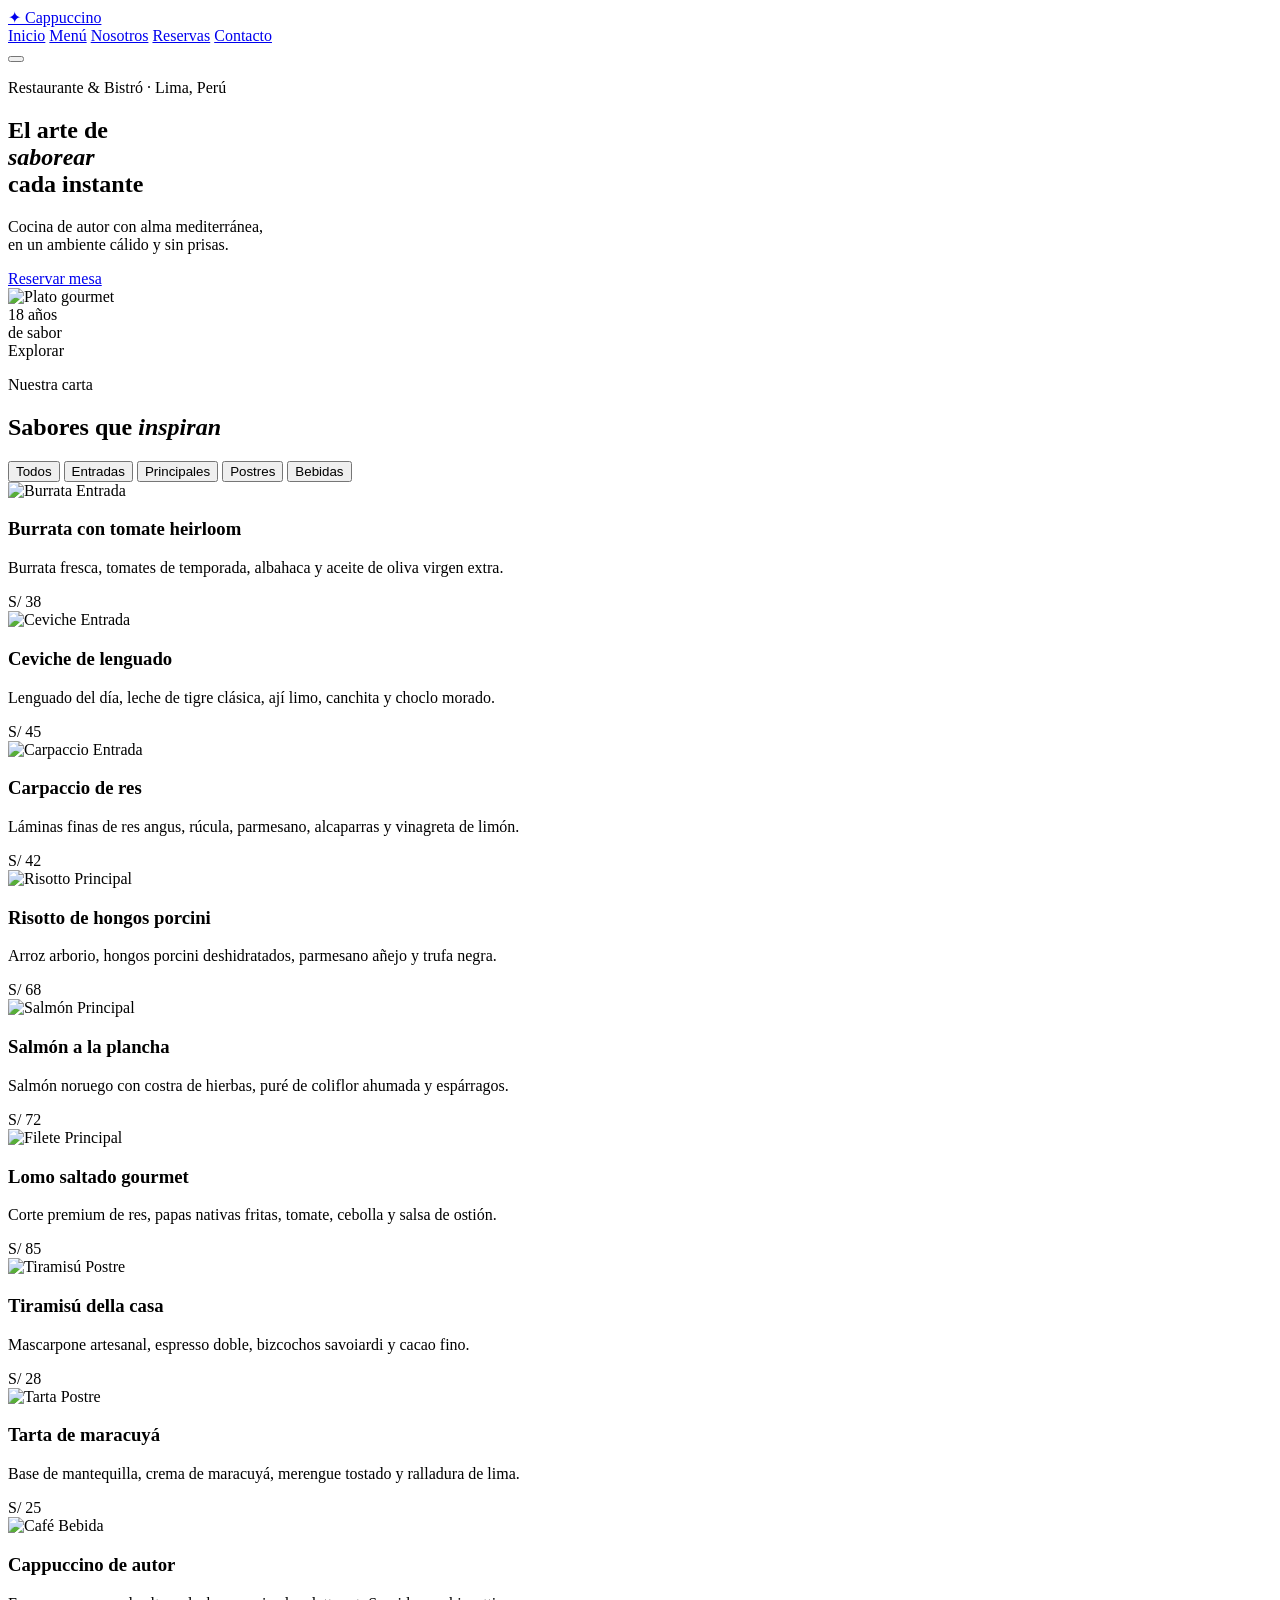
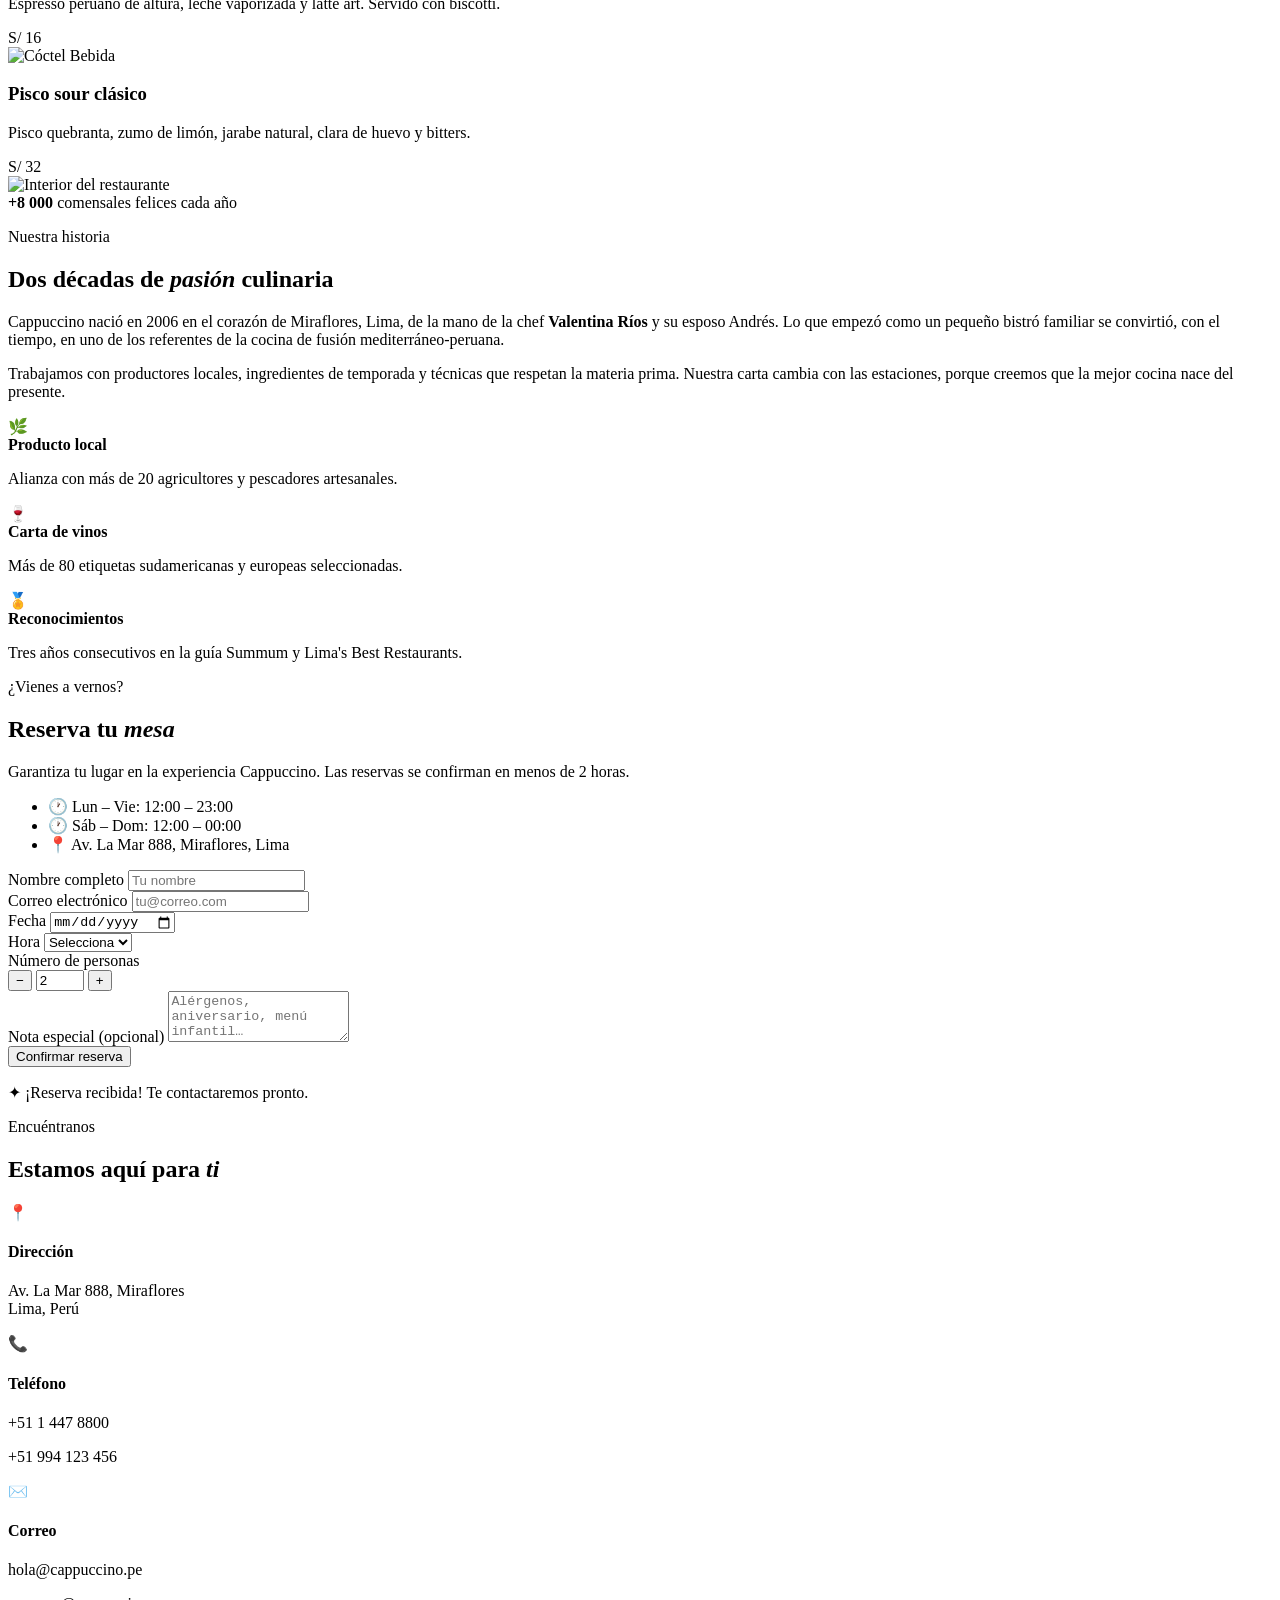
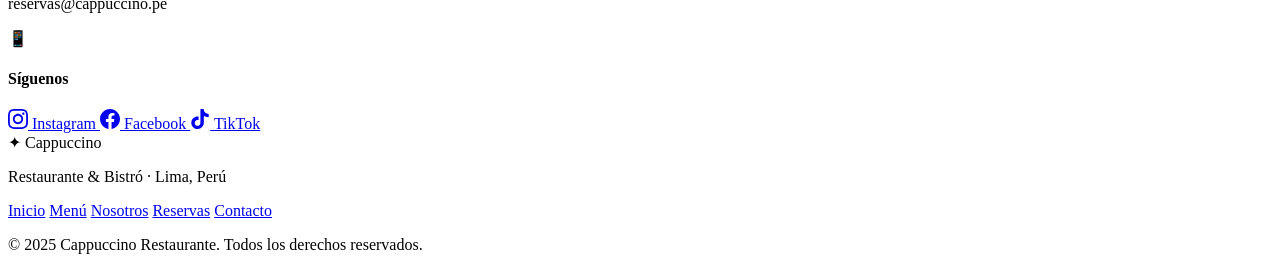
==== index.html @ f8e8c0cd "Index creado" ====
<!DOCTYPE html>
<html lang="es">
<head>
  <meta charset="UTF-8" />
  <meta name="viewport" content="width=device-width, initial-scale=1.0" />
  <title>Cappuccino — Restaurante & Bistró</title>
  <link rel="preconnect" href="https://fonts.googleapis.com" />
  <link rel="preconnect" href="https://fonts.gstatic.com" crossorigin />
  <link href="https://fonts.googleapis.com/css2?family=Cormorant+Garamond:ital,wght@0,300;0,400;0,600;1,300;1,400&family=Jost:wght@300;400;500&display=swap" rel="stylesheet" />
  <link rel="stylesheet" href="style.css" />
</head>
<body>

  <!-- NAVBAR -->
  <header class="navbar" id="navbar">
    <div class="nav-container">
      <a href="#inicio" class="logo">
        <span class="logo-icon">✦</span>
        <span class="logo-text">Cappuccino</span>
      </a>

      <!-- Menú desktop -->
      <nav class="nav-links" id="navLinks">
        <a href="#inicio" class="nav-link">Inicio</a>
        <a href="#menu" class="nav-link">Menú</a>
        <a href="#nosotros" class="nav-link">Nosotros</a>
        <a href="#reservas" class="nav-link">Reservas</a>
        <a href="#contacto" class="nav-link">Contacto</a>
      </nav>

      <!-- Botón hamburguesa -->
      <button class="hamburger" id="hamburger" aria-label="Abrir menú">
        <span></span><span></span><span></span>
      </button>
    </div>
  </header>

  <!-- HERO -->
  <section class="hero" id="inicio">
    <!-- Patrón de textura -->
    <div class="hero-grain"></div>

    <div class="hero-content fade-up">
      <p class="hero-eyebrow">Restaurante & Bistró · Lima, Perú</p>
      <h1 class="hero-title">
        El arte de<br/>
        <em>saborear</em><br/>
        cada instante
      </h1>
      <p class="hero-sub">
        Cocina de autor con alma mediterránea,<br/>
        en un ambiente cálido y sin prisas.
      </p>
      <a href="#reservas" class="btn-primary">Reservar mesa</a>
    </div>

    <!-- Imagen decorativa flotante -->
    <div class="hero-img-wrap fade-up-delay">
      <div class="hero-img-ring"></div>
      <img
        src="https://images.unsplash.com/photo-1504674900247-0877df9cc836?w=900&q=80"
        alt="Plato gourmet"
        class="hero-img"
      />
      <div class="hero-badge">
        <span class="badge-num">18</span>
        <span class="badge-txt">años<br/>de sabor</span>
      </div>
    </div>

    <!-- Scroll indicator -->
    <div class="scroll-hint">
      <span>Explorar</span>
      <div class="scroll-line"></div>
    </div>
  </section>

  <!-- MENÚ -->
  <section class="menu-section" id="menu">
    <div class="section-header reveal">
      <p class="section-eyebrow">Nuestra carta</p>
      <h2 class="section-title">Sabores que <em>inspiran</em></h2>
    </div>

    <!-- Filtros de categoría -->
    <div class="menu-filters reveal">
      <button class="filter-btn active" data-cat="all">Todos</button>
      <button class="filter-btn" data-cat="entrante">Entradas</button>
      <button class="filter-btn" data-cat="principal">Principales</button>
      <button class="filter-btn" data-cat="postre">Postres</button>
      <button class="filter-btn" data-cat="bebida">Bebidas</button>
    </div>

    <div class="menu-grid" id="menuGrid">

      <!-- Entradas -->
      <div class="menu-card reveal" data-cat="entrante">
        <div class="card-img-wrap">
          <img src="https://images.unsplash.com/photo-1541014741259-de529411b96a?w=500&q=80" alt="Burrata" />
          <span class="card-tag">Entrada</span>
        </div>
        <div class="card-body">
          <h3>Burrata con tomate heirloom</h3>
          <p>Burrata fresca, tomates de temporada, albahaca y aceite de oliva virgen extra.</p>
          <span class="card-price">S/ 38</span>
        </div>
      </div>

      <div class="menu-card reveal" data-cat="entrante">
        <div class="card-img-wrap">
          <img src="https://images.unsplash.com/photo-1599487488170-d11ec9c172f0?w=500&q=80" alt="Ceviche" />
          <span class="card-tag">Entrada</span>
        </div>
        <div class="card-body">
          <h3>Ceviche de lenguado</h3>
          <p>Lenguado del día, leche de tigre clásica, ají limo, canchita y choclo morado.</p>
          <span class="card-price">S/ 45</span>
        </div>
      </div>

      <div class="menu-card reveal" data-cat="entrante">
        <div class="card-img-wrap">
          <img src="https://images.unsplash.com/photo-1572453800999-e8d2d1589b7c?w=500&q=80" alt="Carpaccio" />
          <span class="card-tag">Entrada</span>
        </div>
        <div class="card-body">
          <h3>Carpaccio de res</h3>
          <p>Láminas finas de res angus, rúcula, parmesano, alcaparras y vinagreta de limón.</p>
          <span class="card-price">S/ 42</span>
        </div>
      </div>

      <!-- Principales -->
      <div class="menu-card reveal" data-cat="principal">
        <div class="card-img-wrap">
          <img src="https://images.unsplash.com/photo-1546069901-ba9599a7e63c?w=500&q=80" alt="Risotto" />
          <span class="card-tag">Principal</span>
        </div>
        <div class="card-body">
          <h3>Risotto de hongos porcini</h3>
          <p>Arroz arborio, hongos porcini deshidratados, parmesano añejo y trufa negra.</p>
          <span class="card-price">S/ 68</span>
        </div>
      </div>

      <div class="menu-card reveal" data-cat="principal">
        <div class="card-img-wrap">
          <img src="https://images.unsplash.com/photo-1432139509613-5c4255815697?w=500&q=80" alt="Salmón" />
          <span class="card-tag">Principal</span>
        </div>
        <div class="card-body">
          <h3>Salmón a la plancha</h3>
          <p>Salmón noruego con costra de hierbas, puré de coliflor ahumada y espárragos.</p>
          <span class="card-price">S/ 72</span>
        </div>
      </div>

      <div class="menu-card reveal" data-cat="principal">
        <div class="card-img-wrap">
          <img src="https://images.unsplash.com/photo-1544025162-d76694265947?w=500&q=80" alt="Filete" />
          <span class="card-tag">Principal</span>
        </div>
        <div class="card-body">
          <h3>Lomo saltado gourmet</h3>
          <p>Corte premium de res, papas nativas fritas, tomate, cebolla y salsa de ostión.</p>
          <span class="card-price">S/ 85</span>
        </div>
      </div>

      <!-- Postres -->
      <div class="menu-card reveal" data-cat="postre">
        <div class="card-img-wrap">
          <img src="https://images.unsplash.com/photo-1565958011703-44f9829ba187?w=500&q=80" alt="Tiramisú" />
          <span class="card-tag">Postre</span>
        </div>
        <div class="card-body">
          <h3>Tiramisú della casa</h3>
          <p>Mascarpone artesanal, espresso doble, bizcochos savoiardi y cacao fino.</p>
          <span class="card-price">S/ 28</span>
        </div>
      </div>

      <div class="menu-card reveal" data-cat="postre">
        <div class="card-img-wrap">
          <img src="https://images.unsplash.com/photo-1488477181946-6428a0291777?w=500&q=80" alt="Tarta" />
          <span class="card-tag">Postre</span>
        </div>
        <div class="card-body">
          <h3>Tarta de maracuyá</h3>
          <p>Base de mantequilla, crema de maracuyá, merengue tostado y ralladura de lima.</p>
          <span class="card-price">S/ 25</span>
        </div>
      </div>

      <!-- Bebidas -->
      <div class="menu-card reveal" data-cat="bebida">
        <div class="card-img-wrap">
          <img src="https://images.unsplash.com/photo-1509042239860-f550ce710b93?w=500&q=80" alt="Café" />
          <span class="card-tag">Bebida</span>
        </div>
        <div class="card-body">
          <h3>Cappuccino de autor</h3>
          <p>Espresso peruano de altura, leche vaporizada y latte art. Servido con biscotti.</p>
          <span class="card-price">S/ 16</span>
        </div>
      </div>

      <div class="menu-card reveal" data-cat="bebida">
        <div class="card-img-wrap">
          <img src="https://images.unsplash.com/photo-1470338745628-171cf53de3a8?w=500&q=80" alt="Cóctel" />
          <span class="card-tag">Bebida</span>
        </div>
        <div class="card-body">
          <h3>Pisco sour clásico</h3>
          <p>Pisco quebranta, zumo de limón, jarabe natural, clara de huevo y bitters.</p>
          <span class="card-price">S/ 32</span>
        </div>
      </div>

    </div>
  </section>

  <!-- NOSOTROS -->
  <section class="about-section" id="nosotros">
    <div class="about-inner">

      <div class="about-img-col reveal">
        <div class="about-img-frame">
          <img
            src="https://images.unsplash.com/photo-1414235077428-338989a2e8c0?w=800&q=80"
            alt="Interior del restaurante"
          />
        </div>
        <div class="about-stat-card">
          <strong>+8 000</strong>
          <span>comensales felices cada año</span>
        </div>
      </div>

      <div class="about-text-col reveal">
        <p class="section-eyebrow">Nuestra historia</p>
        <h2 class="section-title">Dos décadas de <em>pasión</em> culinaria</h2>
        <p class="about-body">
          Cappuccino nació en 2006 en el corazón de Miraflores, Lima, de la mano de la chef 
          <strong>Valentina Ríos</strong> y su esposo Andrés. Lo que empezó como un pequeño bistró 
          familiar se convirtió, con el tiempo, en uno de los referentes de la cocina de fusión 
          mediterráneo-peruana.
        </p>
        <p class="about-body">
          Trabajamos con productores locales, ingredientes de temporada y técnicas 
          que respetan la materia prima. Nuestra carta cambia con las estaciones, 
          porque creemos que la mejor cocina nace del presente.
        </p>

        <div class="about-pillars">
          <div class="pillar">
            <span class="pillar-icon">🌿</span>
            <div>
              <strong>Producto local</strong>
              <p>Alianza con más de 20 agricultores y pescadores artesanales.</p>
            </div>
          </div>
          <div class="pillar">
            <span class="pillar-icon">🍷</span>
            <div>
              <strong>Carta de vinos</strong>
              <p>Más de 80 etiquetas sudamericanas y europeas seleccionadas.</p>
            </div>
          </div>
          <div class="pillar">
            <span class="pillar-icon">🏅</span>
            <div>
              <strong>Reconocimientos</strong>
              <p>Tres años consecutivos en la guía Summum y Lima's Best Restaurants.</p>
            </div>
          </div>
        </div>
      </div>

    </div>
  </section>

  <!-- RESERVAS -->
  <section class="reservas-section" id="reservas">
    <div class="reservas-inner">

      <div class="reservas-text reveal">
        <p class="section-eyebrow">¿Vienes a vernos?</p>
        <h2 class="section-title">Reserva tu <em>mesa</em></h2>
        <p>
          Garantiza tu lugar en la experiencia Cappuccino. 
          Las reservas se confirman en menos de 2 horas.
        </p>
        <ul class="reservas-info">
          <li><span>🕐</span> Lun – Vie: 12:00 – 23:00</li>
          <li><span>🕐</span> Sáb – Dom: 12:00 – 00:00</li>
          <li><span>📍</span> Av. La Mar 888, Miraflores, Lima</li>
        </ul>
      </div>

      <form class="reserva-form reveal" id="reservaForm" novalidate>
        <div class="form-row">
          <div class="form-group">
            <label for="nombre">Nombre completo</label>
            <input type="text" id="nombre" name="nombre" placeholder="Tu nombre" required />
          </div>
          <div class="form-group">
            <label for="email">Correo electrónico</label>
            <input type="email" id="email" name="email" placeholder="tu@correo.com" required />
          </div>
        </div>
        <div class="form-row">
          <div class="form-group">
            <label for="fecha">Fecha</label>
            <input type="date" id="fecha" name="fecha" required />
          </div>
          <div class="form-group">
            <label for="hora">Hora</label>
            <select id="hora" name="hora" required>
              <option value="">Selecciona</option>
              <option>12:00</option><option>13:00</option><option>14:00</option>
              <option>15:00</option><option>19:00</option><option>20:00</option>
              <option>21:00</option><option>22:00</option>
            </select>
          </div>
        </div>
        <div class="form-group">
          <label for="personas">Número de personas</label>
          <div class="counter">
            <button type="button" class="counter-btn" id="decBtn">−</button>
            <input type="number" id="personas" name="personas" value="2" min="1" max="20" readonly />
            <button type="button" class="counter-btn" id="incBtn">+</button>
          </div>
        </div>
        <div class="form-group">
          <label for="nota">Nota especial (opcional)</label>
          <textarea id="nota" name="nota" rows="3" placeholder="Alérgenos, aniversario, menú infantil…"></textarea>
        </div>
        <button type="submit" class="btn-primary btn-full">Confirmar reserva</button>
        <p class="form-success" id="formSuccess">
          ✦ ¡Reserva recibida! Te contactaremos pronto.
        </p>
      </form>

    </div>
  </section>

  <!-- CONTACTO -->
  <section class="contacto-section" id="contacto">
    <div class="section-header reveal">
      <p class="section-eyebrow">Encuéntranos</p>
      <h2 class="section-title">Estamos aquí para <em>ti</em></h2>
    </div>

    <div class="contacto-grid">

      <div class="contacto-card reveal">
        <div class="ccard-icon">📍</div>
        <h4>Dirección</h4>
        <p>Av. La Mar 888, Miraflores<br/>Lima, Perú</p>
      </div>

      <div class="contacto-card reveal">
        <div class="ccard-icon">📞</div>
        <h4>Teléfono</h4>
        <p>+51 1 447 8800</p>
        <p>+51 994 123 456</p>
      </div>

      <div class="contacto-card reveal">
        <div class="ccard-icon">✉️</div>
        <h4>Correo</h4>
        <p>hola@cappuccino.pe</p>
        <p>reservas@cappuccino.pe</p>
      </div>

      <div class="contacto-card reveal">
        <div class="ccard-icon">📱</div>
        <h4>Síguenos</h4>
        <div class="social-links">
          <a href="#" class="social-btn" aria-label="Instagram">
            <svg viewBox="0 0 24 24" width="20" height="20" fill="currentColor"><path d="M12 2.163c3.204 0 3.584.012 4.85.07 3.252.148 4.771 1.691 4.919 4.919.058 1.265.069 1.645.069 4.849 0 3.205-.012 3.584-.069 4.849-.149 3.225-1.664 4.771-4.919 4.919-1.266.058-1.644.07-4.85.07-3.204 0-3.584-.012-4.849-.07-3.26-.149-4.771-1.699-4.919-4.92-.058-1.265-.07-1.644-.07-4.849 0-3.204.013-3.583.07-4.849.149-3.227 1.664-4.771 4.919-4.919 1.266-.057 1.645-.069 4.849-.069zm0-2.163c-3.259 0-3.667.014-4.947.072-4.358.2-6.78 2.618-6.98 6.98-.059 1.281-.073 1.689-.073 4.948 0 3.259.014 3.668.072 4.948.2 4.358 2.618 6.78 6.98 6.98 1.281.058 1.689.072 4.948.072 3.259 0 3.668-.014 4.948-.072 4.354-.2 6.782-2.618 6.979-6.98.059-1.28.073-1.689.073-4.948 0-3.259-.014-3.667-.072-4.947-.196-4.354-2.617-6.78-6.979-6.98-1.281-.059-1.69-.073-4.949-.073zm0 5.838c-3.403 0-6.162 2.759-6.162 6.162s2.759 6.163 6.162 6.163 6.162-2.759 6.162-6.163c0-3.403-2.759-6.162-6.162-6.162zm0 10.162c-2.209 0-4-1.79-4-4 0-2.209 1.791-4 4-4s4 1.791 4 4c0 2.21-1.791 4-4 4zm6.406-11.845c-.796 0-1.441.645-1.441 1.44s.645 1.44 1.441 1.44c.795 0 1.439-.645 1.439-1.44s-.644-1.44-1.439-1.44z"/></svg>
            Instagram
          </a>
          <a href="#" class="social-btn" aria-label="Facebook">
            <svg viewBox="0 0 24 24" width="20" height="20" fill="currentColor"><path d="M24 12.073c0-6.627-5.373-12-12-12s-12 5.373-12 12c0 5.99 4.388 10.954 10.125 11.854v-8.385H7.078v-3.47h3.047V9.43c0-3.007 1.792-4.669 4.533-4.669 1.312 0 2.686.235 2.686.235v2.953H15.83c-1.491 0-1.956.925-1.956 1.874v2.25h3.328l-.532 3.47h-2.796v8.385C19.612 23.027 24 18.062 24 12.073z"/></svg>
            Facebook
          </a>
          <a href="#" class="social-btn" aria-label="TikTok">
            <svg viewBox="0 0 24 24" width="20" height="20" fill="currentColor"><path d="M12.525.02c1.31-.02 2.61-.01 3.91-.02.08 1.53.63 3.09 1.75 4.17 1.12 1.11 2.7 1.62 4.24 1.79v4.03c-1.44-.05-2.89-.35-4.2-.97-.57-.26-1.1-.59-1.62-.93-.01 2.92.01 5.84-.02 8.75-.08 1.4-.54 2.79-1.35 3.94-1.31 1.92-3.58 3.17-5.91 3.21-1.43.08-2.86-.31-4.08-1.03-2.02-1.19-3.44-3.37-3.65-5.71-.02-.5-.03-1-.01-1.49.18-1.9 1.12-3.72 2.58-4.96 1.66-1.44 3.98-2.13 6.15-1.72.02 1.48-.04 2.96-.04 4.44-.99-.32-2.15-.23-3.02.37-.63.41-1.11 1.04-1.36 1.75-.21.51-.15 1.07-.14 1.61.24 1.64 1.82 3.02 3.5 2.87 1.12-.01 2.19-.66 2.77-1.61.19-.33.4-.67.41-1.06.1-1.79.06-3.57.07-5.36.01-4.03-.01-8.05.02-12.07z"/></svg>
            TikTok
          </a>
        </div>
      </div>

    </div>
  </section>

  <!-- FOOTER -->
  <footer class="footer">
    <div class="footer-inner">
      <div class="footer-brand">
        <span class="logo-icon">✦</span>
        <span class="logo-text">Cappuccino</span>
        <p>Restaurante & Bistró · Lima, Perú</p>
      </div>
      <nav class="footer-nav">
        <a href="#inicio">Inicio</a>
        <a href="#menu">Menú</a>
        <a href="#nosotros">Nosotros</a>
        <a href="#reservas">Reservas</a>
        <a href="#contacto">Contacto</a>
      </nav>
      <p class="footer-copy">© 2025 Cappuccino Restaurante. Todos los derechos reservados.</p>
    </div>
  </footer>

  <script src="script.js"></script>
</body>
</html>
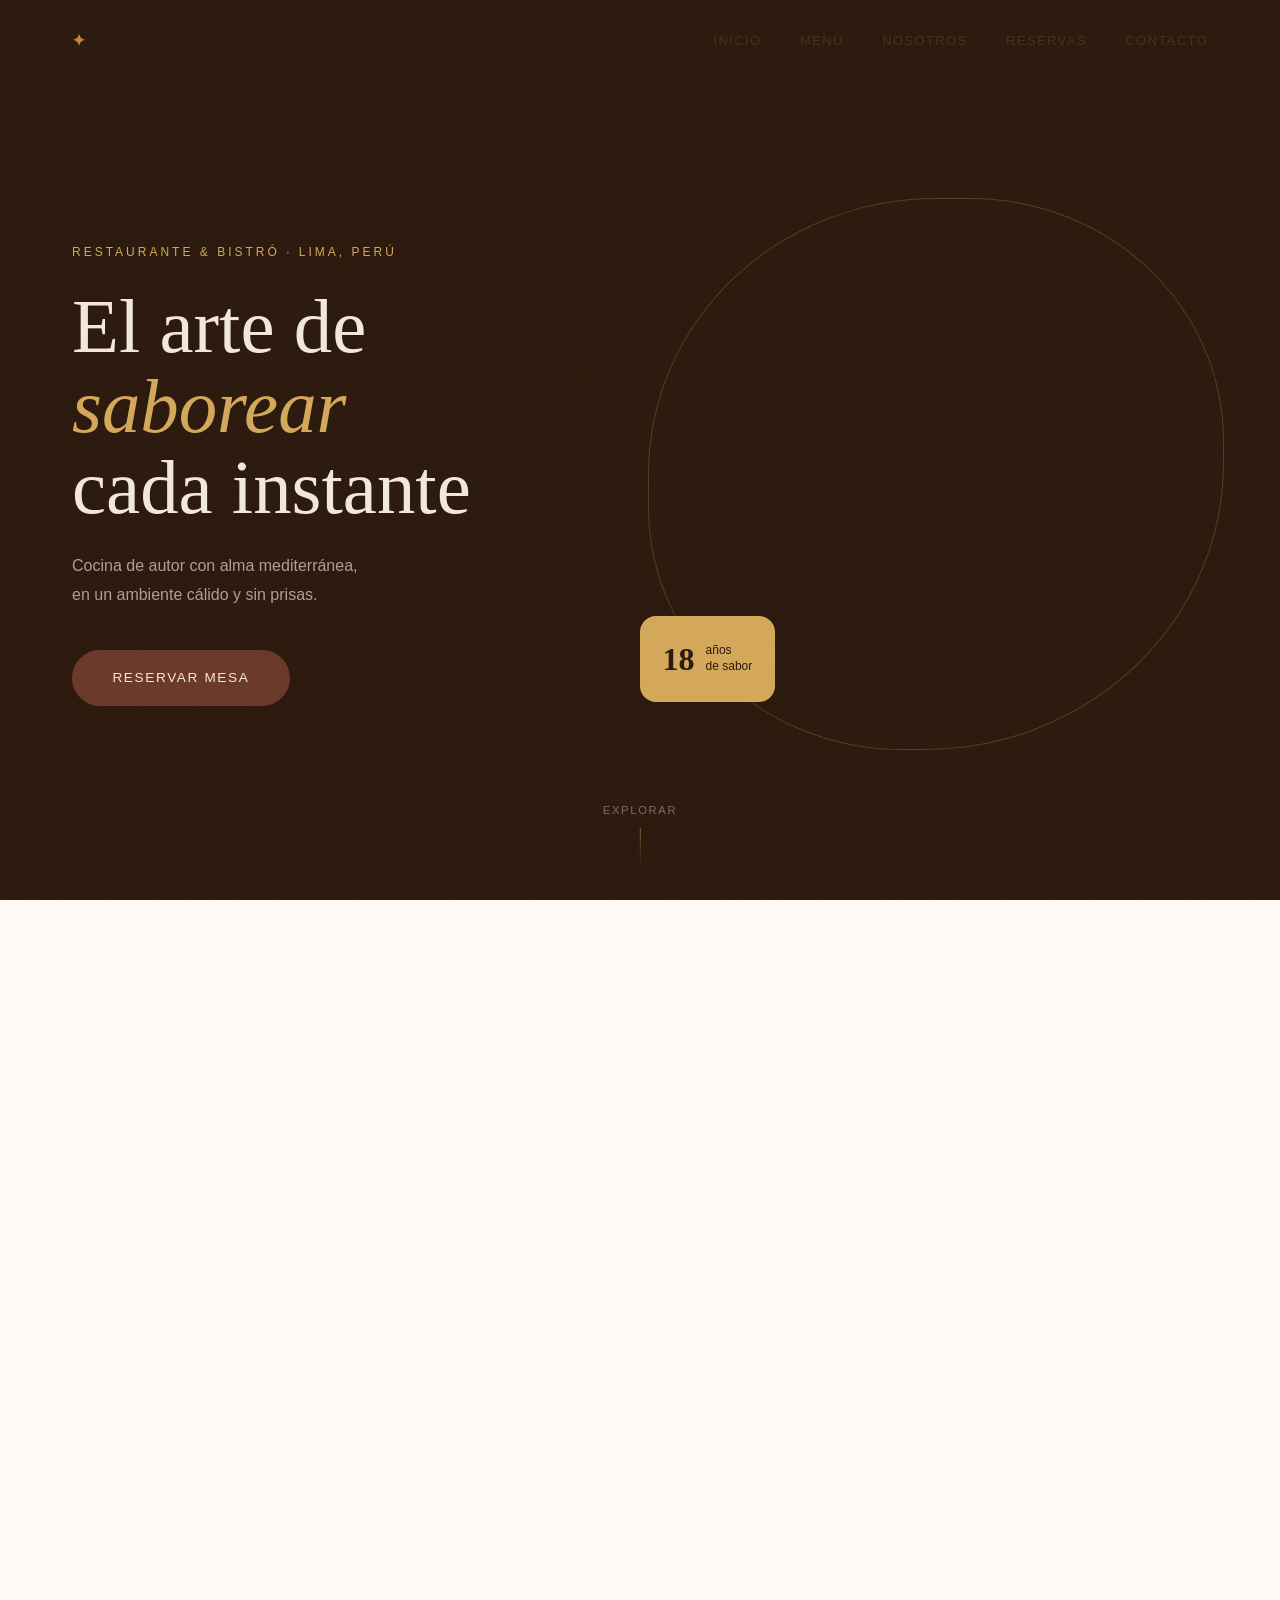
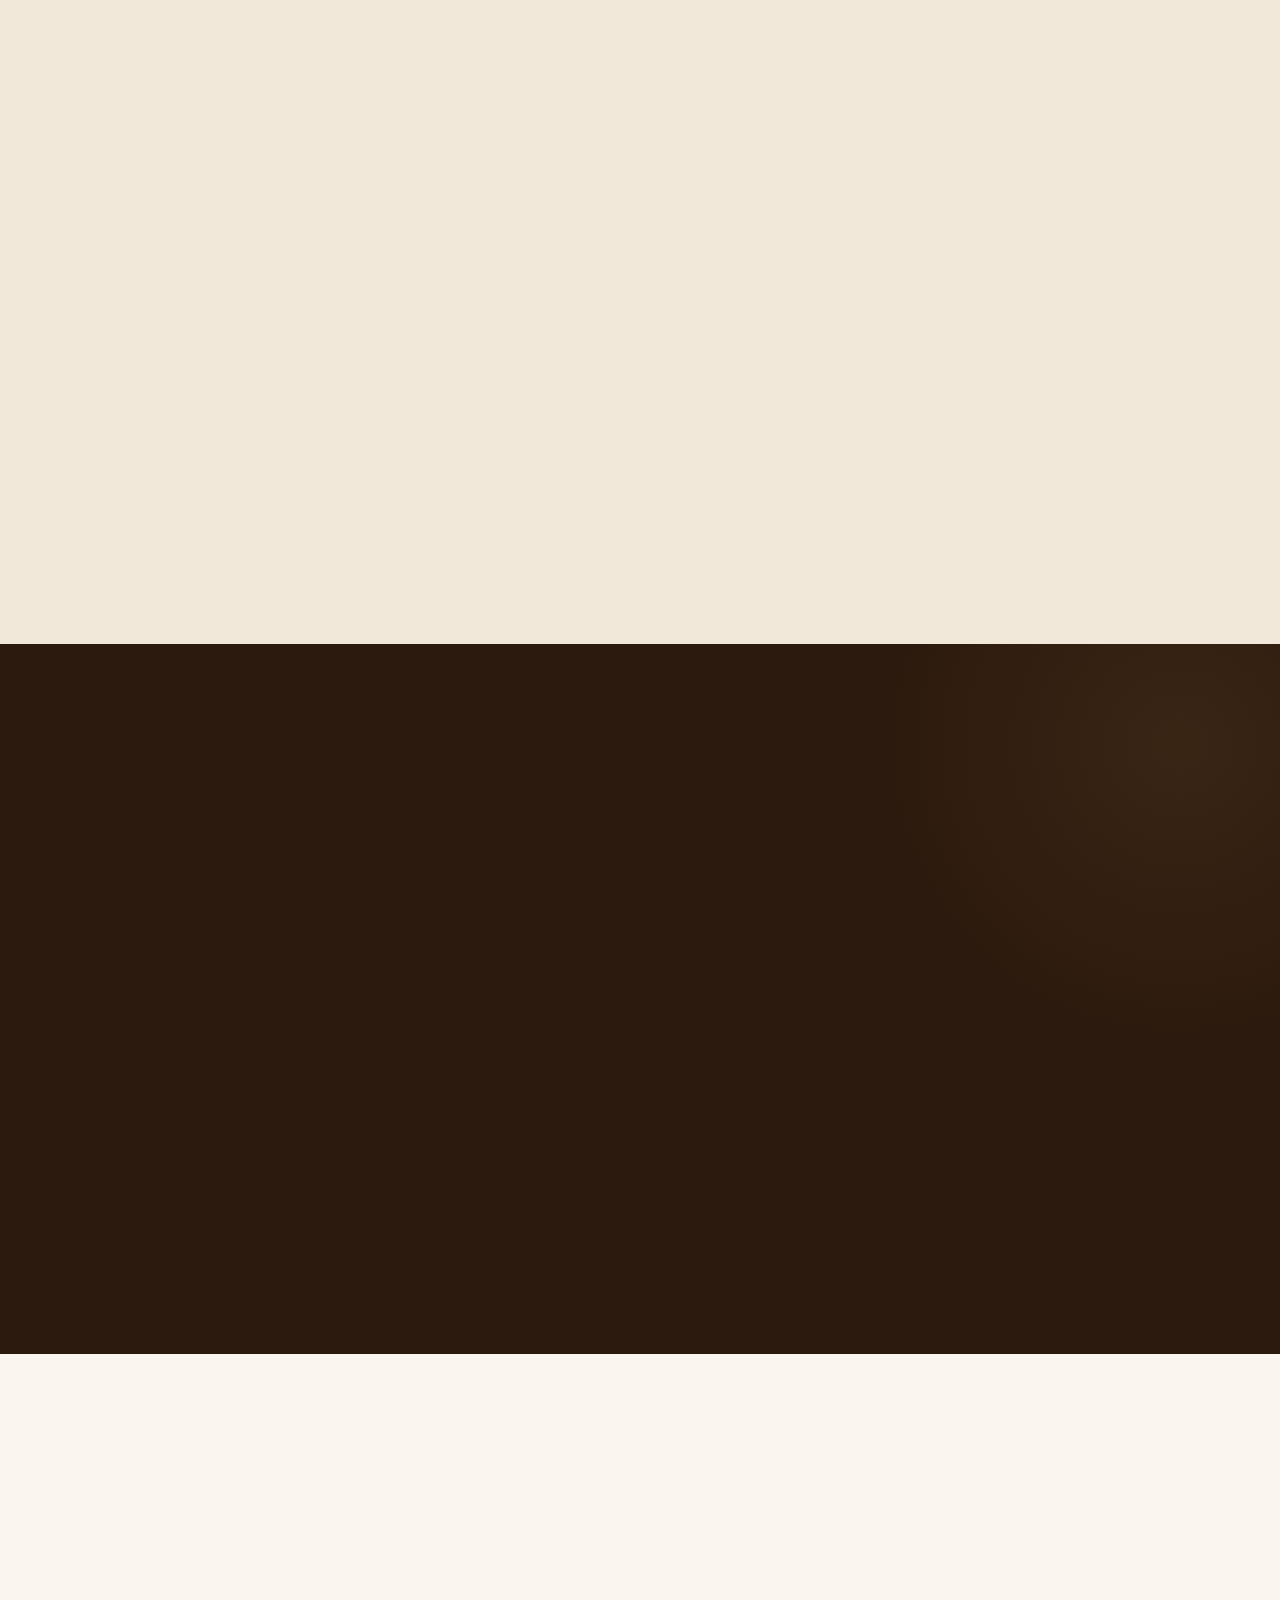
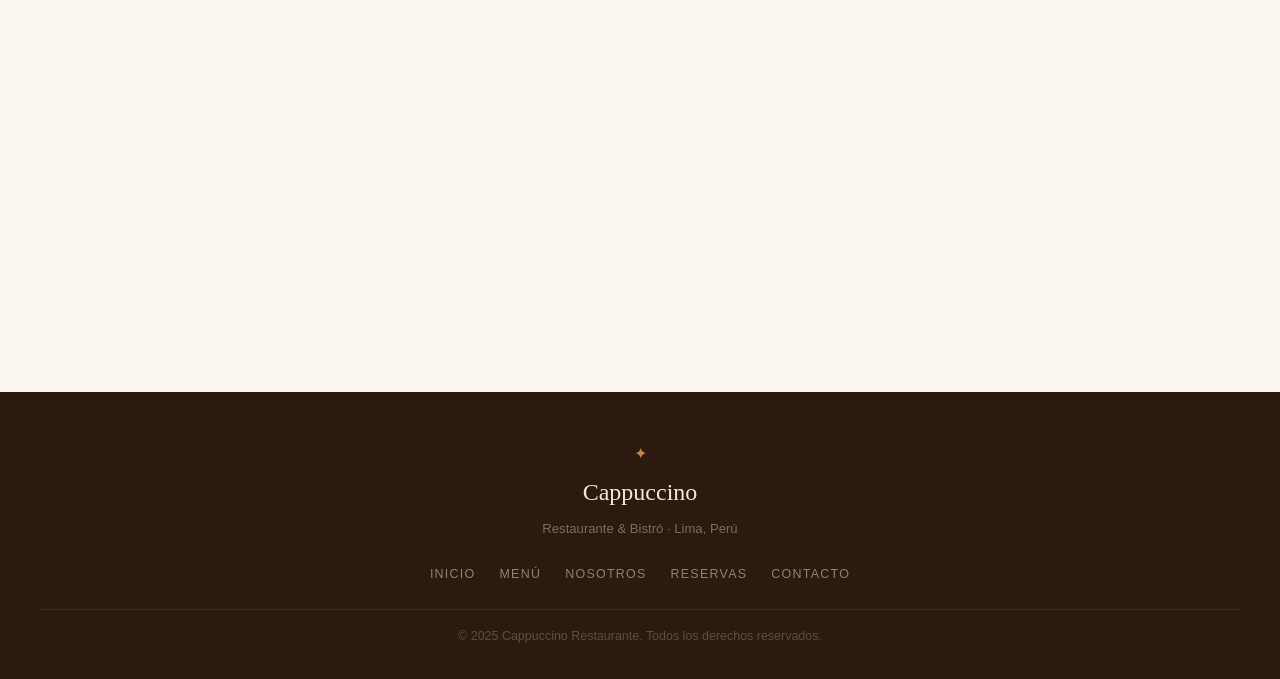
==== commit 33760759: "Arregle el linkeado a css" ====
--- a/index.html
+++ b/index.html
@@ -7,7 +7,7 @@
   <link rel="preconnect" href="https://fonts.googleapis.com" />
   <link rel="preconnect" href="https://fonts.gstatic.com" crossorigin />
   <link href="https://fonts.googleapis.com/css2?family=Cormorant+Garamond:ital,wght@0,300;0,400;0,600;1,300;1,400&family=Jost:wght@300;400;500&display=swap" rel="stylesheet" />
-  <link rel="stylesheet" href="style.css" />
+  <link rel="stylesheet" href="css/estilos.css" />
 </head>
 <body>
 
--- a/css/estilos.css
+++ b/css/estilos.css
@@ -0,0 +1,1565 @@
+/* Variables */
+
+:root {
+
+ --cafe-oscuro:  #2C1A0E;
+
+ --cafe-medio:  #6B3A2A;
+
+ --cafe-claro:  #A0522D;
+
+ --caramelo:   #C8853F;
+
+ --dorado:    #D4A85A;
+
+ --crema:     #F2E8D9;
+
+ --vainilla:   #FAF5EE;
+
+ --blanco:    #FDFAF6;
+
+ --text-dark:   #1E1008;
+
+ --text-mid:   #4A3020;
+
+ --text-soft:   #7A5C44;
+
+ --shadow-soft:  0 8px 40px rgba(44,26,14,.10);
+
+ --shadow-card:  0 4px 24px rgba(44,26,14,.12);
+
+ --radius-sm:   8px;
+
+ --radius-md:   16px;
+
+ --radius-lg:   28px;
+
+ --transition:  .35s cubic-bezier(.4,0,.2,1);
+
+ --font-display: 'Cormorant Garamond', Georgia, serif;
+
+ --font-body:   'Jost', sans-serif;
+
+}
+
+
+
+/* Reset */
+
+*, *::before, *::after { box-sizing: border-box; margin: 0; padding: 0; }
+
+
+
+html {
+
+ scroll-behavior: smooth;
+
+ font-size: 16px;
+
+}
+
+
+
+body {
+
+ font-family: var(--font-body);
+
+ background: var(--vainilla);
+
+ color: var(--text-dark);
+
+ line-height: 1.7;
+
+ overflow-x: hidden;
+
+}
+
+
+
+img { display: block; width: 100%; object-fit: cover; }
+
+a { text-decoration: none; color: inherit; }
+
+ul { list-style: none; }
+
+button { cursor: pointer; border: none; background: none; font-family: inherit; }
+
+
+
+/* Tipografía */
+
+h1,h2,h3,h4 { font-family: var(--font-display); font-weight: 600; line-height: 1.15; }
+
+h2 { font-size: clamp(2rem, 4vw, 3.2rem); }
+
+h3 { font-size: 1.3rem; }
+
+
+
+/* Botón principal */
+
+.btn-primary {
+
+ display: inline-block;
+
+ background: var(--cafe-medio);
+
+ color: var(--crema);
+
+ font-family: var(--font-body);
+
+ font-size: .85rem;
+
+ font-weight: 500;
+
+ letter-spacing: .12em;
+
+ text-transform: uppercase;
+
+ padding: .9rem 2.4rem;
+
+ border-radius: 50px;
+
+ border: 2px solid var(--cafe-medio);
+
+ transition: var(--transition);
+
+}
+
+.btn-primary:hover {
+
+ background: transparent;
+
+ color: var(--cafe-medio);
+
+}
+
+.btn-full { width: 100%; text-align: center; }
+
+
+
+/* Eyebrow de sección */
+
+.section-eyebrow {
+
+ font-family: var(--font-body);
+
+ font-size: .78rem;
+
+ font-weight: 500;
+
+ letter-spacing: .2em;
+
+ text-transform: uppercase;
+
+ color: var(--caramelo);
+
+ margin-bottom: .6rem;
+
+}
+
+.section-title em { font-style: italic; color: var(--cafe-medio); }
+
+.section-header { text-align: center; margin-bottom: 3rem; }
+
+
+
+/* Animaciones */
+
+@keyframes fadeUp {
+
+ from { opacity: 0; transform: translateY(36px); }
+
+ to  { opacity: 1; transform: translateY(0); }
+
+}
+
+@keyframes scaleIn {
+
+ from { opacity: 0; transform: scale(.96); }
+
+ to  { opacity: 1; transform: scale(1); }
+
+}
+
+@keyframes scrollLine {
+
+ 0%  { transform: scaleY(0); transform-origin: top; }
+
+ 50% { transform: scaleY(1); transform-origin: top; }
+
+ 51% { transform: scaleY(1); transform-origin: bottom; }
+
+ 100% { transform: scaleY(0); transform-origin: bottom; }
+
+}
+
+
+
+.fade-up    { animation: fadeUp .9s ease both; }
+
+.fade-up-delay { animation: fadeUp .9s ease .3s both; }
+
+
+
+/* Reveal al hacer scroll */
+
+.reveal {
+
+ opacity: 0;
+
+ transform: translateY(32px);
+
+ transition: opacity .7s ease, transform .7s ease;
+
+}
+
+.reveal.visible {
+
+ opacity: 1;
+
+ transform: none;
+
+}
+
+
+
+/* NAVBAR */
+
+.navbar {
+
+ position: fixed;
+
+ top: 0; left: 0; right: 0;
+
+ z-index: 100;
+
+ padding: 1.2rem 0;
+
+ transition: background var(--transition), box-shadow var(--transition), padding var(--transition);
+
+}
+
+.navbar.scrolled {
+
+ background: rgba(250,245,238,.95);
+
+ backdrop-filter: blur(12px);
+
+ -webkit-backdrop-filter: blur(12px);
+
+ box-shadow: 0 2px 20px rgba(44,26,14,.08);
+
+ padding: .75rem 0;
+
+}
+
+
+
+.nav-container {
+
+ max-width: 1200px;
+
+ margin: auto;
+
+ padding: 0 2rem;
+
+ display: flex;
+
+ align-items: center;
+
+ justify-content: space-between;
+
+}
+
+
+
+/* Logo */
+
+.logo {
+
+ display: flex;
+
+ align-items: center;
+
+ gap: .5rem;
+
+ font-family: var(--font-display);
+
+ font-size: 1.6rem;
+
+ font-weight: 600;
+
+ color: var(--cafe-oscuro);
+
+}
+
+.logo-icon { color: var(--caramelo); font-size: 1rem; }
+
+
+
+/* Links del nav */
+
+.nav-links {
+
+ display: flex;
+
+ gap: 2.4rem;
+
+ align-items: center;
+
+}
+
+.nav-link {
+
+ font-size: .82rem;
+
+ font-weight: 500;
+
+ letter-spacing: .1em;
+
+ text-transform: uppercase;
+
+ color: var(--text-mid);
+
+ position: relative;
+
+ transition: color var(--transition);
+
+}
+
+.nav-link::after {
+
+ content: '';
+
+ position: absolute;
+
+ bottom: -4px; left: 0;
+
+ width: 0; height: 1.5px;
+
+ background: var(--caramelo);
+
+ transition: width var(--transition);
+
+}
+
+.nav-link:hover { color: var(--cafe-medio); }
+
+.nav-link:hover::after { width: 100%; }
+
+
+
+/* Hamburger (móvil) */
+
+.hamburger {
+
+ display: none;
+
+ flex-direction: column;
+
+ gap: 5px;
+
+ padding: 4px;
+
+}
+
+.hamburger span {
+
+ display: block;
+
+ width: 24px; height: 2px;
+
+ background: var(--cafe-oscuro);
+
+ border-radius: 2px;
+
+ transition: var(--transition);
+
+}
+
+.hamburger.open span:nth-child(1) { transform: translateY(7px) rotate(45deg); }
+
+.hamburger.open span:nth-child(2) { opacity: 0; }
+
+.hamburger.open span:nth-child(3) { transform: translateY(-7px) rotate(-45deg); }
+
+
+
+/* Nav móvil */
+
+@media (max-width: 768px) {
+
+ .hamburger { display: flex; }
+
+ .nav-links {
+
+  position: fixed;
+
+  top: 0; right: -100%;
+
+  width: 70%; max-width: 300px;
+
+  height: 100vh;
+
+  background: var(--blanco);
+
+  flex-direction: column;
+
+  justify-content: center;
+
+  gap: 2rem;
+
+  padding: 2rem;
+
+  box-shadow: -8px 0 32px rgba(44,26,14,.12);
+
+  transition: right var(--transition);
+
+ }
+
+ .nav-links.open { right: 0; }
+
+ .nav-link { font-size: 1rem; }
+
+}
+
+
+
+/* HERO */
+
+.hero {
+
+ min-height: 100vh;
+
+ background: var(--cafe-oscuro);
+
+ display: grid;
+
+ grid-template-columns: 1fr 1fr;
+
+ align-items: center;
+
+ gap: 3rem;
+
+ padding: 8rem 2rem 5rem;
+
+ max-width: 1200px;
+
+ margin: 0 auto;
+
+ position: relative;
+
+ overflow: visible;
+
+}
+
+
+
+/* Textura de grano */
+
+.hero-grain {
+
+ position: fixed;
+
+ inset: 0;
+
+ background-image: url("data:image/svg+xml,%3Csvg viewBox='0 0 256 256' xmlns='http://www.w3.org/2000/svg'%3E%3Cfilter id='n'%3E%3CfeTurbulence type='fractalNoise' baseFrequency='0.9' numOctaves='4' stitchTiles='stitch'/%3E%3C/filter%3E%3Crect width='100%25' height='100%25' filter='url(%23n)' opacity='0.04'/%3E%3C/svg%3E");
+
+ pointer-events: none;
+
+ z-index: 0;
+
+ opacity: .4;
+
+}
+
+
+
+/* Fondo oscuro detrás del hero */
+
+body::before {
+
+ content: '';
+
+ position: absolute;
+
+ top: 0; left: 0; right: 0;
+
+ height: 100vh;
+
+ background: var(--cafe-oscuro);
+
+ z-index: -10;
+
+}
+
+
+
+.hero-content {
+
+ position: relative;
+
+ z-index: 1;
+
+}
+
+
+
+.hero-eyebrow {
+
+ font-family: var(--font-body);
+
+ font-size: .75rem;
+
+ font-weight: 400;
+
+ letter-spacing: .25em;
+
+ text-transform: uppercase;
+
+ color: var(--dorado);
+
+ margin-bottom: 1.5rem;
+
+}
+
+
+
+.hero-title {
+
+ font-family: var(--font-display);
+
+ font-size: clamp(3rem, 6vw, 5.5rem);
+
+ font-weight: 300;
+
+ line-height: 1.05;
+
+ color: var(--crema);
+
+ margin-bottom: 1.5rem;
+
+}
+
+.hero-title em {
+
+ font-style: italic;
+
+ color: var(--dorado);
+
+}
+
+
+
+.hero-sub {
+
+ font-size: 1rem;
+
+ color: rgba(242,232,217,.65);
+
+ margin-bottom: 2.5rem;
+
+ line-height: 1.8;
+
+}
+
+
+
+/* Imagen hero */
+
+.hero-img-wrap {
+
+ position: relative;
+
+ z-index: 1;
+
+}
+
+.hero-img-ring {
+
+ position: absolute;
+
+ inset: -16px;
+
+ border-radius: 50% 44% 52% 44%;
+
+ border: 1.5px solid rgba(212,168,90,.25);
+
+ animation: rotate 20s linear infinite;
+
+}
+
+@keyframes rotate { to { transform: rotate(360deg); } }
+
+
+
+.hero-img {
+
+ width: 100%;
+
+ height: 520px;
+
+ border-radius: 50% 44% 52% 44%;
+
+ object-position: center;
+
+ filter: brightness(.9) contrast(1.05);
+
+}
+
+
+
+.hero-badge {
+
+ position: absolute;
+
+ bottom: 2rem;
+
+ left: -1.5rem;
+
+ background: var(--dorado);
+
+ color: var(--cafe-oscuro);
+
+ border-radius: var(--radius-md);
+
+ padding: 1rem 1.4rem;
+
+ display: flex;
+
+ align-items: center;
+
+ gap: .7rem;
+
+ box-shadow: var(--shadow-card);
+
+}
+
+.badge-num { font-family: var(--font-display); font-size: 2rem; font-weight: 600; }
+
+.badge-txt { font-size: .75rem; line-height: 1.3; }
+
+
+
+/* Indicador de scroll */
+
+.scroll-hint {
+
+ position: absolute;
+
+ bottom: 2rem;
+
+ left: 50%;
+
+ transform: translateX(-50%);
+
+ display: flex;
+
+ flex-direction: column;
+
+ align-items: center;
+
+ gap: .5rem;
+
+ font-size: .7rem;
+
+ letter-spacing: .15em;
+
+ text-transform: uppercase;
+
+ color: rgba(242,232,217,.4);
+
+ z-index: 2;
+
+}
+
+.scroll-line {
+
+ width: 1px;
+
+ height: 40px;
+
+ background: linear-gradient(to bottom, rgba(212,168,90,.5), transparent);
+
+ animation: scrollLine 2s ease infinite;
+
+}
+
+
+
+/* Hero responsive */
+
+@media (max-width: 900px) {
+
+ .hero {
+
+  grid-template-columns: 1fr;
+
+  text-align: center;
+
+  padding-top: 7rem;
+
+ }
+
+ .hero-img-wrap { order: -1; max-width: 380px; margin: auto; }
+
+ .hero-badge { left: -.5rem; }
+
+ .hero-sub br { display: none; }
+
+ .scroll-hint { display: none; }
+
+}
+
+
+
+/* MENÚ */
+
+.menu-section {
+
+ background: var(--blanco);
+
+ padding: 6rem 2rem;
+
+}
+
+
+
+.menu-filters {
+
+ display: flex;
+
+ flex-wrap: wrap;
+
+ justify-content: center;
+
+ gap: .75rem;
+
+ margin-bottom: 3rem;
+
+}
+
+
+
+.filter-btn {
+
+ font-family: var(--font-body);
+
+ font-size: .78rem;
+
+ font-weight: 500;
+
+ letter-spacing: .1em;
+
+ text-transform: uppercase;
+
+ padding: .55rem 1.4rem;
+
+ border-radius: 50px;
+
+ border: 1.5px solid var(--caramelo);
+
+ color: var(--cafe-medio);
+
+ transition: var(--transition);
+
+}
+
+.filter-btn:hover,
+
+.filter-btn.active {
+
+ background: var(--cafe-medio);
+
+ border-color: var(--cafe-medio);
+
+ color: var(--crema);
+
+}
+
+
+
+.menu-grid {
+
+ display: grid;
+
+ grid-template-columns: repeat(auto-fill, minmax(290px, 1fr));
+
+ gap: 2rem;
+
+ max-width: 1200px;
+
+ margin: auto;
+
+}
+
+
+
+/* Card de plato */
+
+.menu-card {
+
+ background: var(--vainilla);
+
+ border-radius: var(--radius-md);
+
+ overflow: hidden;
+
+ box-shadow: var(--shadow-card);
+
+ transition: transform var(--transition), box-shadow var(--transition);
+
+}
+
+.menu-card:hover {
+
+ transform: translateY(-6px);
+
+ box-shadow: 0 16px 48px rgba(44,26,14,.15);
+
+}
+
+.menu-card.hidden { display: none; }
+
+
+
+.card-img-wrap {
+
+ position: relative;
+
+ height: 220px;
+
+ overflow: hidden;
+
+}
+
+.card-img-wrap img {
+
+ height: 100%;
+
+ transition: transform .6s ease;
+
+}
+
+.menu-card:hover .card-img-wrap img { transform: scale(1.06); }
+
+
+
+.card-tag {
+
+ position: absolute;
+
+ top: 1rem; right: 1rem;
+
+ background: rgba(44,26,14,.65);
+
+ backdrop-filter: blur(6px);
+
+ color: var(--dorado);
+
+ font-size: .68rem;
+
+ font-weight: 500;
+
+ letter-spacing: .12em;
+
+ text-transform: uppercase;
+
+ padding: .3rem .8rem;
+
+ border-radius: 50px;
+
+}
+
+
+
+.card-body {
+
+ padding: 1.4rem 1.6rem;
+
+}
+
+.card-body h3 {
+
+ font-size: 1.15rem;
+
+ color: var(--cafe-oscuro);
+
+ margin-bottom: .4rem;
+
+}
+
+.card-body p {
+
+ font-size: .88rem;
+
+ color: var(--text-soft);
+
+ line-height: 1.6;
+
+ margin-bottom: 1rem;
+
+}
+
+.card-price {
+
+ font-family: var(--font-display);
+
+ font-size: 1.35rem;
+
+ font-weight: 600;
+
+ color: var(--caramelo);
+
+}
+
+
+
+/* NOSOTROS */
+
+.about-section {
+
+ background: var(--crema);
+
+ padding: 6rem 2rem;
+
+}
+
+
+
+.about-inner {
+
+ max-width: 1200px;
+
+ margin: auto;
+
+ display: grid;
+
+ grid-template-columns: 1fr 1fr;
+
+ gap: 5rem;
+
+ align-items: center;
+
+}
+
+
+
+.about-img-col { position: relative; }
+
+
+
+.about-img-frame {
+
+ border-radius: var(--radius-lg);
+
+ overflow: hidden;
+
+ height: 560px;
+
+ box-shadow: var(--shadow-soft);
+
+}
+
+
+
+.about-stat-card {
+
+ position: absolute;
+
+ bottom: -1.5rem;
+
+ right: -1.5rem;
+
+ background: var(--cafe-medio);
+
+ color: var(--crema);
+
+ border-radius: var(--radius-md);
+
+ padding: 1.4rem 1.8rem;
+
+ box-shadow: var(--shadow-card);
+
+}
+
+.about-stat-card strong {
+
+ display: block;
+
+ font-family: var(--font-display);
+
+ font-size: 1.9rem;
+
+ font-weight: 600;
+
+ color: var(--dorado);
+
+}
+
+.about-stat-card span { font-size: .82rem; }
+
+
+
+.about-text-col .section-title { margin-bottom: 1.5rem; }
+
+
+
+.about-body {
+
+ color: var(--text-mid);
+
+ margin-bottom: 1rem;
+
+ font-size: .97rem;
+
+}
+
+
+
+.about-pillars { margin-top: 2rem; display: flex; flex-direction: column; gap: 1.2rem; }
+
+
+
+.pillar {
+
+ display: flex;
+
+ align-items: flex-start;
+
+ gap: 1rem;
+
+ background: var(--blanco);
+
+ border-radius: var(--radius-sm);
+
+ padding: 1rem 1.2rem;
+
+ box-shadow: 0 2px 12px rgba(44,26,14,.06);
+
+ transition: transform var(--transition);
+
+}
+
+.pillar:hover { transform: translateX(4px); }
+
+
+
+.pillar-icon { font-size: 1.4rem; flex-shrink: 0; }
+
+.pillar strong { display: block; font-size: .95rem; color: var(--cafe-oscuro); }
+
+.pillar p { font-size: .83rem; color: var(--text-soft); margin: 0; }
+
+
+
+@media (max-width: 900px) {
+
+ .about-inner { grid-template-columns: 1fr; gap: 3rem; }
+
+ .about-img-frame { height: 380px; }
+
+ .about-stat-card { right: .5rem; }
+
+}
+
+
+
+/* RESERVAS */
+
+.reservas-section {
+
+ background: var(--cafe-oscuro);
+
+ padding: 6rem 2rem;
+
+ position: relative;
+
+ overflow: hidden;
+
+}
+
+/* Luz decorativa de fondo */
+
+.reservas-section::before {
+
+ content: '';
+
+ position: absolute;
+
+ top: -200px; right: -200px;
+
+ width: 600px; height: 600px;
+
+ background: radial-gradient(circle, rgba(212,168,90,.08), transparent 70%);
+
+ pointer-events: none;
+
+}
+
+
+
+.reservas-inner {
+
+ max-width: 1100px;
+
+ margin: auto;
+
+ display: grid;
+
+ grid-template-columns: 1fr 1.2fr;
+
+ gap: 5rem;
+
+ align-items: start;
+
+}
+
+
+
+.reservas-text .section-eyebrow { color: var(--dorado); }
+
+.reservas-text .section-title { color: var(--crema); margin-bottom: 1rem; }
+
+.reservas-text > p { color: rgba(242,232,217,.65); margin-bottom: 2rem; font-size: .95rem; }
+
+
+
+.reservas-info {
+
+ display: flex;
+
+ flex-direction: column;
+
+ gap: .8rem;
+
+}
+
+.reservas-info li {
+
+ color: rgba(242,232,217,.75);
+
+ font-size: .9rem;
+
+ display: flex;
+
+ align-items: center;
+
+ gap: .7rem;
+
+}
+
+
+
+/* Formulario */
+
+.reserva-form {
+
+ background: var(--blanco);
+
+ border-radius: var(--radius-lg);
+
+ padding: 2.5rem;
+
+ box-shadow: 0 24px 64px rgba(0,0,0,.25);
+
+}
+
+
+
+.form-row {
+
+ display: grid;
+
+ grid-template-columns: 1fr 1fr;
+
+ gap: 1rem;
+
+}
+
+
+
+.form-group {
+
+ display: flex;
+
+ flex-direction: column;
+
+ gap: .4rem;
+
+ margin-bottom: 1.2rem;
+
+}
+
+.form-group label {
+
+ font-size: .78rem;
+
+ font-weight: 500;
+
+ letter-spacing: .05em;
+
+ text-transform: uppercase;
+
+ color: var(--text-soft);
+
+}
+
+
+
+.form-group input,
+
+.form-group select,
+
+.form-group textarea {
+
+ width: 100%;
+
+ padding: .75rem 1rem;
+
+ border: 1.5px solid rgba(160,82,45,.2);
+
+ border-radius: var(--radius-sm);
+
+ background: var(--vainilla);
+
+ color: var(--text-dark);
+
+ font-family: var(--font-body);
+
+ font-size: .93rem;
+
+ transition: border-color var(--transition), box-shadow var(--transition);
+
+ outline: none;
+
+}
+
+.form-group input:focus,
+
+.form-group select:focus,
+
+.form-group textarea:focus {
+
+ border-color: var(--caramelo);
+
+ box-shadow: 0 0 0 3px rgba(200,133,63,.15);
+
+}
+
+
+
+/* Counter de personas */
+
+.counter {
+
+ display: flex;
+
+ align-items: center;
+
+ gap: .5rem;
+
+}
+
+.counter-btn {
+
+ width: 36px; height: 36px;
+
+ border-radius: 50%;
+
+ border: 1.5px solid var(--caramelo);
+
+ color: var(--cafe-medio);
+
+ font-size: 1.2rem;
+
+ display: flex;
+
+ align-items: center;
+
+ justify-content: center;
+
+ transition: var(--transition);
+
+ flex-shrink: 0;
+
+}
+
+.counter-btn:hover { background: var(--cafe-medio); color: var(--crema); border-color: var(--cafe-medio); }
+
+.counter input { text-align: center; flex: 1; }
+
+
+
+/* Mensaje de éxito */
+
+.form-success {
+
+ display: none;
+
+ text-align: center;
+
+ margin-top: 1rem;
+
+ color: var(--caramelo);
+
+ font-family: var(--font-display);
+
+ font-size: 1.05rem;
+
+ font-style: italic;
+
+}
+
+.form-success.show { display: block; animation: fadeUp .5s ease both; }
+
+
+
+@media (max-width: 900px) {
+
+ .reservas-inner { grid-template-columns: 1fr; gap: 3rem; }
+
+ .form-row { grid-template-columns: 1fr; }
+
+}
+
+
+
+/* CONTACTO */
+
+.contacto-section {
+
+ background: var(--vainilla);
+
+ padding: 6rem 2rem;
+
+}
+
+
+
+.contacto-grid {
+
+ display: grid;
+
+ grid-template-columns: repeat(auto-fill, minmax(240px, 1fr));
+
+ gap: 1.5rem;
+
+ max-width: 1100px;
+
+ margin: auto;
+
+}
+
+
+
+.contacto-card {
+
+ background: var(--blanco);
+
+ border-radius: var(--radius-md);
+
+ padding: 2rem;
+
+ box-shadow: var(--shadow-card);
+
+ text-align: center;
+
+ transition: transform var(--transition), box-shadow var(--transition);
+
+ border-top: 3px solid var(--dorado);
+
+}
+
+.contacto-card:hover {
+
+ transform: translateY(-5px);
+
+ box-shadow: 0 16px 40px rgba(44,26,14,.14);
+
+}
+
+
+
+.ccard-icon { font-size: 2rem; margin-bottom: 1rem; }
+
+.contacto-card h4 {
+
+ font-family: var(--font-display);
+
+ font-size: 1.15rem;
+
+ color: var(--cafe-oscuro);
+
+ margin-bottom: .6rem;
+
+}
+
+.contacto-card p { font-size: .9rem; color: var(--text-soft); margin-bottom: .2rem; }
+
+
+
+/* Redes sociales */
+
+.social-links { display: flex; flex-direction: column; gap: .6rem; margin-top: .5rem; }
+
+
+
+.social-btn {
+
+ display: flex;
+
+ align-items: center;
+
+ justify-content: center;
+
+ gap: .5rem;
+
+ padding: .5rem 1rem;
+
+ border-radius: 50px;
+
+ border: 1.5px solid rgba(160,82,45,.2);
+
+ color: var(--cafe-medio);
+
+ font-size: .82rem;
+
+ font-weight: 500;
+
+ transition: var(--transition);
+
+}
+
+.social-btn:hover {
+
+ background: var(--cafe-medio);
+
+ border-color: var(--cafe-medio);
+
+ color: var(--crema);
+
+}
+
+
+
+/* FOOTER */
+
+.footer {
+
+ background: var(--cafe-oscuro);
+
+ padding: 3rem 2rem 2rem;
+
+}
+
+
+
+.footer-inner {
+
+ max-width: 1200px;
+
+ margin: auto;
+
+ display: flex;
+
+ flex-direction: column;
+
+ align-items: center;
+
+ gap: 1.5rem;
+
+ text-align: center;
+
+}
+
+
+
+.footer-brand {
+
+ display: flex;
+
+ flex-direction: column;
+
+ align-items: center;
+
+ gap: .3rem;
+
+}
+
+.footer-brand .logo-text {
+
+ font-family: var(--font-display);
+
+ font-size: 1.5rem;
+
+ color: var(--crema);
+
+}
+
+.footer-brand p { font-size: .82rem; color: rgba(242,232,217,.4); }
+
+
+
+.footer-nav {
+
+ display: flex;
+
+ flex-wrap: wrap;
+
+ gap: 1.5rem;
+
+ justify-content: center;
+
+}
+
+.footer-nav a {
+
+ font-size: .78rem;
+
+ font-weight: 500;
+
+ letter-spacing: .1em;
+
+ text-transform: uppercase;
+
+ color: rgba(242,232,217,.5);
+
+ transition: color var(--transition);
+
+}
+
+.footer-nav a:hover { color: var(--dorado); }
+
+
+
+.footer-copy {
+
+ font-size: .78rem;
+
+ color: rgba(242,232,217,.25);
+
+ padding-top: 1rem;
+
+ border-top: 1px solid rgba(242,232,217,.08);
+
+ width: 100%;
+
+}
+
+
+
+/* Responsive global */
+
+@media (max-width: 600px) {
+
+ h2 { font-size: 1.9rem; }
+
+ .menu-grid { grid-template-columns: 1fr; }
+
+ .reserva-form { padding: 1.8rem 1.2rem; }
+
+ .about-img-frame { height: 280px; }
+
+}
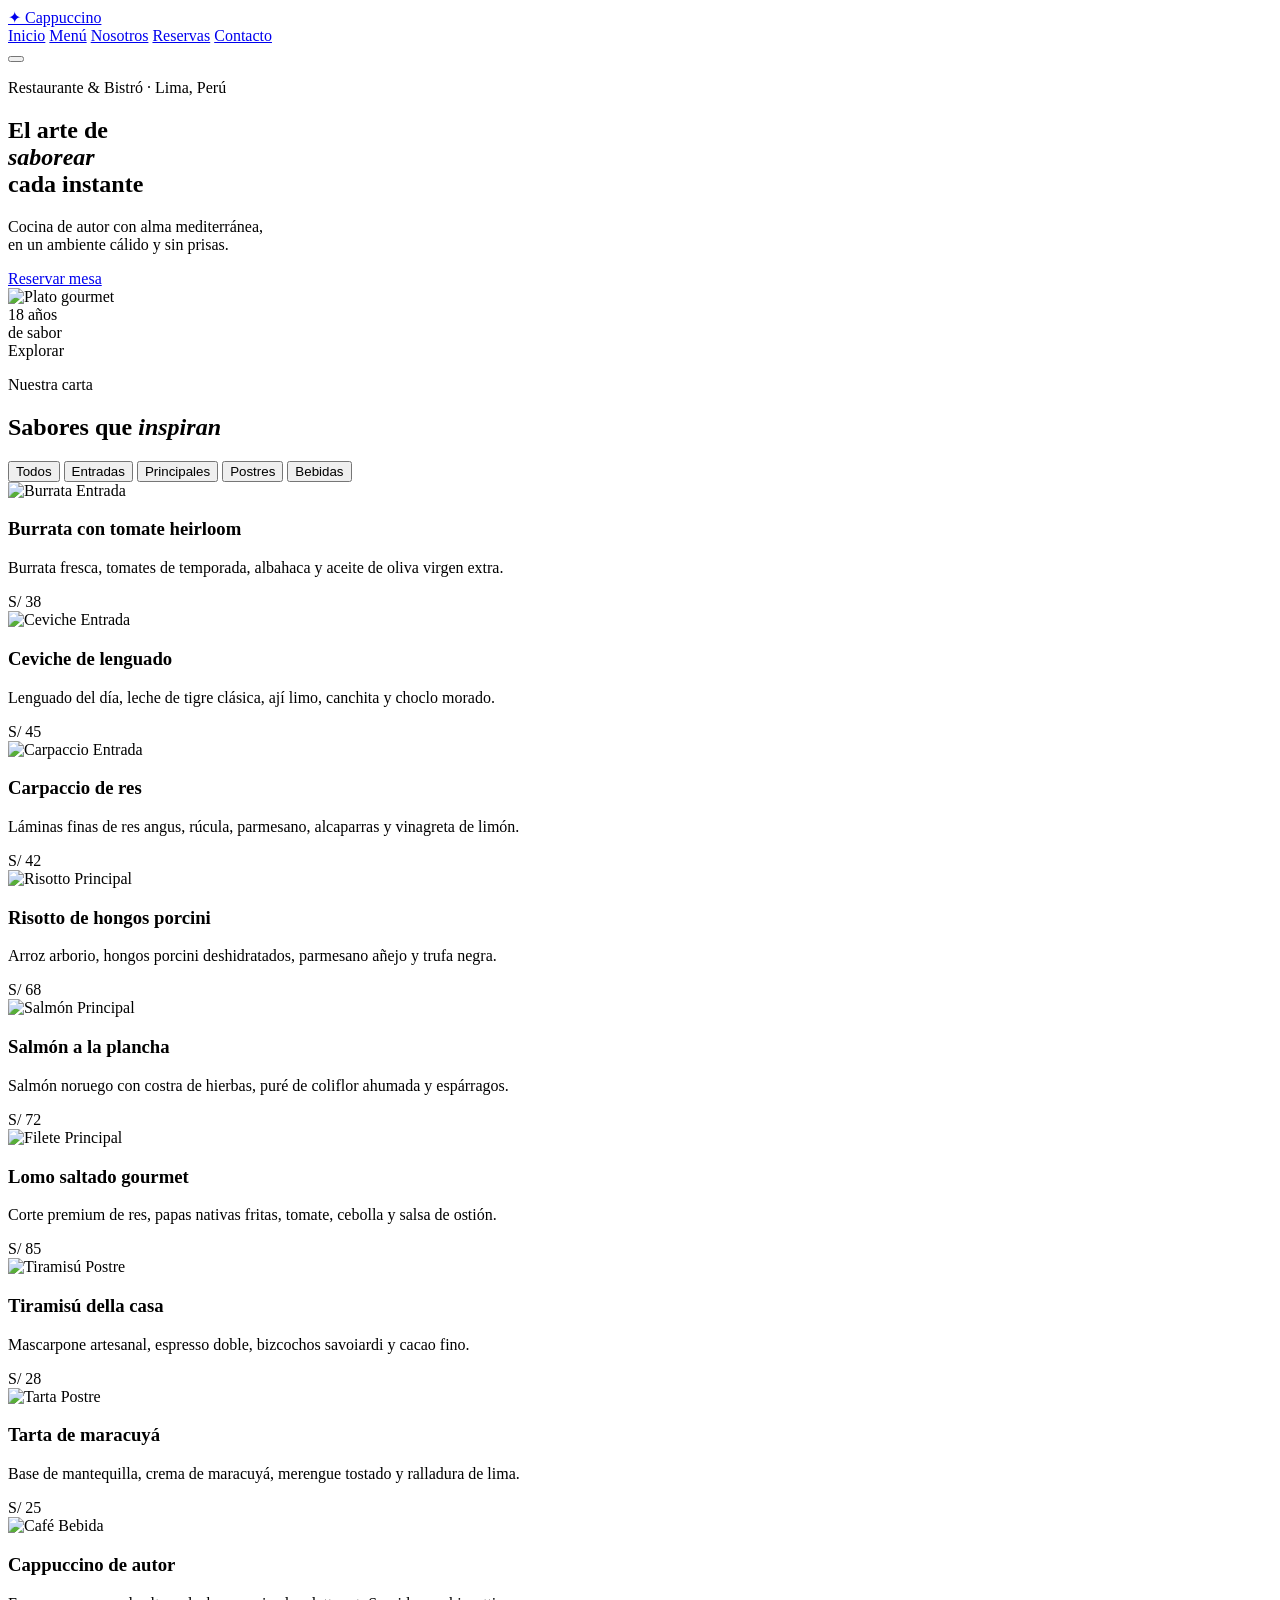
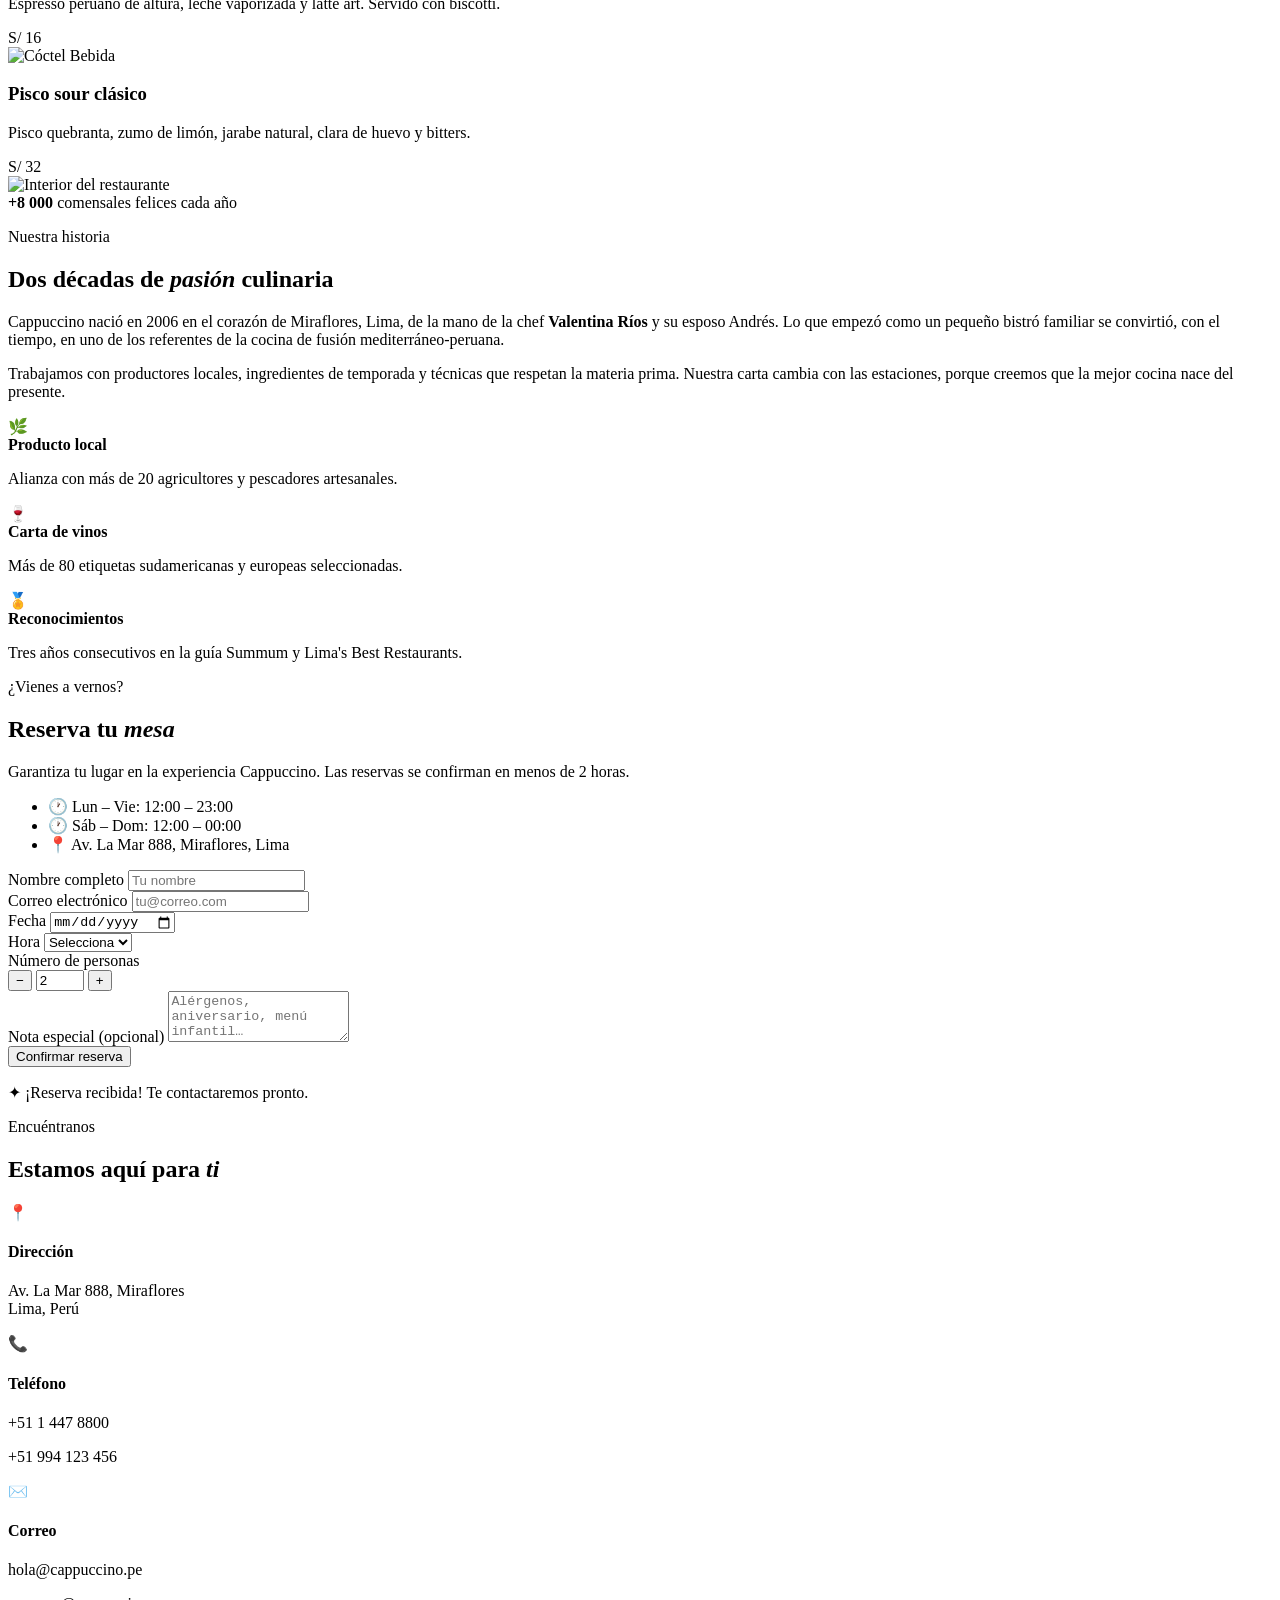
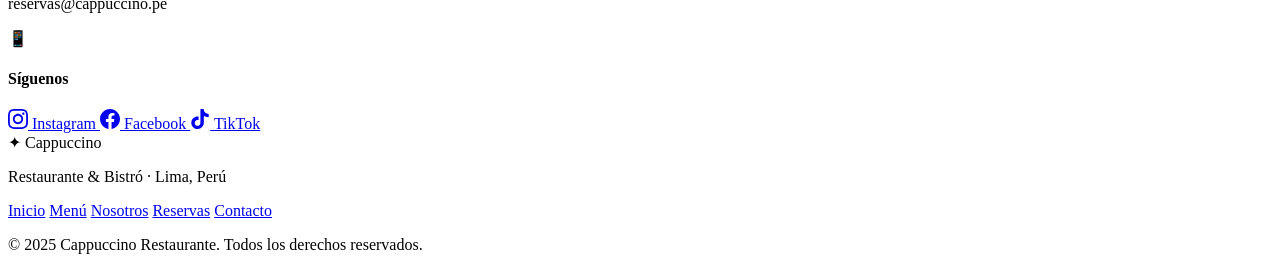
==== commit 993d8ac6: "actualizando index" ====
--- a/index.html
+++ b/index.html
@@ -7,7 +7,7 @@
   <link rel="preconnect" href="https://fonts.googleapis.com" />
   <link rel="preconnect" href="https://fonts.gstatic.com" crossorigin />
   <link href="https://fonts.googleapis.com/css2?family=Cormorant+Garamond:ital,wght@0,300;0,400;0,600;1,300;1,400&family=Jost:wght@300;400;500&display=swap" rel="stylesheet" />
-  <link rel="stylesheet" href="css/estilos.css" />
+  <link rel="stylesheet" href="style.css" />
 </head>
 <body>
 
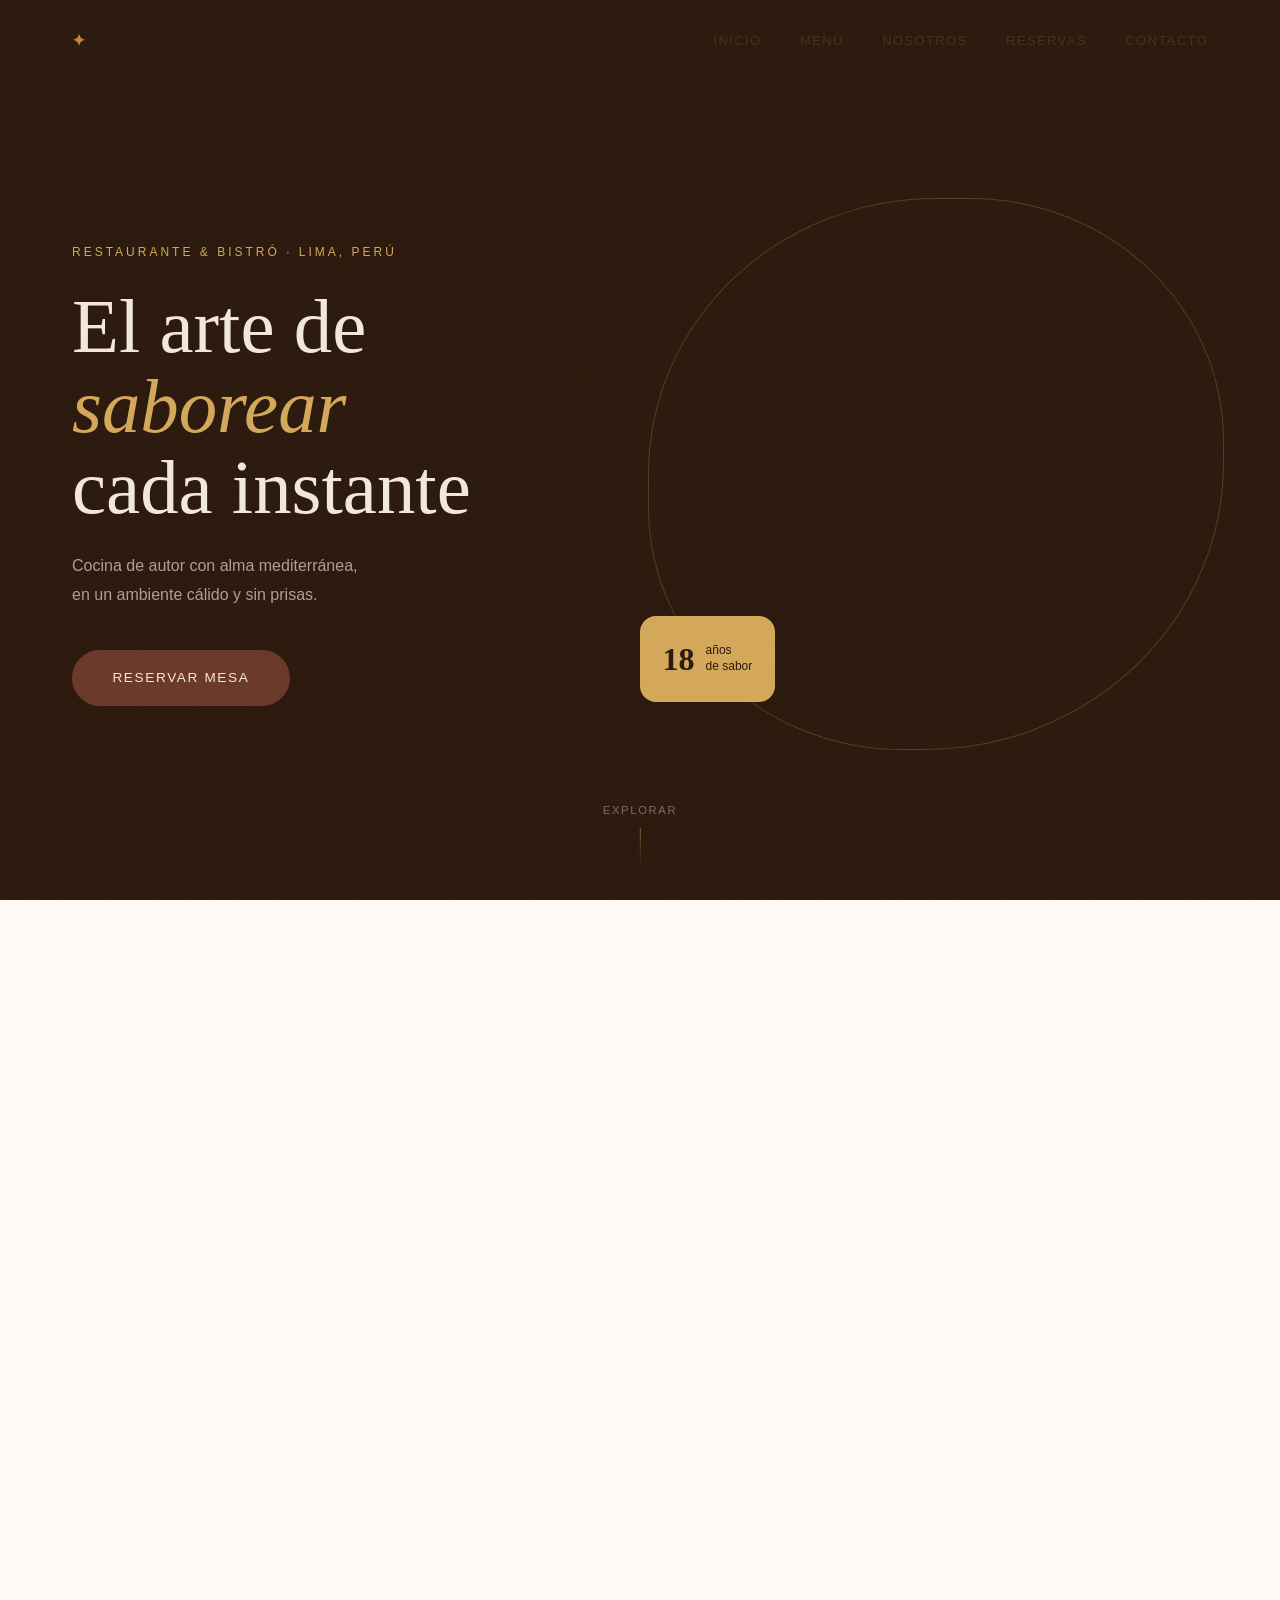
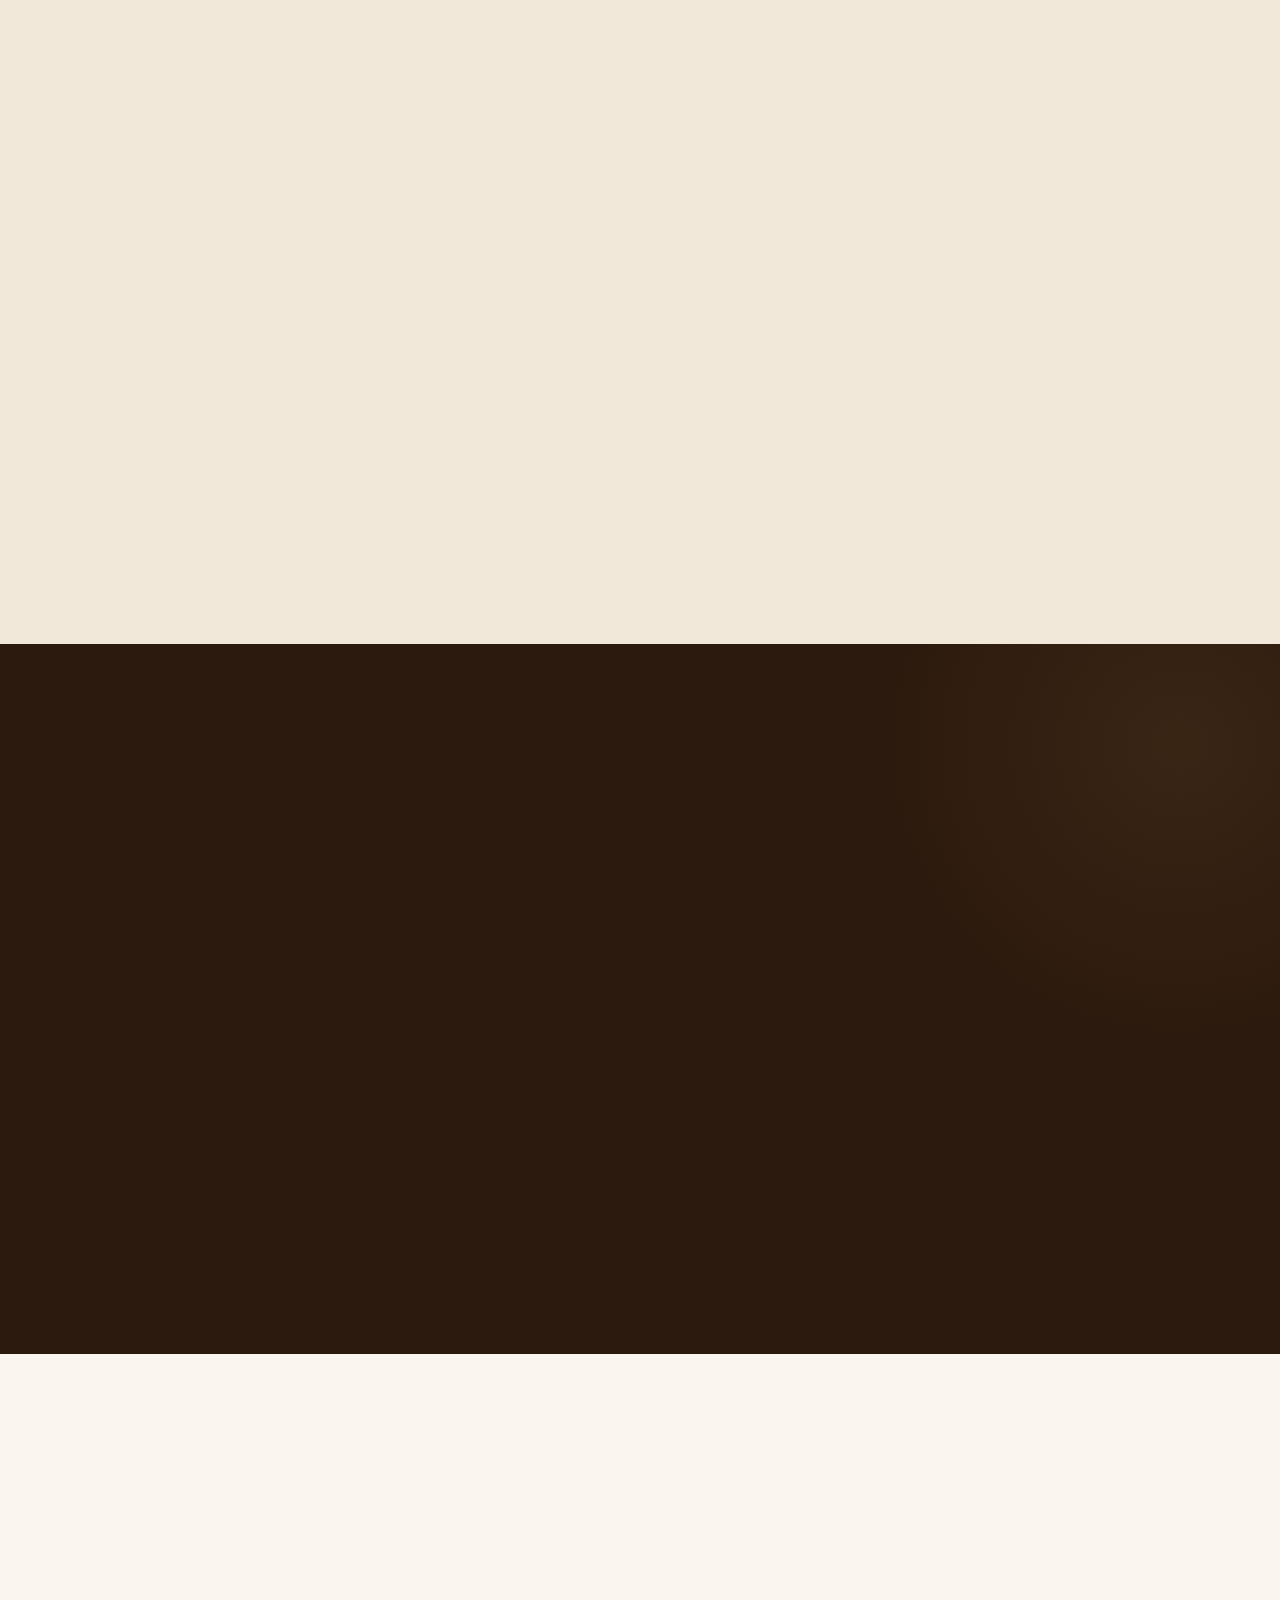
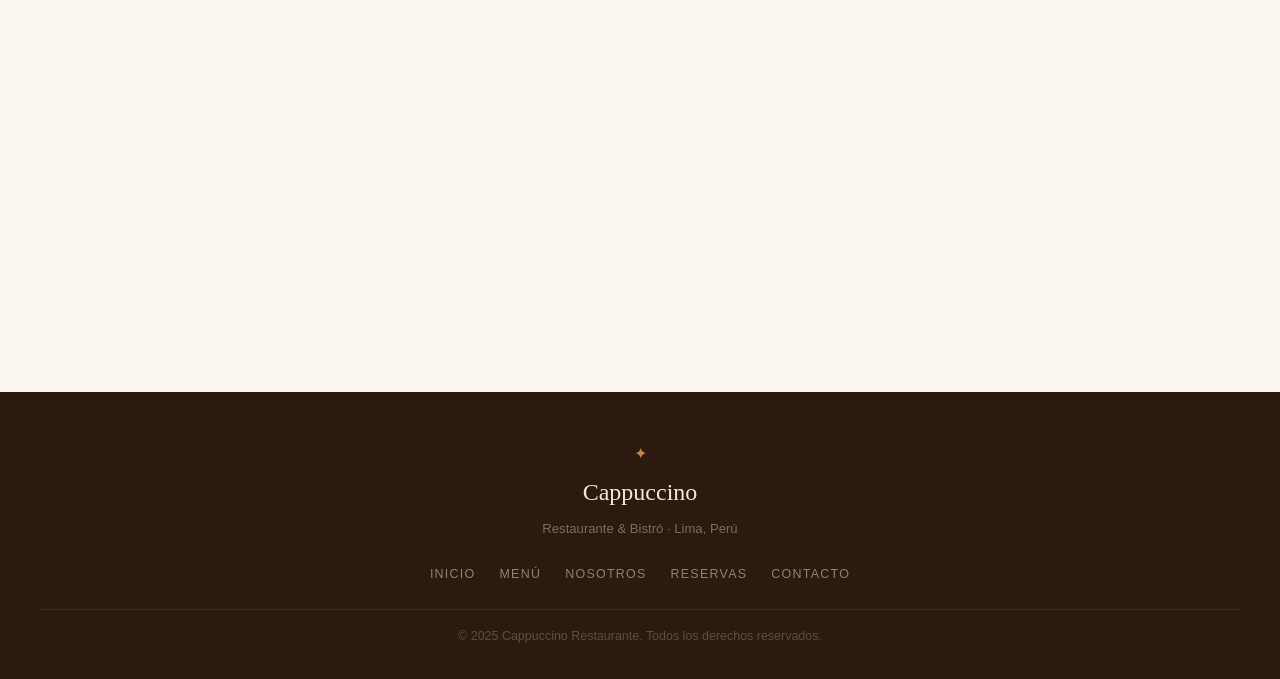
==== commit 8e60d05e: "Merge branch 'main' into Jimy" ====
--- a/index.html
+++ b/index.html
@@ -7,7 +7,7 @@
   <link rel="preconnect" href="https://fonts.googleapis.com" />
   <link rel="preconnect" href="https://fonts.gstatic.com" crossorigin />
   <link href="https://fonts.googleapis.com/css2?family=Cormorant+Garamond:ital,wght@0,300;0,400;0,600;1,300;1,400&family=Jost:wght@300;400;500&display=swap" rel="stylesheet" />
-  <link rel="stylesheet" href="style.css" />
+  <link rel="stylesheet" href="css/estilos.css" />
 </head>
 <body>
 
--- a/css/estilos.css
+++ b/css/estilos.css
@@ -0,0 +1,1565 @@
+/* Variables */
+
+:root {
+
+ --cafe-oscuro:  #2C1A0E;
+
+ --cafe-medio:  #6B3A2A;
+
+ --cafe-claro:  #A0522D;
+
+ --caramelo:   #C8853F;
+
+ --dorado:    #D4A85A;
+
+ --crema:     #F2E8D9;
+
+ --vainilla:   #FAF5EE;
+
+ --blanco:    #FDFAF6;
+
+ --text-dark:   #1E1008;
+
+ --text-mid:   #4A3020;
+
+ --text-soft:   #7A5C44;
+
+ --shadow-soft:  0 8px 40px rgba(44,26,14,.10);
+
+ --shadow-card:  0 4px 24px rgba(44,26,14,.12);
+
+ --radius-sm:   8px;
+
+ --radius-md:   16px;
+
+ --radius-lg:   28px;
+
+ --transition:  .35s cubic-bezier(.4,0,.2,1);
+
+ --font-display: 'Cormorant Garamond', Georgia, serif;
+
+ --font-body:   'Jost', sans-serif;
+
+}
+
+
+
+/* Reset */
+
+*, *::before, *::after { box-sizing: border-box; margin: 0; padding: 0; }
+
+
+
+html {
+
+ scroll-behavior: smooth;
+
+ font-size: 16px;
+
+}
+
+
+
+body {
+
+ font-family: var(--font-body);
+
+ background: var(--vainilla);
+
+ color: var(--text-dark);
+
+ line-height: 1.7;
+
+ overflow-x: hidden;
+
+}
+
+
+
+img { display: block; width: 100%; object-fit: cover; }
+
+a { text-decoration: none; color: inherit; }
+
+ul { list-style: none; }
+
+button { cursor: pointer; border: none; background: none; font-family: inherit; }
+
+
+
+/* Tipografía */
+
+h1,h2,h3,h4 { font-family: var(--font-display); font-weight: 600; line-height: 1.15; }
+
+h2 { font-size: clamp(2rem, 4vw, 3.2rem); }
+
+h3 { font-size: 1.3rem; }
+
+
+
+/* Botón principal */
+
+.btn-primary {
+
+ display: inline-block;
+
+ background: var(--cafe-medio);
+
+ color: var(--crema);
+
+ font-family: var(--font-body);
+
+ font-size: .85rem;
+
+ font-weight: 500;
+
+ letter-spacing: .12em;
+
+ text-transform: uppercase;
+
+ padding: .9rem 2.4rem;
+
+ border-radius: 50px;
+
+ border: 2px solid var(--cafe-medio);
+
+ transition: var(--transition);
+
+}
+
+.btn-primary:hover {
+
+ background: transparent;
+
+ color: var(--cafe-medio);
+
+}
+
+.btn-full { width: 100%; text-align: center; }
+
+
+
+/* Eyebrow de sección */
+
+.section-eyebrow {
+
+ font-family: var(--font-body);
+
+ font-size: .78rem;
+
+ font-weight: 500;
+
+ letter-spacing: .2em;
+
+ text-transform: uppercase;
+
+ color: var(--caramelo);
+
+ margin-bottom: .6rem;
+
+}
+
+.section-title em { font-style: italic; color: var(--cafe-medio); }
+
+.section-header { text-align: center; margin-bottom: 3rem; }
+
+
+
+/* Animaciones */
+
+@keyframes fadeUp {
+
+ from { opacity: 0; transform: translateY(36px); }
+
+ to  { opacity: 1; transform: translateY(0); }
+
+}
+
+@keyframes scaleIn {
+
+ from { opacity: 0; transform: scale(.96); }
+
+ to  { opacity: 1; transform: scale(1); }
+
+}
+
+@keyframes scrollLine {
+
+ 0%  { transform: scaleY(0); transform-origin: top; }
+
+ 50% { transform: scaleY(1); transform-origin: top; }
+
+ 51% { transform: scaleY(1); transform-origin: bottom; }
+
+ 100% { transform: scaleY(0); transform-origin: bottom; }
+
+}
+
+
+
+.fade-up    { animation: fadeUp .9s ease both; }
+
+.fade-up-delay { animation: fadeUp .9s ease .3s both; }
+
+
+
+/* Reveal al hacer scroll */
+
+.reveal {
+
+ opacity: 0;
+
+ transform: translateY(32px);
+
+ transition: opacity .7s ease, transform .7s ease;
+
+}
+
+.reveal.visible {
+
+ opacity: 1;
+
+ transform: none;
+
+}
+
+
+
+/* NAVBAR */
+
+.navbar {
+
+ position: fixed;
+
+ top: 0; left: 0; right: 0;
+
+ z-index: 100;
+
+ padding: 1.2rem 0;
+
+ transition: background var(--transition), box-shadow var(--transition), padding var(--transition);
+
+}
+
+.navbar.scrolled {
+
+ background: rgba(250,245,238,.95);
+
+ backdrop-filter: blur(12px);
+
+ -webkit-backdrop-filter: blur(12px);
+
+ box-shadow: 0 2px 20px rgba(44,26,14,.08);
+
+ padding: .75rem 0;
+
+}
+
+
+
+.nav-container {
+
+ max-width: 1200px;
+
+ margin: auto;
+
+ padding: 0 2rem;
+
+ display: flex;
+
+ align-items: center;
+
+ justify-content: space-between;
+
+}
+
+
+
+/* Logo */
+
+.logo {
+
+ display: flex;
+
+ align-items: center;
+
+ gap: .5rem;
+
+ font-family: var(--font-display);
+
+ font-size: 1.6rem;
+
+ font-weight: 600;
+
+ color: var(--cafe-oscuro);
+
+}
+
+.logo-icon { color: var(--caramelo); font-size: 1rem; }
+
+
+
+/* Links del nav */
+
+.nav-links {
+
+ display: flex;
+
+ gap: 2.4rem;
+
+ align-items: center;
+
+}
+
+.nav-link {
+
+ font-size: .82rem;
+
+ font-weight: 500;
+
+ letter-spacing: .1em;
+
+ text-transform: uppercase;
+
+ color: var(--text-mid);
+
+ position: relative;
+
+ transition: color var(--transition);
+
+}
+
+.nav-link::after {
+
+ content: '';
+
+ position: absolute;
+
+ bottom: -4px; left: 0;
+
+ width: 0; height: 1.5px;
+
+ background: var(--caramelo);
+
+ transition: width var(--transition);
+
+}
+
+.nav-link:hover { color: var(--cafe-medio); }
+
+.nav-link:hover::after { width: 100%; }
+
+
+
+/* Hamburger (móvil) */
+
+.hamburger {
+
+ display: none;
+
+ flex-direction: column;
+
+ gap: 5px;
+
+ padding: 4px;
+
+}
+
+.hamburger span {
+
+ display: block;
+
+ width: 24px; height: 2px;
+
+ background: var(--cafe-oscuro);
+
+ border-radius: 2px;
+
+ transition: var(--transition);
+
+}
+
+.hamburger.open span:nth-child(1) { transform: translateY(7px) rotate(45deg); }
+
+.hamburger.open span:nth-child(2) { opacity: 0; }
+
+.hamburger.open span:nth-child(3) { transform: translateY(-7px) rotate(-45deg); }
+
+
+
+/* Nav móvil */
+
+@media (max-width: 768px) {
+
+ .hamburger { display: flex; }
+
+ .nav-links {
+
+  position: fixed;
+
+  top: 0; right: -100%;
+
+  width: 70%; max-width: 300px;
+
+  height: 100vh;
+
+  background: var(--blanco);
+
+  flex-direction: column;
+
+  justify-content: center;
+
+  gap: 2rem;
+
+  padding: 2rem;
+
+  box-shadow: -8px 0 32px rgba(44,26,14,.12);
+
+  transition: right var(--transition);
+
+ }
+
+ .nav-links.open { right: 0; }
+
+ .nav-link { font-size: 1rem; }
+
+}
+
+
+
+/* HERO */
+
+.hero {
+
+ min-height: 100vh;
+
+ background: var(--cafe-oscuro);
+
+ display: grid;
+
+ grid-template-columns: 1fr 1fr;
+
+ align-items: center;
+
+ gap: 3rem;
+
+ padding: 8rem 2rem 5rem;
+
+ max-width: 1200px;
+
+ margin: 0 auto;
+
+ position: relative;
+
+ overflow: visible;
+
+}
+
+
+
+/* Textura de grano */
+
+.hero-grain {
+
+ position: fixed;
+
+ inset: 0;
+
+ background-image: url("data:image/svg+xml,%3Csvg viewBox='0 0 256 256' xmlns='http://www.w3.org/2000/svg'%3E%3Cfilter id='n'%3E%3CfeTurbulence type='fractalNoise' baseFrequency='0.9' numOctaves='4' stitchTiles='stitch'/%3E%3C/filter%3E%3Crect width='100%25' height='100%25' filter='url(%23n)' opacity='0.04'/%3E%3C/svg%3E");
+
+ pointer-events: none;
+
+ z-index: 0;
+
+ opacity: .4;
+
+}
+
+
+
+/* Fondo oscuro detrás del hero */
+
+body::before {
+
+ content: '';
+
+ position: absolute;
+
+ top: 0; left: 0; right: 0;
+
+ height: 100vh;
+
+ background: var(--cafe-oscuro);
+
+ z-index: -10;
+
+}
+
+
+
+.hero-content {
+
+ position: relative;
+
+ z-index: 1;
+
+}
+
+
+
+.hero-eyebrow {
+
+ font-family: var(--font-body);
+
+ font-size: .75rem;
+
+ font-weight: 400;
+
+ letter-spacing: .25em;
+
+ text-transform: uppercase;
+
+ color: var(--dorado);
+
+ margin-bottom: 1.5rem;
+
+}
+
+
+
+.hero-title {
+
+ font-family: var(--font-display);
+
+ font-size: clamp(3rem, 6vw, 5.5rem);
+
+ font-weight: 300;
+
+ line-height: 1.05;
+
+ color: var(--crema);
+
+ margin-bottom: 1.5rem;
+
+}
+
+.hero-title em {
+
+ font-style: italic;
+
+ color: var(--dorado);
+
+}
+
+
+
+.hero-sub {
+
+ font-size: 1rem;
+
+ color: rgba(242,232,217,.65);
+
+ margin-bottom: 2.5rem;
+
+ line-height: 1.8;
+
+}
+
+
+
+/* Imagen hero */
+
+.hero-img-wrap {
+
+ position: relative;
+
+ z-index: 1;
+
+}
+
+.hero-img-ring {
+
+ position: absolute;
+
+ inset: -16px;
+
+ border-radius: 50% 44% 52% 44%;
+
+ border: 1.5px solid rgba(212,168,90,.25);
+
+ animation: rotate 20s linear infinite;
+
+}
+
+@keyframes rotate { to { transform: rotate(360deg); } }
+
+
+
+.hero-img {
+
+ width: 100%;
+
+ height: 520px;
+
+ border-radius: 50% 44% 52% 44%;
+
+ object-position: center;
+
+ filter: brightness(.9) contrast(1.05);
+
+}
+
+
+
+.hero-badge {
+
+ position: absolute;
+
+ bottom: 2rem;
+
+ left: -1.5rem;
+
+ background: var(--dorado);
+
+ color: var(--cafe-oscuro);
+
+ border-radius: var(--radius-md);
+
+ padding: 1rem 1.4rem;
+
+ display: flex;
+
+ align-items: center;
+
+ gap: .7rem;
+
+ box-shadow: var(--shadow-card);
+
+}
+
+.badge-num { font-family: var(--font-display); font-size: 2rem; font-weight: 600; }
+
+.badge-txt { font-size: .75rem; line-height: 1.3; }
+
+
+
+/* Indicador de scroll */
+
+.scroll-hint {
+
+ position: absolute;
+
+ bottom: 2rem;
+
+ left: 50%;
+
+ transform: translateX(-50%);
+
+ display: flex;
+
+ flex-direction: column;
+
+ align-items: center;
+
+ gap: .5rem;
+
+ font-size: .7rem;
+
+ letter-spacing: .15em;
+
+ text-transform: uppercase;
+
+ color: rgba(242,232,217,.4);
+
+ z-index: 2;
+
+}
+
+.scroll-line {
+
+ width: 1px;
+
+ height: 40px;
+
+ background: linear-gradient(to bottom, rgba(212,168,90,.5), transparent);
+
+ animation: scrollLine 2s ease infinite;
+
+}
+
+
+
+/* Hero responsive */
+
+@media (max-width: 900px) {
+
+ .hero {
+
+  grid-template-columns: 1fr;
+
+  text-align: center;
+
+  padding-top: 7rem;
+
+ }
+
+ .hero-img-wrap { order: -1; max-width: 380px; margin: auto; }
+
+ .hero-badge { left: -.5rem; }
+
+ .hero-sub br { display: none; }
+
+ .scroll-hint { display: none; }
+
+}
+
+
+
+/* MENÚ */
+
+.menu-section {
+
+ background: var(--blanco);
+
+ padding: 6rem 2rem;
+
+}
+
+
+
+.menu-filters {
+
+ display: flex;
+
+ flex-wrap: wrap;
+
+ justify-content: center;
+
+ gap: .75rem;
+
+ margin-bottom: 3rem;
+
+}
+
+
+
+.filter-btn {
+
+ font-family: var(--font-body);
+
+ font-size: .78rem;
+
+ font-weight: 500;
+
+ letter-spacing: .1em;
+
+ text-transform: uppercase;
+
+ padding: .55rem 1.4rem;
+
+ border-radius: 50px;
+
+ border: 1.5px solid var(--caramelo);
+
+ color: var(--cafe-medio);
+
+ transition: var(--transition);
+
+}
+
+.filter-btn:hover,
+
+.filter-btn.active {
+
+ background: var(--cafe-medio);
+
+ border-color: var(--cafe-medio);
+
+ color: var(--crema);
+
+}
+
+
+
+.menu-grid {
+
+ display: grid;
+
+ grid-template-columns: repeat(auto-fill, minmax(290px, 1fr));
+
+ gap: 2rem;
+
+ max-width: 1200px;
+
+ margin: auto;
+
+}
+
+
+
+/* Card de plato */
+
+.menu-card {
+
+ background: var(--vainilla);
+
+ border-radius: var(--radius-md);
+
+ overflow: hidden;
+
+ box-shadow: var(--shadow-card);
+
+ transition: transform var(--transition), box-shadow var(--transition);
+
+}
+
+.menu-card:hover {
+
+ transform: translateY(-6px);
+
+ box-shadow: 0 16px 48px rgba(44,26,14,.15);
+
+}
+
+.menu-card.hidden { display: none; }
+
+
+
+.card-img-wrap {
+
+ position: relative;
+
+ height: 220px;
+
+ overflow: hidden;
+
+}
+
+.card-img-wrap img {
+
+ height: 100%;
+
+ transition: transform .6s ease;
+
+}
+
+.menu-card:hover .card-img-wrap img { transform: scale(1.06); }
+
+
+
+.card-tag {
+
+ position: absolute;
+
+ top: 1rem; right: 1rem;
+
+ background: rgba(44,26,14,.65);
+
+ backdrop-filter: blur(6px);
+
+ color: var(--dorado);
+
+ font-size: .68rem;
+
+ font-weight: 500;
+
+ letter-spacing: .12em;
+
+ text-transform: uppercase;
+
+ padding: .3rem .8rem;
+
+ border-radius: 50px;
+
+}
+
+
+
+.card-body {
+
+ padding: 1.4rem 1.6rem;
+
+}
+
+.card-body h3 {
+
+ font-size: 1.15rem;
+
+ color: var(--cafe-oscuro);
+
+ margin-bottom: .4rem;
+
+}
+
+.card-body p {
+
+ font-size: .88rem;
+
+ color: var(--text-soft);
+
+ line-height: 1.6;
+
+ margin-bottom: 1rem;
+
+}
+
+.card-price {
+
+ font-family: var(--font-display);
+
+ font-size: 1.35rem;
+
+ font-weight: 600;
+
+ color: var(--caramelo);
+
+}
+
+
+
+/* NOSOTROS */
+
+.about-section {
+
+ background: var(--crema);
+
+ padding: 6rem 2rem;
+
+}
+
+
+
+.about-inner {
+
+ max-width: 1200px;
+
+ margin: auto;
+
+ display: grid;
+
+ grid-template-columns: 1fr 1fr;
+
+ gap: 5rem;
+
+ align-items: center;
+
+}
+
+
+
+.about-img-col { position: relative; }
+
+
+
+.about-img-frame {
+
+ border-radius: var(--radius-lg);
+
+ overflow: hidden;
+
+ height: 560px;
+
+ box-shadow: var(--shadow-soft);
+
+}
+
+
+
+.about-stat-card {
+
+ position: absolute;
+
+ bottom: -1.5rem;
+
+ right: -1.5rem;
+
+ background: var(--cafe-medio);
+
+ color: var(--crema);
+
+ border-radius: var(--radius-md);
+
+ padding: 1.4rem 1.8rem;
+
+ box-shadow: var(--shadow-card);
+
+}
+
+.about-stat-card strong {
+
+ display: block;
+
+ font-family: var(--font-display);
+
+ font-size: 1.9rem;
+
+ font-weight: 600;
+
+ color: var(--dorado);
+
+}
+
+.about-stat-card span { font-size: .82rem; }
+
+
+
+.about-text-col .section-title { margin-bottom: 1.5rem; }
+
+
+
+.about-body {
+
+ color: var(--text-mid);
+
+ margin-bottom: 1rem;
+
+ font-size: .97rem;
+
+}
+
+
+
+.about-pillars { margin-top: 2rem; display: flex; flex-direction: column; gap: 1.2rem; }
+
+
+
+.pillar {
+
+ display: flex;
+
+ align-items: flex-start;
+
+ gap: 1rem;
+
+ background: var(--blanco);
+
+ border-radius: var(--radius-sm);
+
+ padding: 1rem 1.2rem;
+
+ box-shadow: 0 2px 12px rgba(44,26,14,.06);
+
+ transition: transform var(--transition);
+
+}
+
+.pillar:hover { transform: translateX(4px); }
+
+
+
+.pillar-icon { font-size: 1.4rem; flex-shrink: 0; }
+
+.pillar strong { display: block; font-size: .95rem; color: var(--cafe-oscuro); }
+
+.pillar p { font-size: .83rem; color: var(--text-soft); margin: 0; }
+
+
+
+@media (max-width: 900px) {
+
+ .about-inner { grid-template-columns: 1fr; gap: 3rem; }
+
+ .about-img-frame { height: 380px; }
+
+ .about-stat-card { right: .5rem; }
+
+}
+
+
+
+/* RESERVAS */
+
+.reservas-section {
+
+ background: var(--cafe-oscuro);
+
+ padding: 6rem 2rem;
+
+ position: relative;
+
+ overflow: hidden;
+
+}
+
+/* Luz decorativa de fondo */
+
+.reservas-section::before {
+
+ content: '';
+
+ position: absolute;
+
+ top: -200px; right: -200px;
+
+ width: 600px; height: 600px;
+
+ background: radial-gradient(circle, rgba(212,168,90,.08), transparent 70%);
+
+ pointer-events: none;
+
+}
+
+
+
+.reservas-inner {
+
+ max-width: 1100px;
+
+ margin: auto;
+
+ display: grid;
+
+ grid-template-columns: 1fr 1.2fr;
+
+ gap: 5rem;
+
+ align-items: start;
+
+}
+
+
+
+.reservas-text .section-eyebrow { color: var(--dorado); }
+
+.reservas-text .section-title { color: var(--crema); margin-bottom: 1rem; }
+
+.reservas-text > p { color: rgba(242,232,217,.65); margin-bottom: 2rem; font-size: .95rem; }
+
+
+
+.reservas-info {
+
+ display: flex;
+
+ flex-direction: column;
+
+ gap: .8rem;
+
+}
+
+.reservas-info li {
+
+ color: rgba(242,232,217,.75);
+
+ font-size: .9rem;
+
+ display: flex;
+
+ align-items: center;
+
+ gap: .7rem;
+
+}
+
+
+
+/* Formulario */
+
+.reserva-form {
+
+ background: var(--blanco);
+
+ border-radius: var(--radius-lg);
+
+ padding: 2.5rem;
+
+ box-shadow: 0 24px 64px rgba(0,0,0,.25);
+
+}
+
+
+
+.form-row {
+
+ display: grid;
+
+ grid-template-columns: 1fr 1fr;
+
+ gap: 1rem;
+
+}
+
+
+
+.form-group {
+
+ display: flex;
+
+ flex-direction: column;
+
+ gap: .4rem;
+
+ margin-bottom: 1.2rem;
+
+}
+
+.form-group label {
+
+ font-size: .78rem;
+
+ font-weight: 500;
+
+ letter-spacing: .05em;
+
+ text-transform: uppercase;
+
+ color: var(--text-soft);
+
+}
+
+
+
+.form-group input,
+
+.form-group select,
+
+.form-group textarea {
+
+ width: 100%;
+
+ padding: .75rem 1rem;
+
+ border: 1.5px solid rgba(160,82,45,.2);
+
+ border-radius: var(--radius-sm);
+
+ background: var(--vainilla);
+
+ color: var(--text-dark);
+
+ font-family: var(--font-body);
+
+ font-size: .93rem;
+
+ transition: border-color var(--transition), box-shadow var(--transition);
+
+ outline: none;
+
+}
+
+.form-group input:focus,
+
+.form-group select:focus,
+
+.form-group textarea:focus {
+
+ border-color: var(--caramelo);
+
+ box-shadow: 0 0 0 3px rgba(200,133,63,.15);
+
+}
+
+
+
+/* Counter de personas */
+
+.counter {
+
+ display: flex;
+
+ align-items: center;
+
+ gap: .5rem;
+
+}
+
+.counter-btn {
+
+ width: 36px; height: 36px;
+
+ border-radius: 50%;
+
+ border: 1.5px solid var(--caramelo);
+
+ color: var(--cafe-medio);
+
+ font-size: 1.2rem;
+
+ display: flex;
+
+ align-items: center;
+
+ justify-content: center;
+
+ transition: var(--transition);
+
+ flex-shrink: 0;
+
+}
+
+.counter-btn:hover { background: var(--cafe-medio); color: var(--crema); border-color: var(--cafe-medio); }
+
+.counter input { text-align: center; flex: 1; }
+
+
+
+/* Mensaje de éxito */
+
+.form-success {
+
+ display: none;
+
+ text-align: center;
+
+ margin-top: 1rem;
+
+ color: var(--caramelo);
+
+ font-family: var(--font-display);
+
+ font-size: 1.05rem;
+
+ font-style: italic;
+
+}
+
+.form-success.show { display: block; animation: fadeUp .5s ease both; }
+
+
+
+@media (max-width: 900px) {
+
+ .reservas-inner { grid-template-columns: 1fr; gap: 3rem; }
+
+ .form-row { grid-template-columns: 1fr; }
+
+}
+
+
+
+/* CONTACTO */
+
+.contacto-section {
+
+ background: var(--vainilla);
+
+ padding: 6rem 2rem;
+
+}
+
+
+
+.contacto-grid {
+
+ display: grid;
+
+ grid-template-columns: repeat(auto-fill, minmax(240px, 1fr));
+
+ gap: 1.5rem;
+
+ max-width: 1100px;
+
+ margin: auto;
+
+}
+
+
+
+.contacto-card {
+
+ background: var(--blanco);
+
+ border-radius: var(--radius-md);
+
+ padding: 2rem;
+
+ box-shadow: var(--shadow-card);
+
+ text-align: center;
+
+ transition: transform var(--transition), box-shadow var(--transition);
+
+ border-top: 3px solid var(--dorado);
+
+}
+
+.contacto-card:hover {
+
+ transform: translateY(-5px);
+
+ box-shadow: 0 16px 40px rgba(44,26,14,.14);
+
+}
+
+
+
+.ccard-icon { font-size: 2rem; margin-bottom: 1rem; }
+
+.contacto-card h4 {
+
+ font-family: var(--font-display);
+
+ font-size: 1.15rem;
+
+ color: var(--cafe-oscuro);
+
+ margin-bottom: .6rem;
+
+}
+
+.contacto-card p { font-size: .9rem; color: var(--text-soft); margin-bottom: .2rem; }
+
+
+
+/* Redes sociales */
+
+.social-links { display: flex; flex-direction: column; gap: .6rem; margin-top: .5rem; }
+
+
+
+.social-btn {
+
+ display: flex;
+
+ align-items: center;
+
+ justify-content: center;
+
+ gap: .5rem;
+
+ padding: .5rem 1rem;
+
+ border-radius: 50px;
+
+ border: 1.5px solid rgba(160,82,45,.2);
+
+ color: var(--cafe-medio);
+
+ font-size: .82rem;
+
+ font-weight: 500;
+
+ transition: var(--transition);
+
+}
+
+.social-btn:hover {
+
+ background: var(--cafe-medio);
+
+ border-color: var(--cafe-medio);
+
+ color: var(--crema);
+
+}
+
+
+
+/* FOOTER */
+
+.footer {
+
+ background: var(--cafe-oscuro);
+
+ padding: 3rem 2rem 2rem;
+
+}
+
+
+
+.footer-inner {
+
+ max-width: 1200px;
+
+ margin: auto;
+
+ display: flex;
+
+ flex-direction: column;
+
+ align-items: center;
+
+ gap: 1.5rem;
+
+ text-align: center;
+
+}
+
+
+
+.footer-brand {
+
+ display: flex;
+
+ flex-direction: column;
+
+ align-items: center;
+
+ gap: .3rem;
+
+}
+
+.footer-brand .logo-text {
+
+ font-family: var(--font-display);
+
+ font-size: 1.5rem;
+
+ color: var(--crema);
+
+}
+
+.footer-brand p { font-size: .82rem; color: rgba(242,232,217,.4); }
+
+
+
+.footer-nav {
+
+ display: flex;
+
+ flex-wrap: wrap;
+
+ gap: 1.5rem;
+
+ justify-content: center;
+
+}
+
+.footer-nav a {
+
+ font-size: .78rem;
+
+ font-weight: 500;
+
+ letter-spacing: .1em;
+
+ text-transform: uppercase;
+
+ color: rgba(242,232,217,.5);
+
+ transition: color var(--transition);
+
+}
+
+.footer-nav a:hover { color: var(--dorado); }
+
+
+
+.footer-copy {
+
+ font-size: .78rem;
+
+ color: rgba(242,232,217,.25);
+
+ padding-top: 1rem;
+
+ border-top: 1px solid rgba(242,232,217,.08);
+
+ width: 100%;
+
+}
+
+
+
+/* Responsive global */
+
+@media (max-width: 600px) {
+
+ h2 { font-size: 1.9rem; }
+
+ .menu-grid { grid-template-columns: 1fr; }
+
+ .reserva-form { padding: 1.8rem 1.2rem; }
+
+ .about-img-frame { height: 280px; }
+
+}
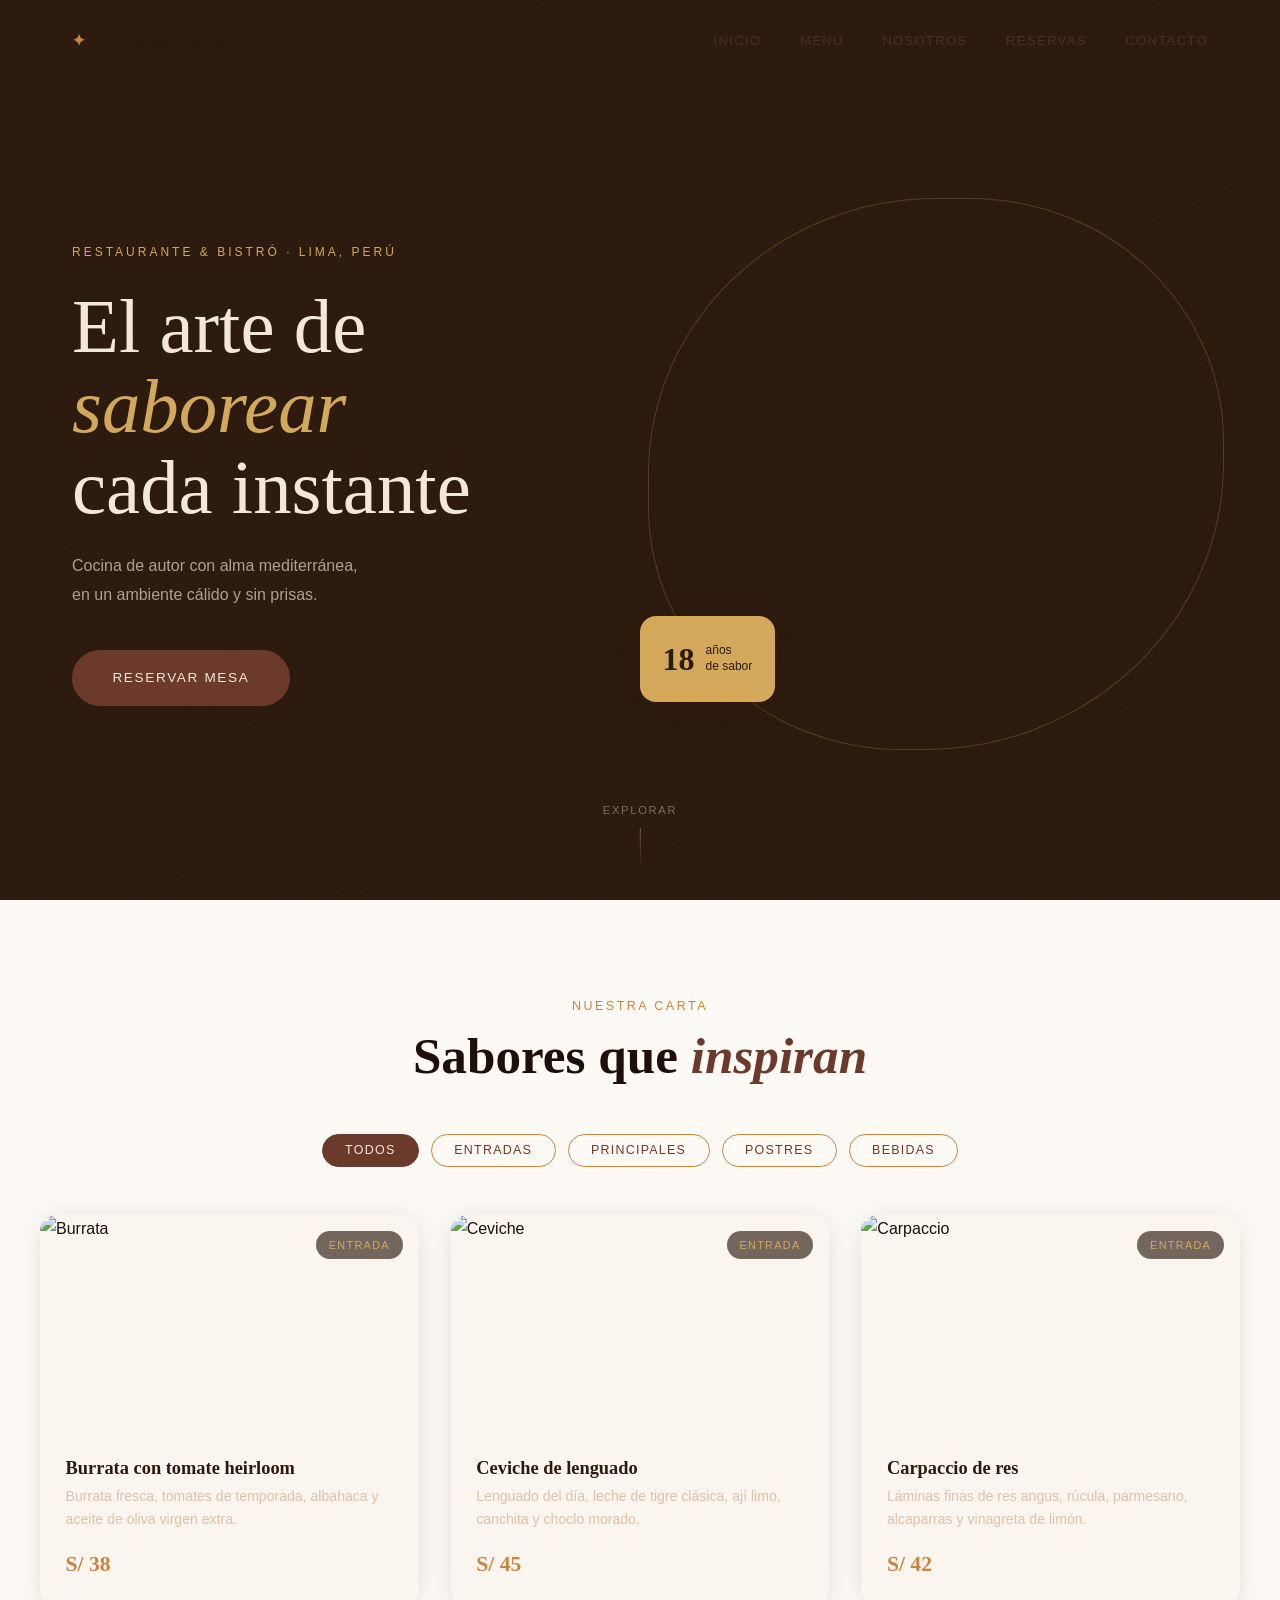
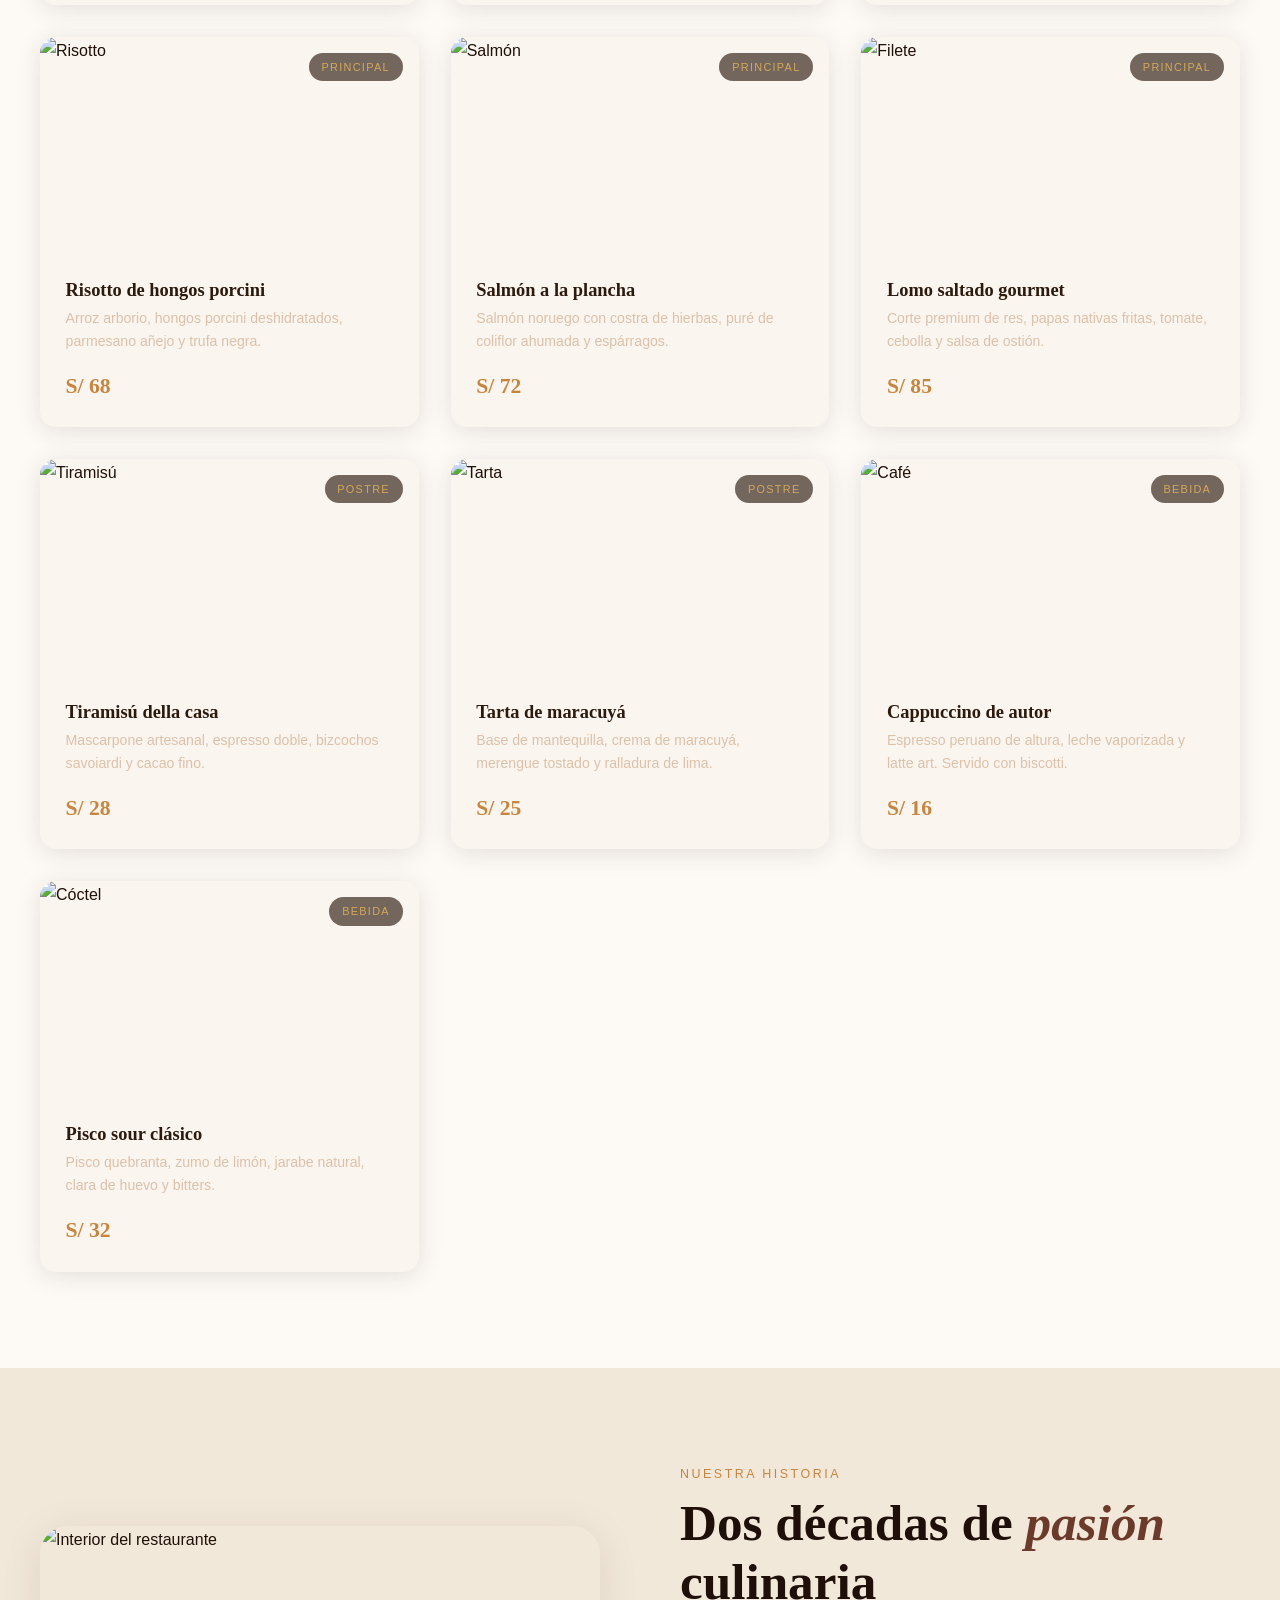
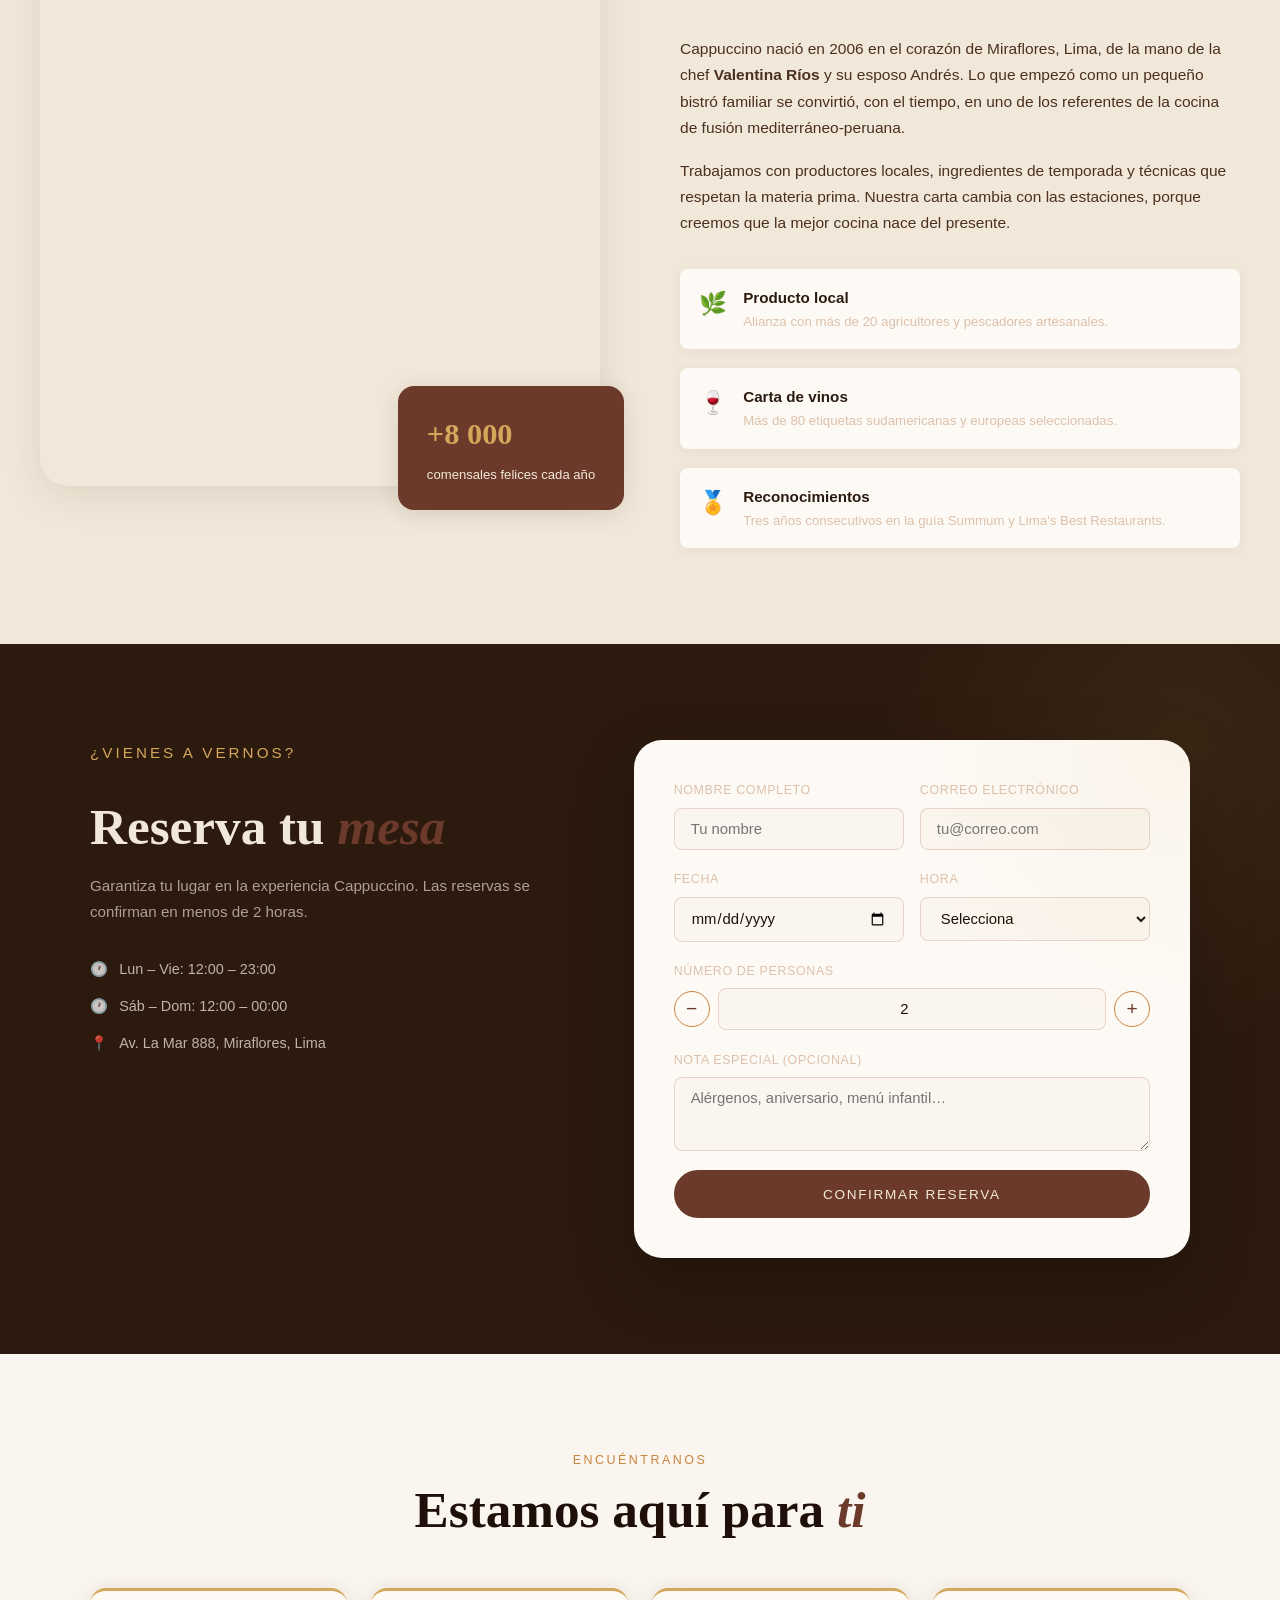
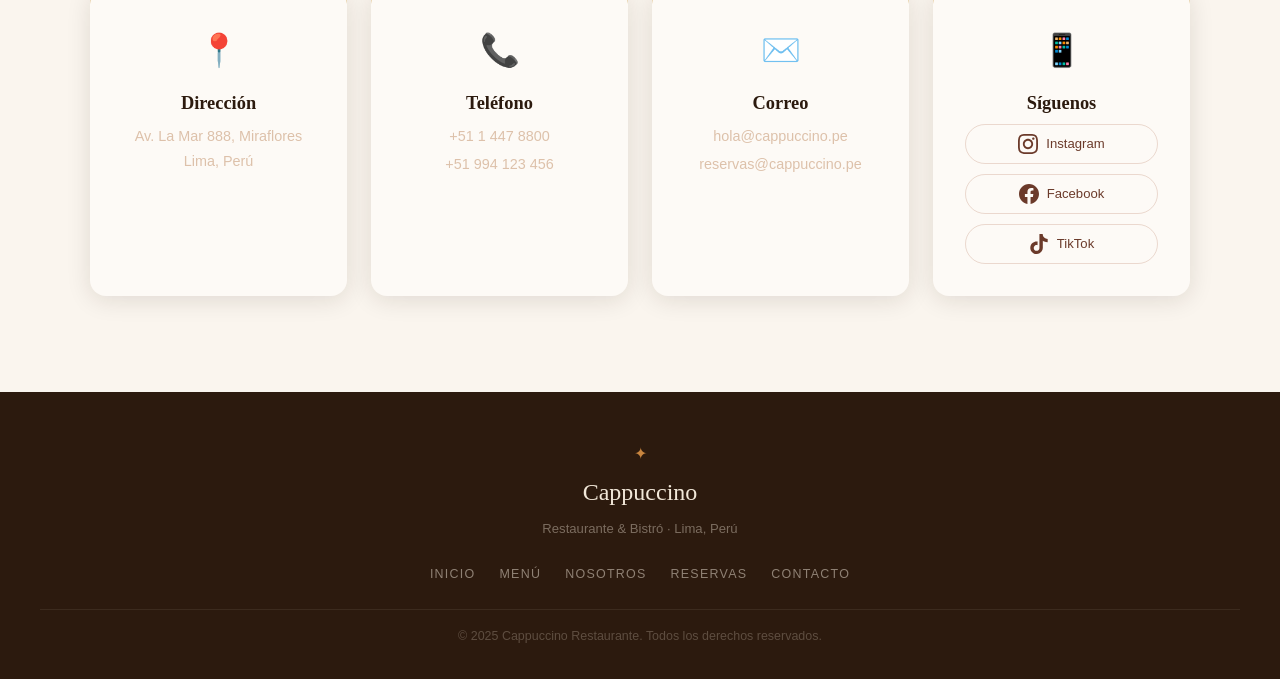
==== commit a5e3d1a9: "Arreglado el enlace con JS" ====
--- a/index.html
+++ b/index.html
@@ -415,6 +415,6 @@
     </div>
   </footer>
 
-  <script src="script.js"></script>
+  <script src="js/script.js"></script>
 </body>
 </html>
--- a/css/estilos.css
+++ b/css/estilos.css
@@ -22,7 +22,7 @@
 
  --text-mid:   #4A3020;
 
- --text-soft:   #7A5C44;
+ --text-soft:   #ddc1aa;
 
  --shadow-soft:  0 8px 40px rgba(44,26,14,.10);
 
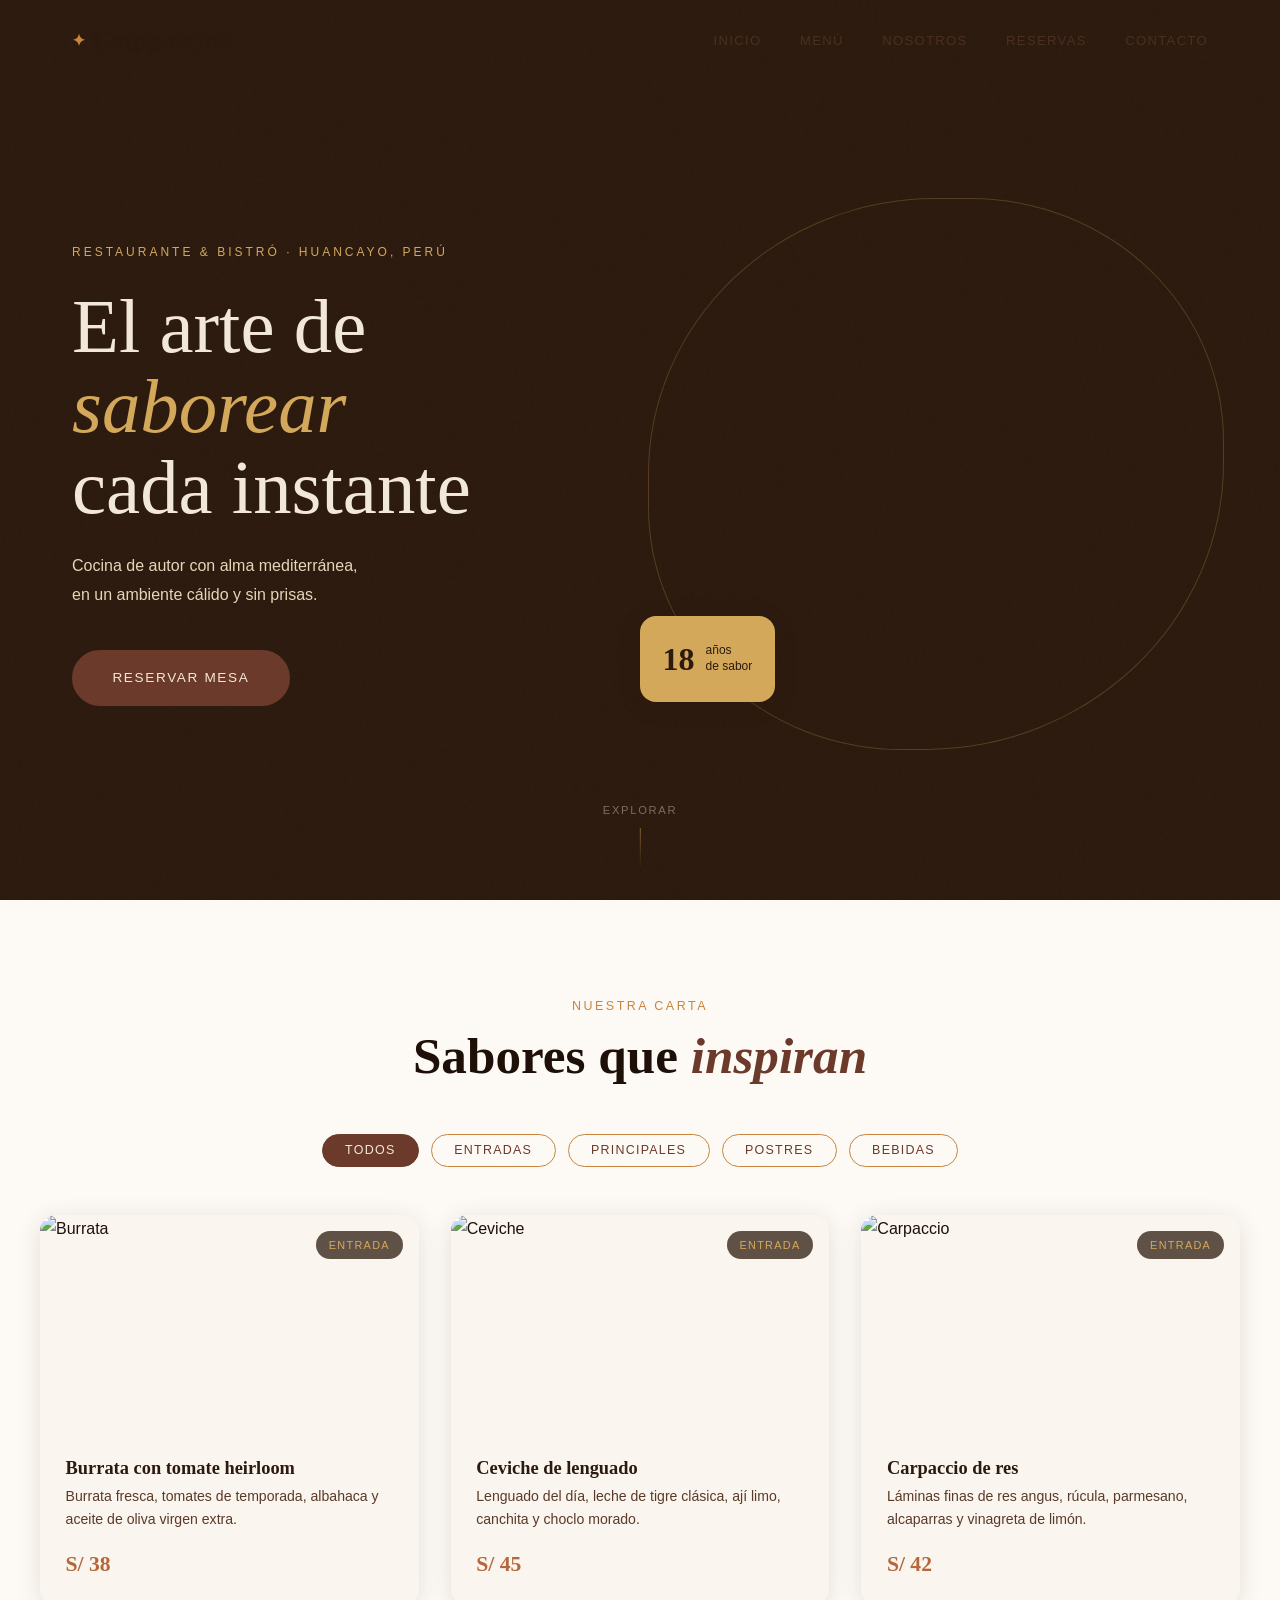
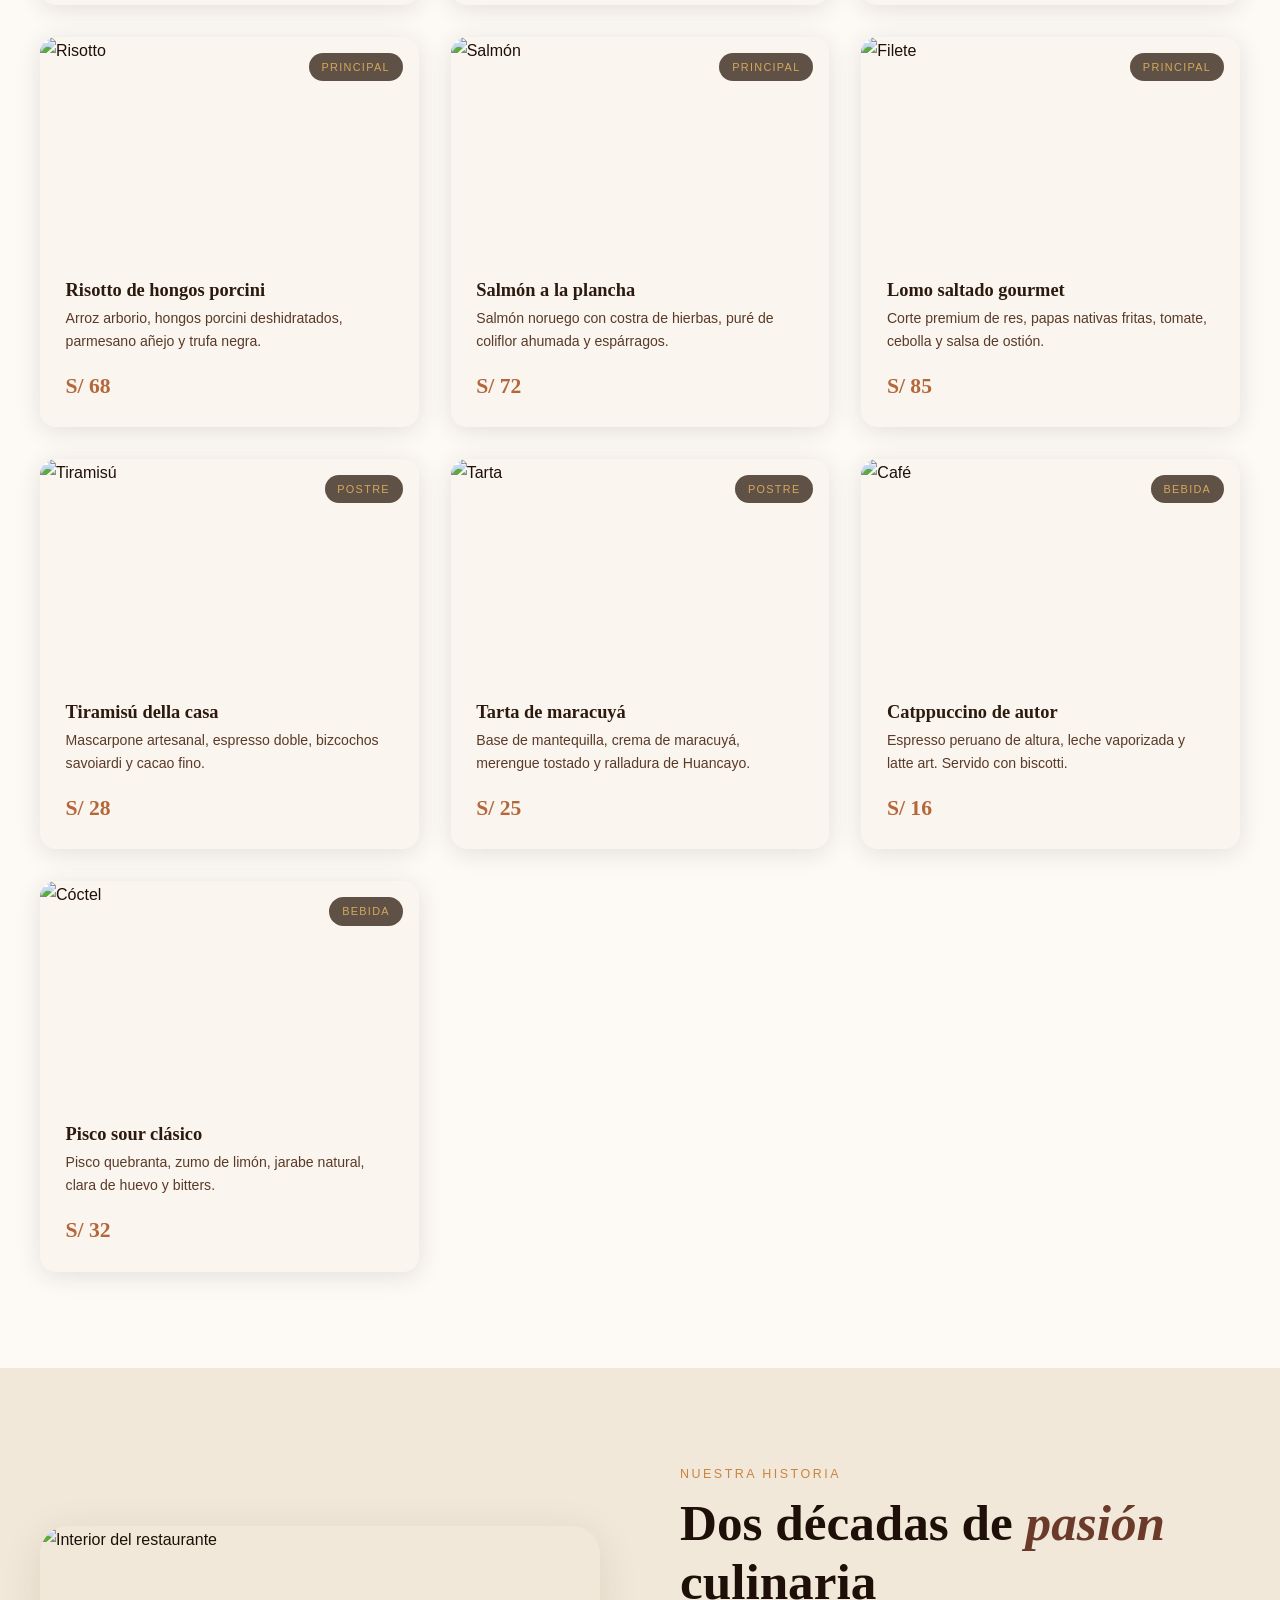
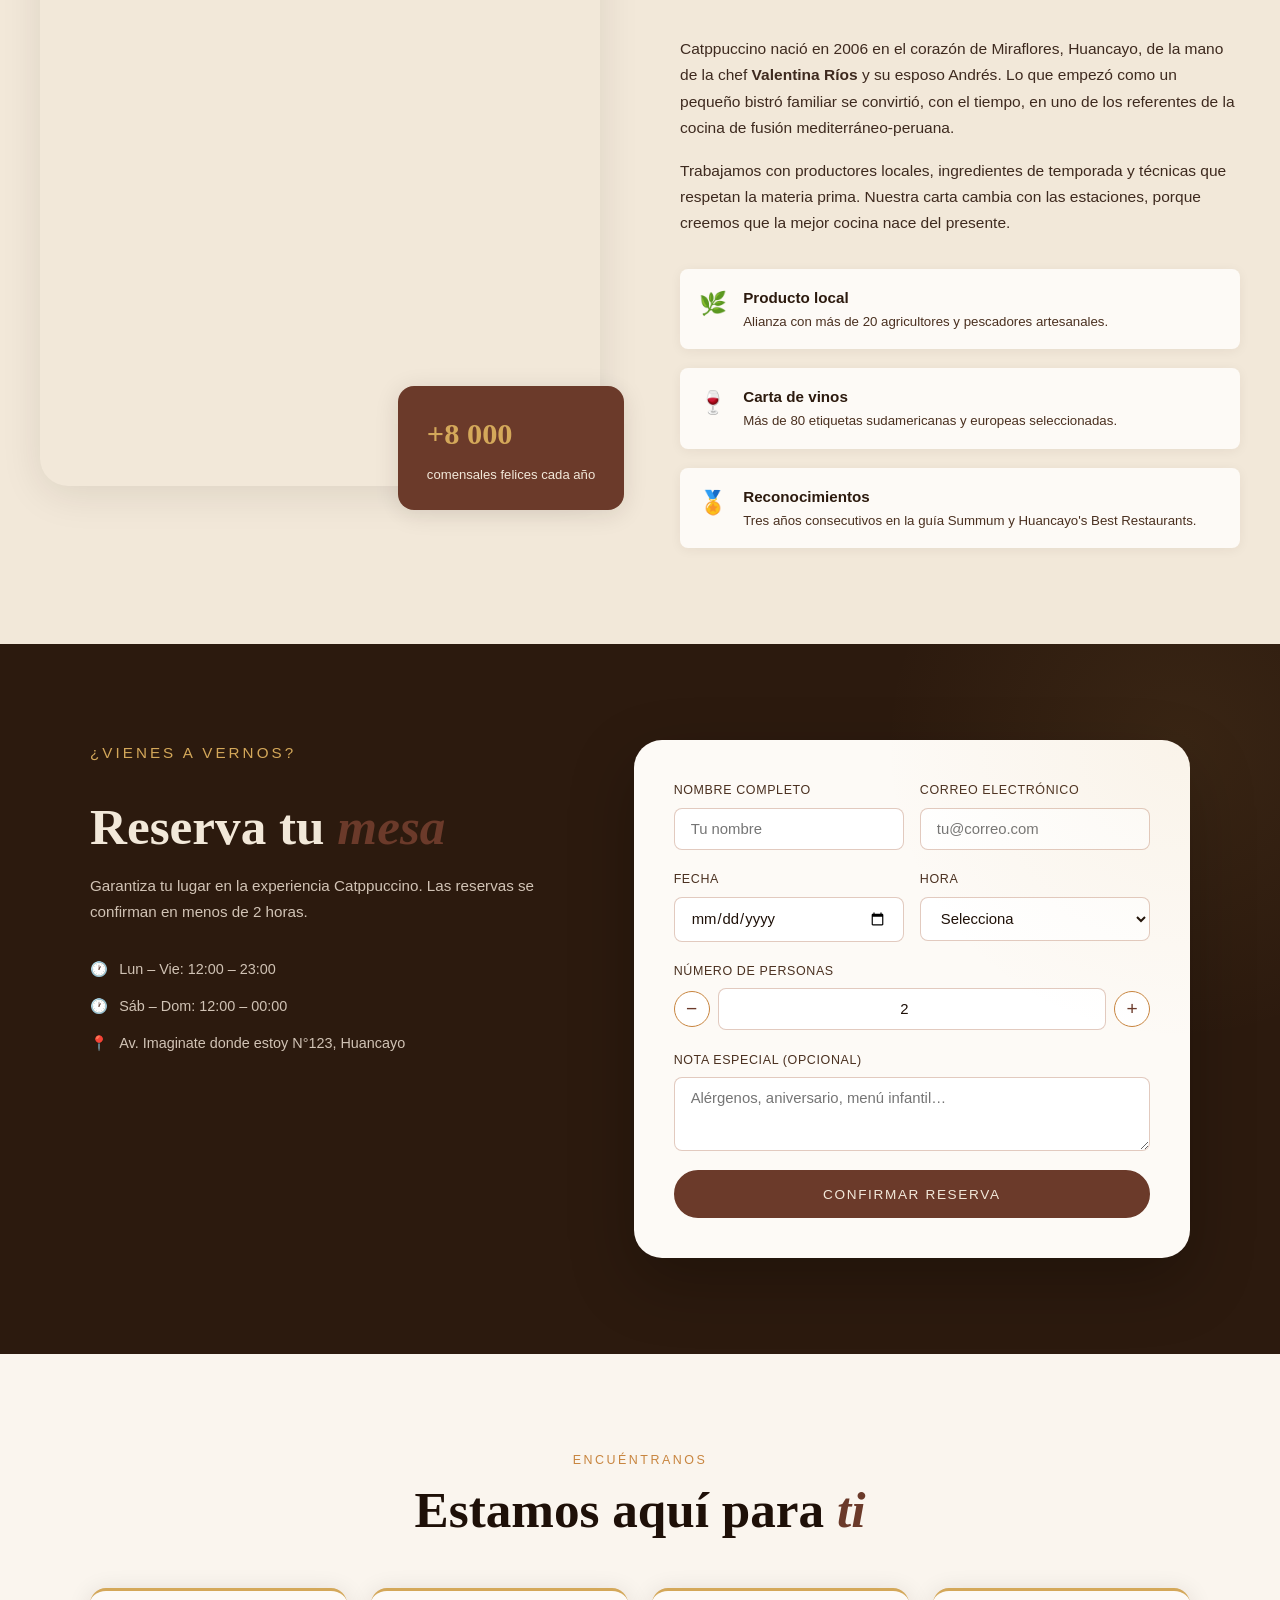
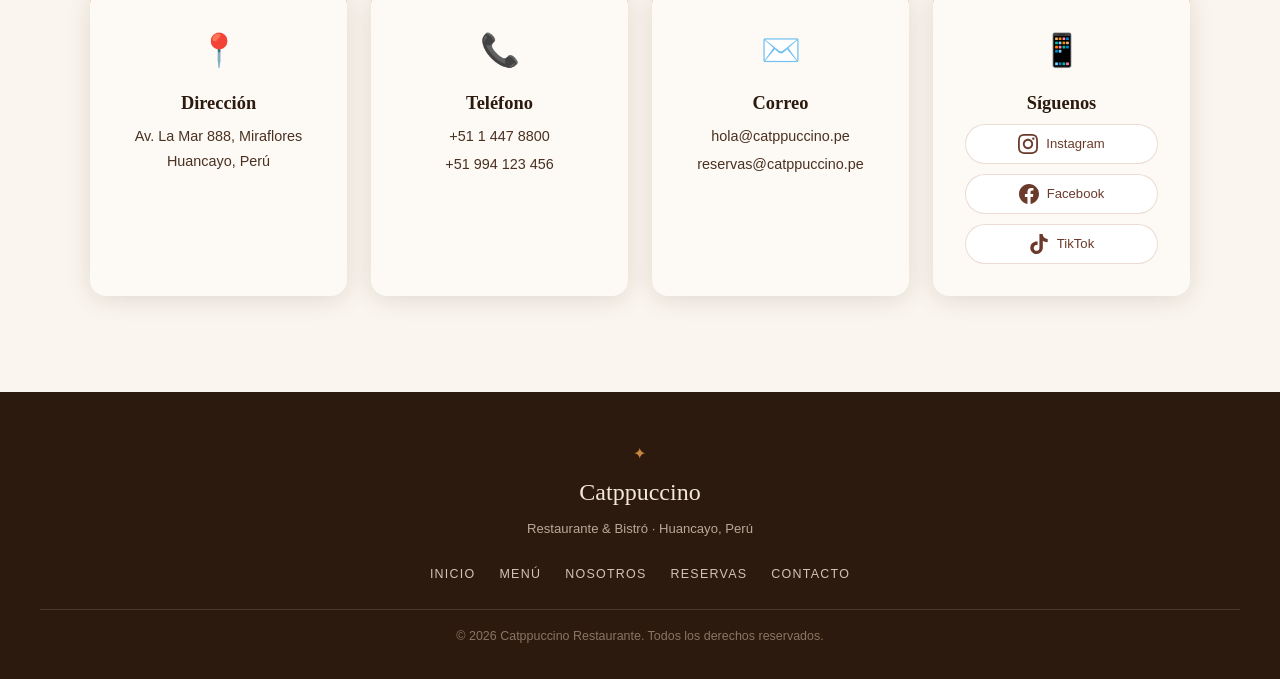
==== commit b40dfe98: "City and year fix" ====
--- a/index.html
+++ b/index.html
@@ -3,7 +3,7 @@
 <head>
   <meta charset="UTF-8" />
   <meta name="viewport" content="width=device-width, initial-scale=1.0" />
-  <title>Cappuccino — Restaurante & Bistró</title>
+  <title>Catppuccino — Restaurante & Bistró</title>
   <link rel="preconnect" href="https://fonts.googleapis.com" />
   <link rel="preconnect" href="https://fonts.gstatic.com" crossorigin />
   <link href="https://fonts.googleapis.com/css2?family=Cormorant+Garamond:ital,wght@0,300;0,400;0,600;1,300;1,400&family=Jost:wght@300;400;500&display=swap" rel="stylesheet" />
@@ -16,7 +16,7 @@
     <div class="nav-container">
       <a href="#inicio" class="logo">
         <span class="logo-icon">✦</span>
-        <span class="logo-text">Cappuccino</span>
+        <span class="logo-text">Catppuccino</span>
       </a>
 
       <!-- Menú desktop -->
@@ -41,7 +41,7 @@
     <div class="hero-grain"></div>
 
     <div class="hero-content fade-up">
-      <p class="hero-eyebrow">Restaurante & Bistró · Lima, Perú</p>
+      <p class="hero-eyebrow">Restaurante & Bistró · Huancayo, Perú</p>
       <h1 class="hero-title">
         El arte de<br/>
         <em>saborear</em><br/>
@@ -187,7 +187,7 @@
         </div>
         <div class="card-body">
           <h3>Tarta de maracuyá</h3>
-          <p>Base de mantequilla, crema de maracuyá, merengue tostado y ralladura de lima.</p>
+          <p>Base de mantequilla, crema de maracuyá, merengue tostado y ralladura de Huancayo.</p>
           <span class="card-price">S/ 25</span>
         </div>
       </div>
@@ -199,7 +199,7 @@
           <span class="card-tag">Bebida</span>
         </div>
         <div class="card-body">
-          <h3>Cappuccino de autor</h3>
+          <h3>Catppuccino de autor</h3>
           <p>Espresso peruano de altura, leche vaporizada y latte art. Servido con biscotti.</p>
           <span class="card-price">S/ 16</span>
         </div>
@@ -241,7 +241,7 @@
         <p class="section-eyebrow">Nuestra historia</p>
         <h2 class="section-title">Dos décadas de <em>pasión</em> culinaria</h2>
         <p class="about-body">
-          Cappuccino nació en 2006 en el corazón de Miraflores, Lima, de la mano de la chef 
+          Catppuccino nació en 2006 en el corazón de Miraflores, Huancayo, de la mano de la chef 
           <strong>Valentina Ríos</strong> y su esposo Andrés. Lo que empezó como un pequeño bistró 
           familiar se convirtió, con el tiempo, en uno de los referentes de la cocina de fusión 
           mediterráneo-peruana.
@@ -271,7 +271,7 @@
             <span class="pillar-icon">🏅</span>
             <div>
               <strong>Reconocimientos</strong>
-              <p>Tres años consecutivos en la guía Summum y Lima's Best Restaurants.</p>
+              <p>Tres años consecutivos en la guía Summum y Huancayo's Best Restaurants.</p>
             </div>
           </div>
         </div>
@@ -288,13 +288,13 @@
         <p class="section-eyebrow">¿Vienes a vernos?</p>
         <h2 class="section-title">Reserva tu <em>mesa</em></h2>
         <p>
-          Garantiza tu lugar en la experiencia Cappuccino. 
+          Garantiza tu lugar en la experiencia Catppuccino. 
           Las reservas se confirman en menos de 2 horas.
         </p>
         <ul class="reservas-info">
           <li><span>🕐</span> Lun – Vie: 12:00 – 23:00</li>
           <li><span>🕐</span> Sáb – Dom: 12:00 – 00:00</li>
-          <li><span>📍</span> Av. La Mar 888, Miraflores, Lima</li>
+          <li><span>📍</span> Av. Imaginate donde estoy N°123, Huancayo</li>
         </ul>
       </div>
 
@@ -357,7 +357,7 @@
       <div class="contacto-card reveal">
         <div class="ccard-icon">📍</div>
         <h4>Dirección</h4>
-        <p>Av. La Mar 888, Miraflores<br/>Lima, Perú</p>
+        <p>Av. La Mar 888, Miraflores<br/>Huancayo, Perú</p>
       </div>
 
       <div class="contacto-card reveal">
@@ -370,8 +370,8 @@
       <div class="contacto-card reveal">
         <div class="ccard-icon">✉️</div>
         <h4>Correo</h4>
-        <p>hola@cappuccino.pe</p>
-        <p>reservas@cappuccino.pe</p>
+        <p>hola@catppuccino.pe</p>
+        <p>reservas@catppuccino.pe</p>
       </div>
 
       <div class="contacto-card reveal">
@@ -401,8 +401,8 @@
     <div class="footer-inner">
       <div class="footer-brand">
         <span class="logo-icon">✦</span>
-        <span class="logo-text">Cappuccino</span>
-        <p>Restaurante & Bistró · Lima, Perú</p>
+        <span class="logo-text">Catppuccino</span>
+        <p>Restaurante & Bistró · Huancayo, Perú</p>
       </div>
       <nav class="footer-nav">
         <a href="#inicio">Inicio</a>
@@ -411,7 +411,7 @@
         <a href="#reservas">Reservas</a>
         <a href="#contacto">Contacto</a>
       </nav>
-      <p class="footer-copy">© 2025 Cappuccino Restaurante. Todos los derechos reservados.</p>
+      <p class="footer-copy">© 2026 Catppuccino Restaurante. Todos los derechos reservados.</p>
     </div>
   </footer>
 
--- a/css/estilos.css
+++ b/css/estilos.css
@@ -22,7 +22,7 @@
 
  --text-mid:   #4A3020;
 
- --text-soft:   #ddc1aa;
+ --text-soft:   #7A5C44;
 
  --shadow-soft:  0 8px 40px rgba(44,26,14,.10);
 
@@ -242,7 +242,7 @@
 
 .navbar.scrolled {
 
- background: rgba(250,245,238,.95);
+ background: rgba(250,245,238,.98);
 
  backdrop-filter: blur(12px);
 
@@ -552,11 +552,13 @@
 
 
 
+/* CORRECCIÓN: Color del subtítulo del Hero para mejor legibilidad */
+
 .hero-sub {
 
  font-size: 1rem;
 
- color: rgba(242,232,217,.65);
+ color: #E6D5B8; /* Color crema más claro y legible sobre fondo oscuro */
 
  margin-bottom: 2.5rem;
 
@@ -852,7 +854,7 @@
 
  top: 1rem; right: 1rem;
 
- background: rgba(44,26,14,.65);
+ background: rgba(44,26,14,.75); /* Más opaco para mejor contraste */
 
  backdrop-filter: blur(6px);
 
@@ -890,11 +892,13 @@
 
 }
 
+/* CORRECCIÓN: Color de la descripción del menú para mejor contraste */
+
 .card-body p {
 
  font-size: .88rem;
 
- color: var(--text-soft);
+ color: #5A3A28; /* Un marrón más oscuro y legible que el --text-soft original */
 
  line-height: 1.6;
 
@@ -902,6 +906,8 @@
 
 }
 
+/* CORRECCIÓN: Color del precio para que destaque bien */
+
 .card-price {
 
  font-family: var(--font-display);
@@ -910,17 +916,441 @@
 
  font-weight: 600;
 
+ color: #B5673A; /* Un naranja/marrón más vibrante y legible */
+
+}
+
+
+
+/* NOSOTROS */
+
+.about-section {
+
+ background: var(--crema);
+
+ padding: 6rem 2rem;
+
+}
+
+
+
+.about-inner {
+
+ max-width: 1200px;
+
+ margin: auto;
+
+ display: grid;
+
+ grid-template-columns: 1fr 1fr;
+
+ gap: 5rem;
+
+ align-items: center;
+
+}
+
+
+
+.about-img-col { position: relative; }
+
+
+
+.about-img-frame {
+
+ border-radius: var(--radius-lg);
+
+ overflow: hidden;
+
+ height: 560px;
+
+ box-shadow: var(--shadow-soft);
+
+}
+
+
+
+.about-stat-card {
+
+ position: absolute;
+
+ bottom: -1.5rem;
+
+ right: -1.5rem;
+
+ background: var(--cafe-medio);
+
+ color: var(--crema);
+
+ border-radius: var(--radius-md);
+
+ padding: 1.4rem 1.8rem;
+
+ box-shadow: var(--shadow-card);
+
+}
+
+.about-stat-card strong {
+
+ display: block;
+
+ font-family: var(--font-display);
+
+ font-size: 1.9rem;
+
+ font-weight: 600;
+
+ color: var(--dorado);
+
+}
+
+.about-stat-card span { font-size: .82rem; }
+
+
+
+.about-text-col .section-title { margin-bottom: 1.5rem; }
+
+
+
+/* CORRECCIÓN: Color del texto en la sección "Nosotros" */
+
+.about-body {
+
+ color: #3E2A1F; /* Un color oscuro pero suave, legible sobre fondo crema claro */
+
+ margin-bottom: 1rem;
+
+ font-size: .97rem;
+
+}
+
+
+
+.about-pillars { margin-top: 2rem; display: flex; flex-direction: column; gap: 1.2rem; }
+
+
+
+.pillar {
+
+ display: flex;
+
+ align-items: flex-start;
+
+ gap: 1rem;
+
+ background: var(--blanco);
+
+ border-radius: var(--radius-sm);
+
+ padding: 1rem 1.2rem;
+
+ box-shadow: 0 2px 12px rgba(44,26,14,.06);
+
+ transition: transform var(--transition);
+
+}
+
+.pillar:hover { transform: translateX(4px); }
+
+
+
+.pillar-icon { font-size: 1.4rem; flex-shrink: 0; }
+
+.pillar strong { display: block; font-size: .95rem; color: var(--cafe-oscuro); }
+
+.pillar p { font-size: .83rem; color: #4A3020; margin: 0; } /* Ajuste para legibilidad */
+
+
+
+@media (max-width: 900px) {
+
+ .about-inner { grid-template-columns: 1fr; gap: 3rem; }
+
+ .about-img-frame { height: 380px; }
+
+ .about-stat-card { right: .5rem; }
+
+}
+
+
+
+/* RESERVAS */
+
+.reservas-section {
+
+ background: var(--cafe-oscuro);
+
+ padding: 6rem 2rem;
+
+ position: relative;
+
+ overflow: hidden;
+
+}
+
+/* Luz decorativa de fondo */
+
+.reservas-section::before {
+
+ content: '';
+
+ position: absolute;
+
+ top: -200px; right: -200px;
+
+ width: 600px; height: 600px;
+
+ background: radial-gradient(circle, rgba(212,168,90,.08), transparent 70%);
+
+ pointer-events: none;
+
+}
+
+
+
+.reservas-inner {
+
+ max-width: 1100px;
+
+ margin: auto;
+
+ display: grid;
+
+ grid-template-columns: 1fr 1.2fr;
+
+ gap: 5rem;
+
+ align-items: start;
+
+}
+
+
+
+.reservas-text .section-eyebrow { color: var(--dorado); }
+
+.reservas-text .section-title { color: var(--crema); margin-bottom: 1rem; }
+
+/* CORRECCIÓN: Texto descriptivo de reservas sobre fondo oscuro */
+
+.reservas-text > p { color: #D1C3B5; /* Beige/gris claro legible */ margin-bottom: 2rem; font-size: .95rem; }
+
+
+
+.reservas-info {
+
+ display: flex;
+
+ flex-direction: column;
+
+ gap: .8rem;
+
+}
+
+/* CORRECCIÓN: Items de la lista de información */
+
+.reservas-info li {
+
+ color: #D1C3B5; /* Mismo color legible */
+
+ font-size: .9rem;
+
+ display: flex;
+
+ align-items: center;
+
+ gap: .7rem;
+
+}
+
+
+
+/* Formulario */
+
+.reserva-form {
+
+ background: var(--blanco);
+
+ border-radius: var(--radius-lg);
+
+ padding: 2.5rem;
+
+ box-shadow: 0 24px 64px rgba(0,0,0,.25);
+
+}
+
+
+
+.form-row {
+
+ display: grid;
+
+ grid-template-columns: 1fr 1fr;
+
+ gap: 1rem;
+
+}
+
+
+
+.form-group {
+
+ display: flex;
+
+ flex-direction: column;
+
+ gap: .4rem;
+
+ margin-bottom: 1.2rem;
+
+}
+
+/* CORRECCIÓN: Etiquetas del formulario más oscuras */
+
+.form-group label {
+
+ font-size: .78rem;
+
+ font-weight: 500;
+
+ letter-spacing: .05em;
+
+ text-transform: uppercase;
+
+ color: #4A3020; /* Un marrón oscuro legible */
+
+}
+
+
+
+/* CORRECCIÓN: Inputs y selects con mejor contraste */
+
+.form-group input,
+
+.form-group select,
+
+.form-group textarea {
+
+ width: 100%;
+
+ padding: .75rem 1rem;
+
+ border: 1.5px solid rgba(160,82,45,.3);
+
+ border-radius: var(--radius-sm);
+
+ background: #FFFFFF; /* Fondo completamente blanco para mejor contraste */
+
+ color: #1E1008; /* Texto casi negro */
+
+ font-family: var(--font-body);
+
+ font-size: .93rem;
+
+ transition: border-color var(--transition), box-shadow var(--transition);
+
+ outline: none;
+
+}
+
+.form-group input:focus,
+
+.form-group select:focus,
+
+.form-group textarea:focus {
+
+ border-color: var(--caramelo);
+
+ box-shadow: 0 0 0 3px rgba(200,133,63,.15);
+
+}
+
+
+
+/* Counter de personas */
+
+.counter {
+
+ display: flex;
+
+ align-items: center;
+
+ gap: .5rem;
+
+}
+
+.counter-btn {
+
+ width: 36px; height: 36px;
+
+ border-radius: 50%;
+
+ border: 1.5px solid var(--caramelo);
+
+ color: var(--cafe-medio);
+
+ font-size: 1.2rem;
+
+ display: flex;
+
+ align-items: center;
+
+ justify-content: center;
+
+ transition: var(--transition);
+
+ flex-shrink: 0;
+
+ background: white; /* Fondo blanco para el botón */
+
+}
+
+.counter-btn:hover { background: var(--cafe-medio); color: var(--crema); border-color: var(--cafe-medio); }
+
+/* CORRECCIÓN: Input del contador */
+
+.counter input { text-align: center; flex: 1; background: #FFFFFF; color: #1E1008; }
+
+
+
+/* Mensaje de éxito */
+
+.form-success {
+
+ display: none;
+
+ text-align: center;
+
+ margin-top: 1rem;
+
  color: var(--caramelo);
 
-}
-
-
-
-/* NOSOTROS */
-
-.about-section {
-
- background: var(--crema);
+ font-family: var(--font-display);
+
+ font-size: 1.05rem;
+
+ font-style: italic;
+
+}
+
+.form-success.show { display: block; animation: fadeUp .5s ease both; }
+
+
+
+@media (max-width: 900px) {
+
+ .reservas-inner { grid-template-columns: 1fr; gap: 3rem; }
+
+ .form-row { grid-template-columns: 1fr; }
+
+}
+
+
+
+/* CONTACTO */
+
+.contacto-section {
+
+ background: var(--vainilla);
 
  padding: 6rem 2rem;
 
@@ -928,624 +1358,226 @@
 
 
 
-.about-inner {
+.contacto-grid {
+
+ display: grid;
+
+ grid-template-columns: repeat(auto-fill, minmax(240px, 1fr));
+
+ gap: 1.5rem;
+
+ max-width: 1100px;
+
+ margin: auto;
+
+}
+
+
+
+/* CORRECCIÓN: Tarjetas de contacto con mejor contraste de texto */
+
+.contacto-card {
+
+ background: var(--blanco);
+
+ border-radius: var(--radius-md);
+
+ padding: 2rem;
+
+ box-shadow: var(--shadow-card);
+
+ text-align: center;
+
+ transition: transform var(--transition), box-shadow var(--transition);
+
+ border-top: 3px solid var(--dorado);
+
+}
+
+.contacto-card:hover {
+
+ transform: translateY(-5px);
+
+ box-shadow: 0 16px 40px rgba(44,26,14,.14);
+
+}
+
+
+
+.ccard-icon { font-size: 2rem; margin-bottom: 1rem; }
+
+.contacto-card h4 {
+
+ font-family: var(--font-display);
+
+ font-size: 1.15rem;
+
+ color: var(--cafe-oscuro);
+
+ margin-bottom: .6rem;
+
+}
+
+/* Texto descriptivo más oscuro y legible */
+
+.contacto-card p { font-size: .9rem; color: #4A3020; margin-bottom: .2rem; }
+
+
+
+/* Redes sociales */
+
+.social-links { display: flex; flex-direction: column; gap: .6rem; margin-top: .5rem; }
+
+
+
+.social-btn {
+
+ display: flex;
+
+ align-items: center;
+
+ justify-content: center;
+
+ gap: .5rem;
+
+ padding: .5rem 1rem;
+
+ border-radius: 50px;
+
+ border: 1.5px solid rgba(160,82,45,.2);
+
+ color: var(--cafe-medio);
+
+ font-size: .82rem;
+
+ font-weight: 500;
+
+ transition: var(--transition);
+
+ background: white; /* Fondo blanco para los botones sociales */
+
+}
+
+.social-btn:hover {
+
+ background: var(--cafe-medio);
+
+ border-color: var(--cafe-medio);
+
+ color: var(--crema);
+
+}
+
+
+
+/* FOOTER */
+
+.footer {
+
+ background: var(--cafe-oscuro);
+
+ padding: 3rem 2rem 2rem;
+
+}
+
+
+
+.footer-inner {
 
  max-width: 1200px;
 
  margin: auto;
 
- display: grid;
-
- grid-template-columns: 1fr 1fr;
-
- gap: 5rem;
+ display: flex;
+
+ flex-direction: column;
 
  align-items: center;
 
-}
-
-
-
-.about-img-col { position: relative; }
-
-
-
-.about-img-frame {
-
- border-radius: var(--radius-lg);
-
- overflow: hidden;
-
- height: 560px;
-
- box-shadow: var(--shadow-soft);
-
-}
-
-
-
-.about-stat-card {
-
- position: absolute;
-
- bottom: -1.5rem;
-
- right: -1.5rem;
-
- background: var(--cafe-medio);
+ gap: 1.5rem;
+
+ text-align: center;
+
+}
+
+
+
+.footer-brand {
+
+ display: flex;
+
+ flex-direction: column;
+
+ align-items: center;
+
+ gap: .3rem;
+
+}
+
+.footer-brand .logo-text {
+
+ font-family: var(--font-display);
+
+ font-size: 1.5rem;
 
  color: var(--crema);
 
- border-radius: var(--radius-md);
-
- padding: 1.4rem 1.8rem;
-
- box-shadow: var(--shadow-card);
-
-}
-
-.about-stat-card strong {
-
- display: block;
-
- font-family: var(--font-display);
-
- font-size: 1.9rem;
-
- font-weight: 600;
-
- color: var(--dorado);
-
-}
-
-.about-stat-card span { font-size: .82rem; }
-
-
-
-.about-text-col .section-title { margin-bottom: 1.5rem; }
-
-
-
-.about-body {
-
- color: var(--text-mid);
-
- margin-bottom: 1rem;
-
- font-size: .97rem;
-
-}
-
-
-
-.about-pillars { margin-top: 2rem; display: flex; flex-direction: column; gap: 1.2rem; }
-
-
-
-.pillar {
+}
+
+/* CORRECCIÓN: Texto de marca en footer */
+
+.footer-brand p { font-size: .82rem; color: #B8A99A; /* Un gris/marrón claro legible sobre fondo oscuro */ }
+
+
+
+.footer-nav {
 
  display: flex;
 
- align-items: flex-start;
-
- gap: 1rem;
-
- background: var(--blanco);
-
- border-radius: var(--radius-sm);
-
- padding: 1rem 1.2rem;
-
- box-shadow: 0 2px 12px rgba(44,26,14,.06);
-
- transition: transform var(--transition);
-
-}
-
-.pillar:hover { transform: translateX(4px); }
-
-
-
-.pillar-icon { font-size: 1.4rem; flex-shrink: 0; }
-
-.pillar strong { display: block; font-size: .95rem; color: var(--cafe-oscuro); }
-
-.pillar p { font-size: .83rem; color: var(--text-soft); margin: 0; }
-
-
-
-@media (max-width: 900px) {
-
- .about-inner { grid-template-columns: 1fr; gap: 3rem; }
-
- .about-img-frame { height: 380px; }
-
- .about-stat-card { right: .5rem; }
-
-}
-
-
-
-/* RESERVAS */
-
-.reservas-section {
-
- background: var(--cafe-oscuro);
-
- padding: 6rem 2rem;
-
- position: relative;
-
- overflow: hidden;
-
-}
-
-/* Luz decorativa de fondo */
-
-.reservas-section::before {
-
- content: '';
-
- position: absolute;
-
- top: -200px; right: -200px;
-
- width: 600px; height: 600px;
-
- background: radial-gradient(circle, rgba(212,168,90,.08), transparent 70%);
-
- pointer-events: none;
-
-}
-
-
-
-.reservas-inner {
-
- max-width: 1100px;
-
- margin: auto;
-
- display: grid;
-
- grid-template-columns: 1fr 1.2fr;
-
- gap: 5rem;
-
- align-items: start;
-
-}
-
-
-
-.reservas-text .section-eyebrow { color: var(--dorado); }
-
-.reservas-text .section-title { color: var(--crema); margin-bottom: 1rem; }
-
-.reservas-text > p { color: rgba(242,232,217,.65); margin-bottom: 2rem; font-size: .95rem; }
-
-
-
-.reservas-info {
-
- display: flex;
-
- flex-direction: column;
-
- gap: .8rem;
-
-}
-
-.reservas-info li {
-
- color: rgba(242,232,217,.75);
-
- font-size: .9rem;
-
- display: flex;
-
- align-items: center;
-
- gap: .7rem;
-
-}
-
-
-
-/* Formulario */
-
-.reserva-form {
-
- background: var(--blanco);
-
- border-radius: var(--radius-lg);
-
- padding: 2.5rem;
-
- box-shadow: 0 24px 64px rgba(0,0,0,.25);
-
-}
-
-
-
-.form-row {
-
- display: grid;
-
- grid-template-columns: 1fr 1fr;
-
- gap: 1rem;
-
-}
-
-
-
-.form-group {
-
- display: flex;
-
- flex-direction: column;
-
- gap: .4rem;
-
- margin-bottom: 1.2rem;
-
-}
-
-.form-group label {
+ flex-wrap: wrap;
+
+ gap: 1.5rem;
+
+ justify-content: center;
+
+}
+
+/* CORRECCIÓN: Links del footer más visibles */
+
+.footer-nav a {
 
  font-size: .78rem;
 
  font-weight: 500;
 
- letter-spacing: .05em;
+ letter-spacing: .1em;
 
  text-transform: uppercase;
 
- color: var(--text-soft);
-
-}
-
-
-
-.form-group input,
-
-.form-group select,
-
-.form-group textarea {
+ color: #D1C3B5; /* Color más claro y legible */
+
+ transition: color var(--transition);
+
+}
+
+.footer-nav a:hover { color: var(--dorado); }
+
+
+
+/* CORRECCIÓN: Copyright del footer */
+
+.footer-copy {
+
+ font-size: .78rem;
+
+ color: #8A7562; /* Un gris/marrón más claro que el original */
+
+ padding-top: 1rem;
+
+ border-top: 1px solid rgba(242,232,217,.15);
 
  width: 100%;
 
- padding: .75rem 1rem;
-
- border: 1.5px solid rgba(160,82,45,.2);
-
- border-radius: var(--radius-sm);
-
- background: var(--vainilla);
-
- color: var(--text-dark);
-
- font-family: var(--font-body);
-
- font-size: .93rem;
-
- transition: border-color var(--transition), box-shadow var(--transition);
-
- outline: none;
-
-}
-
-.form-group input:focus,
-
-.form-group select:focus,
-
-.form-group textarea:focus {
-
- border-color: var(--caramelo);
-
- box-shadow: 0 0 0 3px rgba(200,133,63,.15);
-
-}
-
-
-
-/* Counter de personas */
-
-.counter {
-
- display: flex;
-
- align-items: center;
-
- gap: .5rem;
-
-}
-
-.counter-btn {
-
- width: 36px; height: 36px;
-
- border-radius: 50%;
-
- border: 1.5px solid var(--caramelo);
-
- color: var(--cafe-medio);
-
- font-size: 1.2rem;
-
- display: flex;
-
- align-items: center;
-
- justify-content: center;
-
- transition: var(--transition);
-
- flex-shrink: 0;
-
-}
-
-.counter-btn:hover { background: var(--cafe-medio); color: var(--crema); border-color: var(--cafe-medio); }
-
-.counter input { text-align: center; flex: 1; }
-
-
-
-/* Mensaje de éxito */
-
-.form-success {
-
- display: none;
-
- text-align: center;
-
- margin-top: 1rem;
-
- color: var(--caramelo);
-
- font-family: var(--font-display);
-
- font-size: 1.05rem;
-
- font-style: italic;
-
-}
-
-.form-success.show { display: block; animation: fadeUp .5s ease both; }
-
-
-
-@media (max-width: 900px) {
-
- .reservas-inner { grid-template-columns: 1fr; gap: 3rem; }
-
- .form-row { grid-template-columns: 1fr; }
-
-}
-
-
-
-/* CONTACTO */
-
-.contacto-section {
-
- background: var(--vainilla);
-
- padding: 6rem 2rem;
-
-}
-
-
-
-.contacto-grid {
-
- display: grid;
-
- grid-template-columns: repeat(auto-fill, minmax(240px, 1fr));
-
- gap: 1.5rem;
-
- max-width: 1100px;
-
- margin: auto;
-
-}
-
-
-
-.contacto-card {
-
- background: var(--blanco);
-
- border-radius: var(--radius-md);
-
- padding: 2rem;
-
- box-shadow: var(--shadow-card);
-
- text-align: center;
-
- transition: transform var(--transition), box-shadow var(--transition);
-
- border-top: 3px solid var(--dorado);
-
-}
-
-.contacto-card:hover {
-
- transform: translateY(-5px);
-
- box-shadow: 0 16px 40px rgba(44,26,14,.14);
-
-}
-
-
-
-.ccard-icon { font-size: 2rem; margin-bottom: 1rem; }
-
-.contacto-card h4 {
-
- font-family: var(--font-display);
-
- font-size: 1.15rem;
-
- color: var(--cafe-oscuro);
-
- margin-bottom: .6rem;
-
-}
-
-.contacto-card p { font-size: .9rem; color: var(--text-soft); margin-bottom: .2rem; }
-
-
-
-/* Redes sociales */
-
-.social-links { display: flex; flex-direction: column; gap: .6rem; margin-top: .5rem; }
-
-
-
-.social-btn {
-
- display: flex;
-
- align-items: center;
-
- justify-content: center;
-
- gap: .5rem;
-
- padding: .5rem 1rem;
-
- border-radius: 50px;
-
- border: 1.5px solid rgba(160,82,45,.2);
-
- color: var(--cafe-medio);
-
- font-size: .82rem;
-
- font-weight: 500;
-
- transition: var(--transition);
-
-}
-
-.social-btn:hover {
-
- background: var(--cafe-medio);
-
- border-color: var(--cafe-medio);
-
- color: var(--crema);
-
-}
-
-
-
-/* FOOTER */
-
-.footer {
-
- background: var(--cafe-oscuro);
-
- padding: 3rem 2rem 2rem;
-
-}
-
-
-
-.footer-inner {
-
- max-width: 1200px;
-
- margin: auto;
-
- display: flex;
-
- flex-direction: column;
-
- align-items: center;
-
- gap: 1.5rem;
-
- text-align: center;
-
-}
-
-
-
-.footer-brand {
-
- display: flex;
-
- flex-direction: column;
-
- align-items: center;
-
- gap: .3rem;
-
-}
-
-.footer-brand .logo-text {
-
- font-family: var(--font-display);
-
- font-size: 1.5rem;
-
- color: var(--crema);
-
-}
-
-.footer-brand p { font-size: .82rem; color: rgba(242,232,217,.4); }
-
-
-
-.footer-nav {
-
- display: flex;
-
- flex-wrap: wrap;
-
- gap: 1.5rem;
-
- justify-content: center;
-
-}
-
-.footer-nav a {
-
- font-size: .78rem;
-
- font-weight: 500;
-
- letter-spacing: .1em;
-
- text-transform: uppercase;
-
- color: rgba(242,232,217,.5);
-
- transition: color var(--transition);
-
-}
-
-.footer-nav a:hover { color: var(--dorado); }
-
-
-
-.footer-copy {
-
- font-size: .78rem;
-
- color: rgba(242,232,217,.25);
-
- padding-top: 1rem;
-
- border-top: 1px solid rgba(242,232,217,.08);
-
- width: 100%;
-
 }
 
 
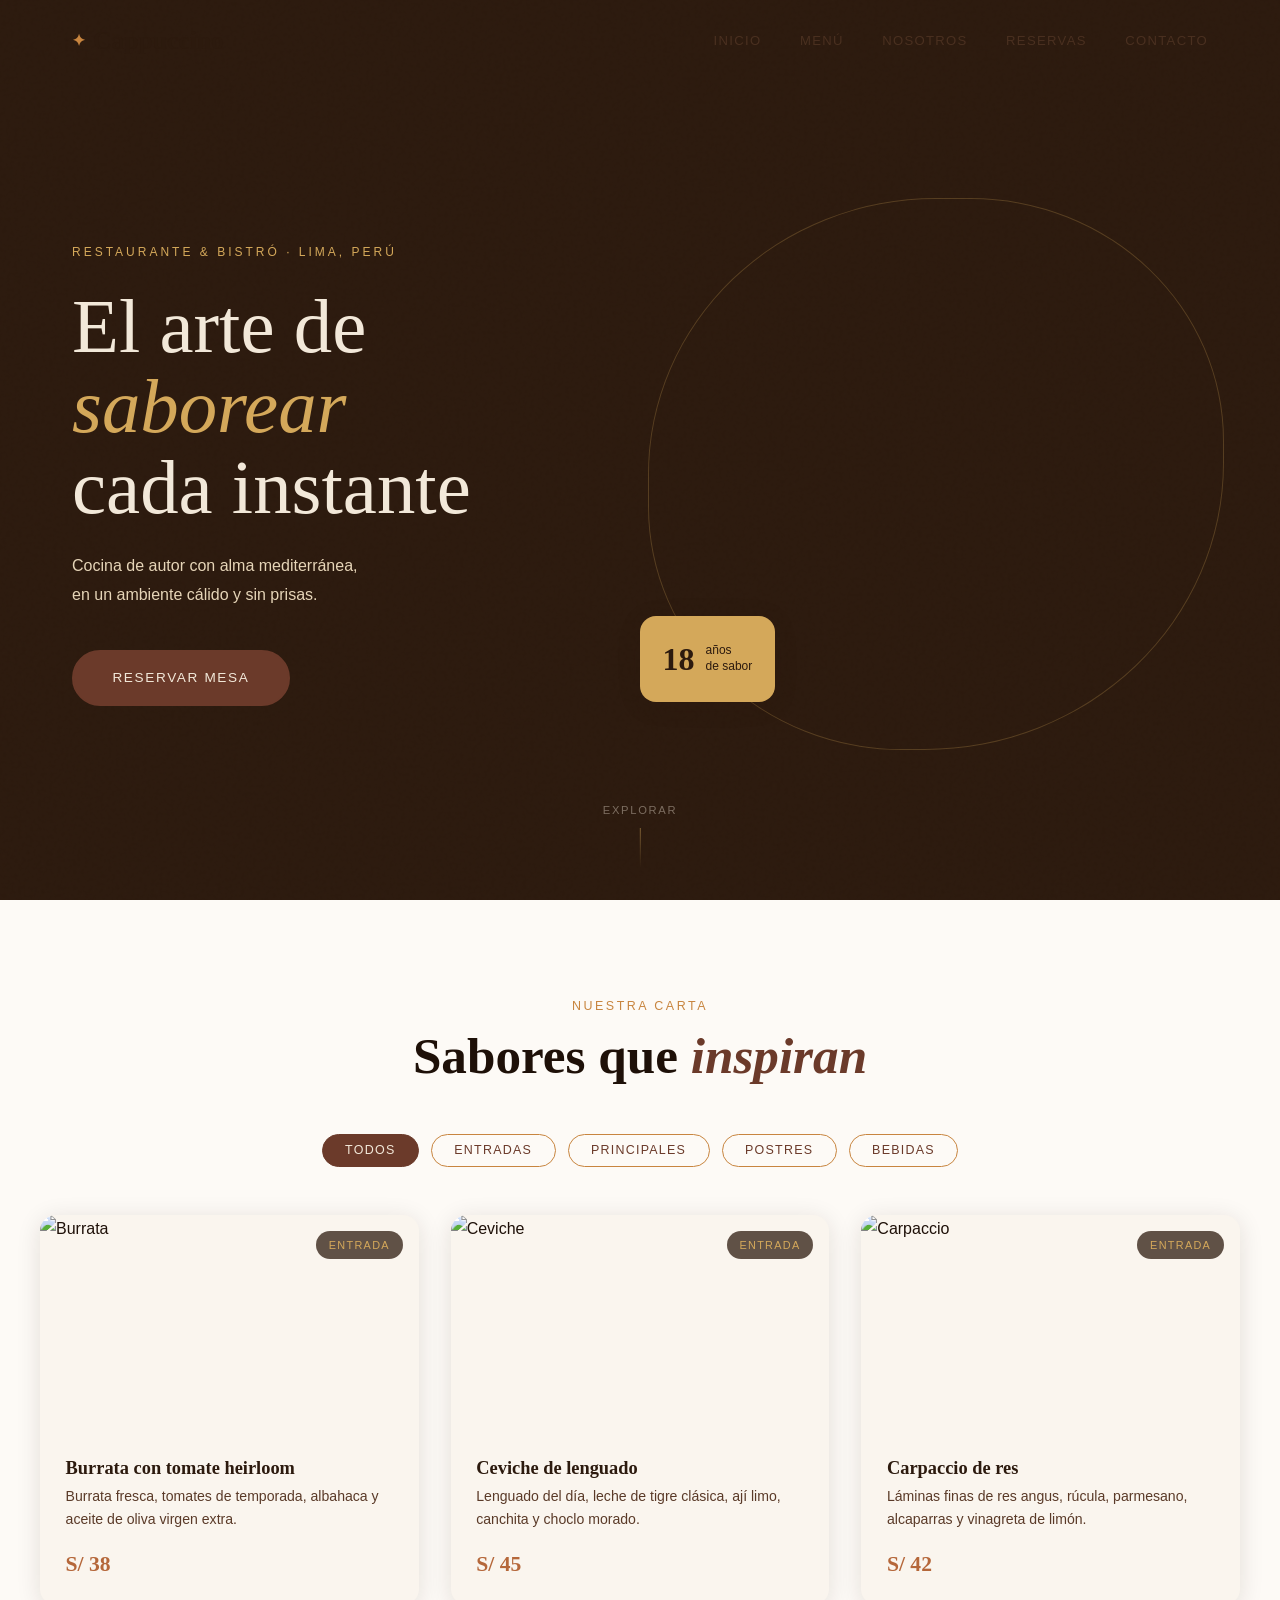
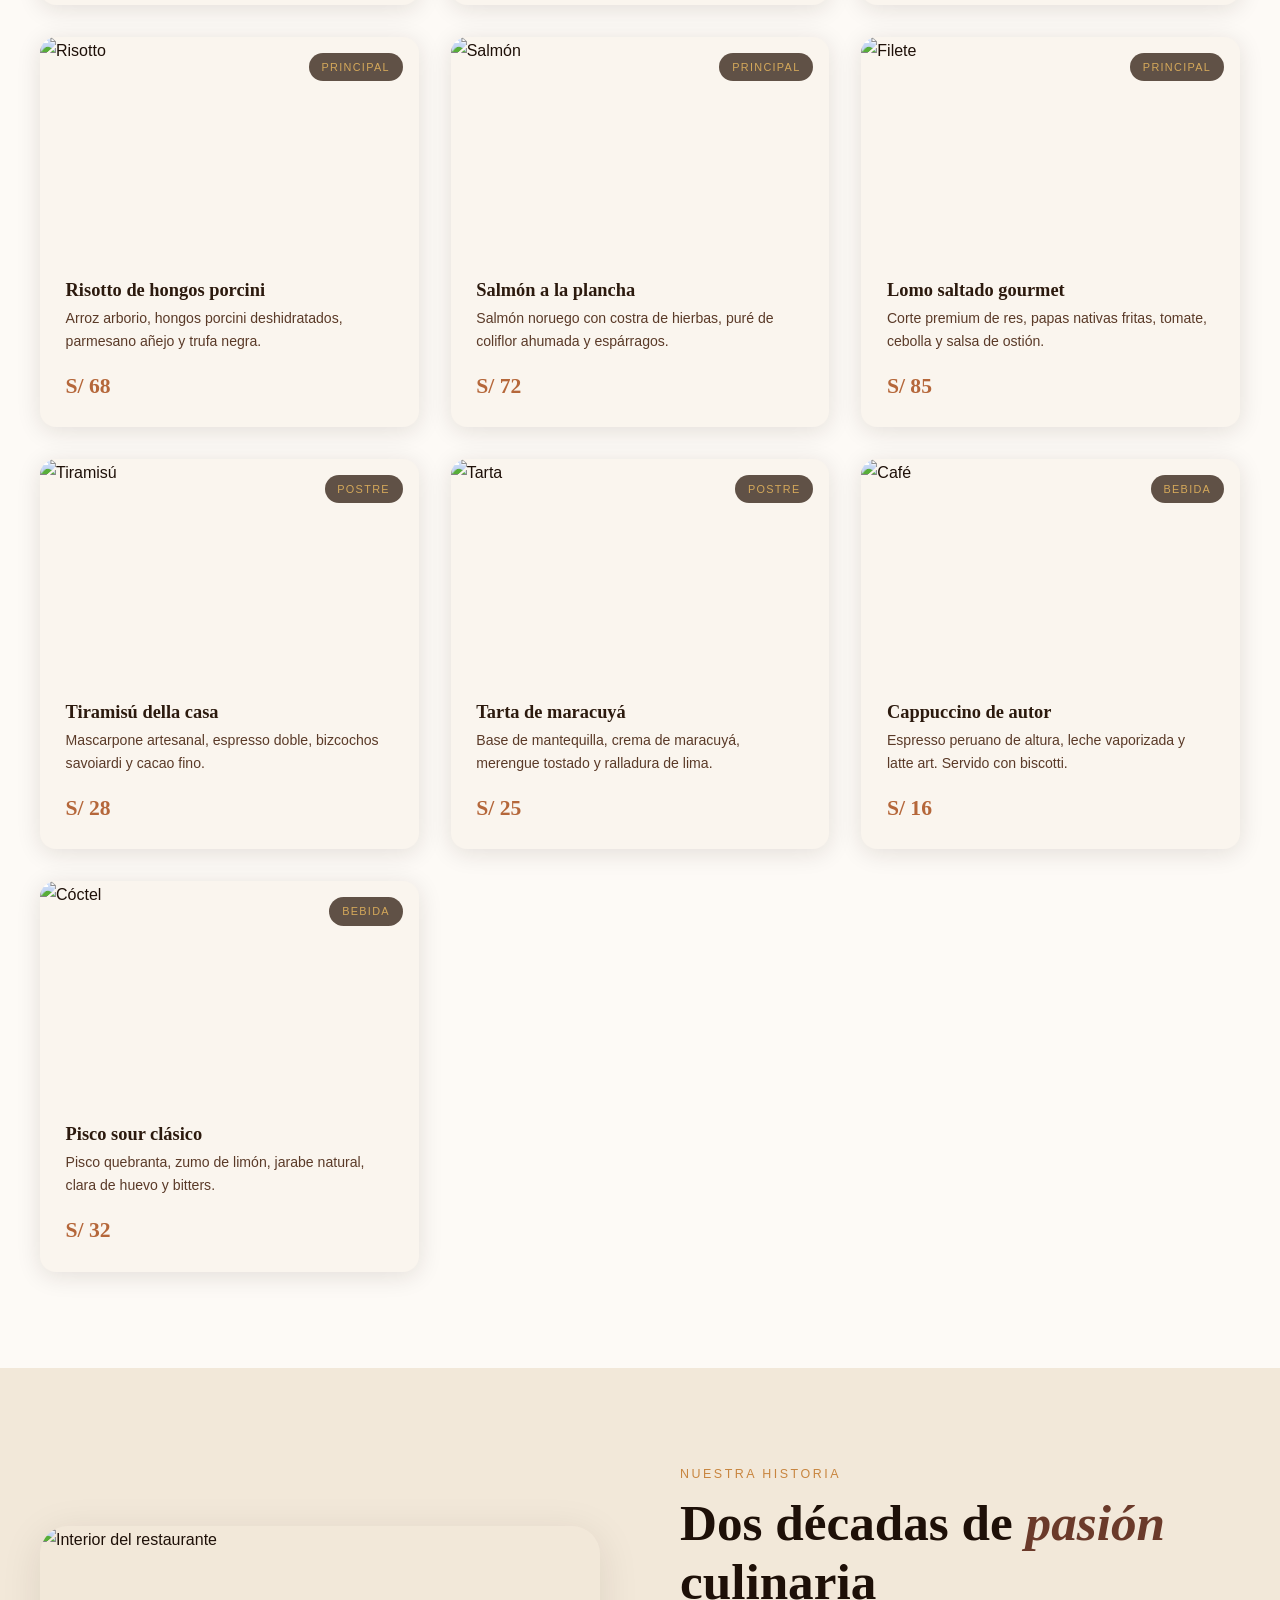
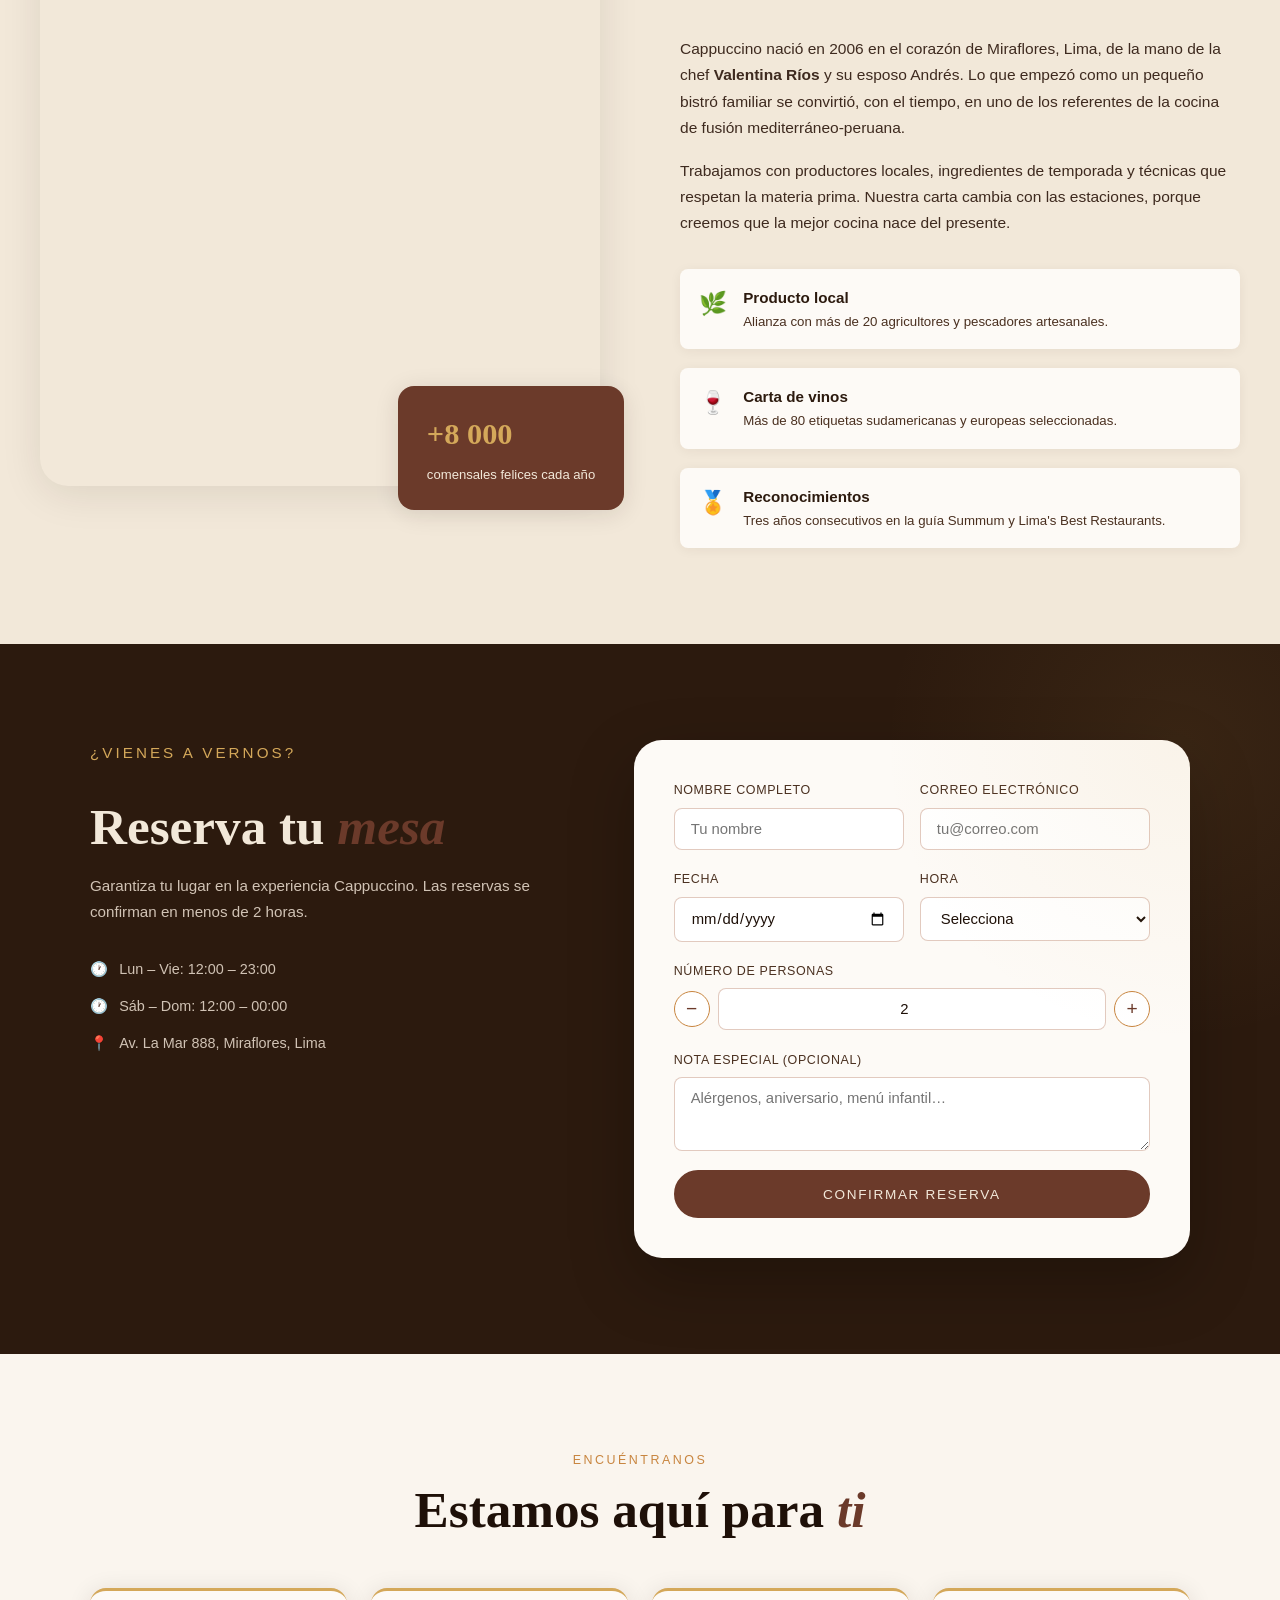
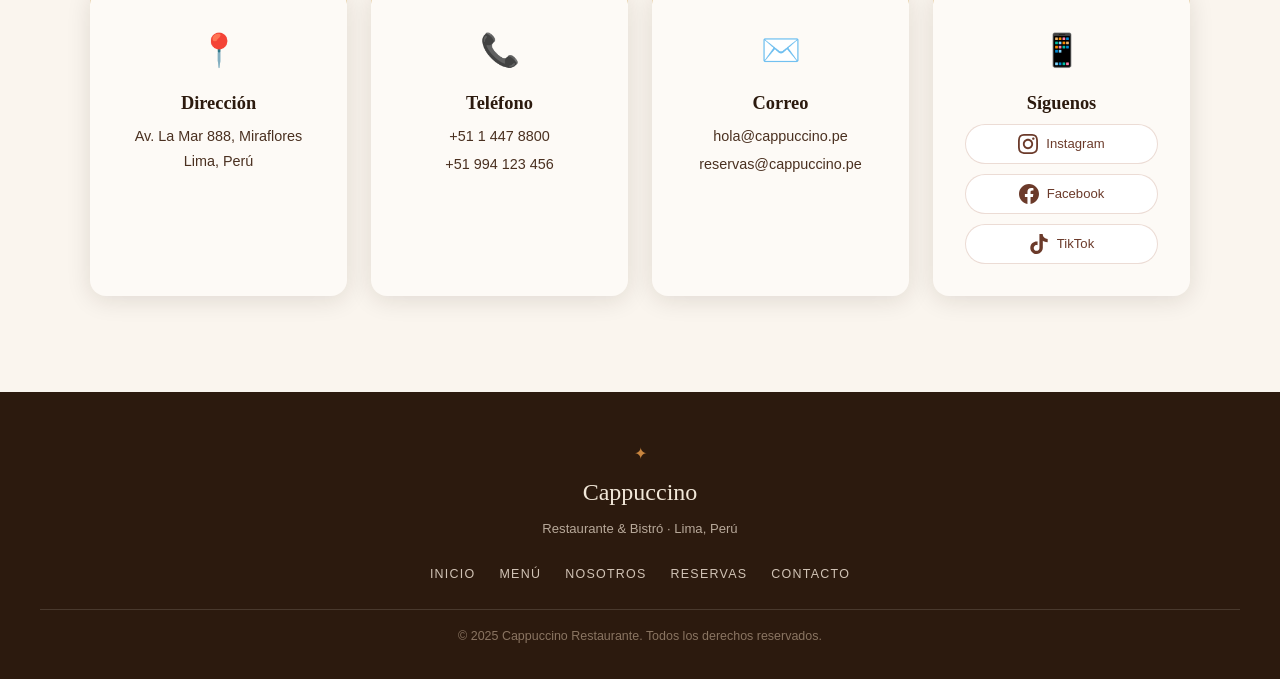
==== commit e00d6b5c: "gooooo" ====
--- a/index.html
+++ b/index.html
@@ -3,7 +3,7 @@
 <head>
   <meta charset="UTF-8" />
   <meta name="viewport" content="width=device-width, initial-scale=1.0" />
-  <title>Catppuccino — Restaurante & Bistró</title>
+  <title>Cappuccino — Restaurante & Bistró</title>
   <link rel="preconnect" href="https://fonts.googleapis.com" />
   <link rel="preconnect" href="https://fonts.gstatic.com" crossorigin />
   <link href="https://fonts.googleapis.com/css2?family=Cormorant+Garamond:ital,wght@0,300;0,400;0,600;1,300;1,400&family=Jost:wght@300;400;500&display=swap" rel="stylesheet" />
@@ -16,7 +16,7 @@
     <div class="nav-container">
       <a href="#inicio" class="logo">
         <span class="logo-icon">✦</span>
-        <span class="logo-text">Catppuccino</span>
+        <span class="logo-text">Cappuccino</span>
       </a>
 
       <!-- Menú desktop -->
@@ -41,7 +41,7 @@
     <div class="hero-grain"></div>
 
     <div class="hero-content fade-up">
-      <p class="hero-eyebrow">Restaurante & Bistró · Huancayo, Perú</p>
+      <p class="hero-eyebrow">Restaurante & Bistró · Lima, Perú</p>
       <h1 class="hero-title">
         El arte de<br/>
         <em>saborear</em><br/>
@@ -187,7 +187,7 @@
         </div>
         <div class="card-body">
           <h3>Tarta de maracuyá</h3>
-          <p>Base de mantequilla, crema de maracuyá, merengue tostado y ralladura de Huancayo.</p>
+          <p>Base de mantequilla, crema de maracuyá, merengue tostado y ralladura de lima.</p>
           <span class="card-price">S/ 25</span>
         </div>
       </div>
@@ -199,7 +199,7 @@
           <span class="card-tag">Bebida</span>
         </div>
         <div class="card-body">
-          <h3>Catppuccino de autor</h3>
+          <h3>Cappuccino de autor</h3>
           <p>Espresso peruano de altura, leche vaporizada y latte art. Servido con biscotti.</p>
           <span class="card-price">S/ 16</span>
         </div>
@@ -241,7 +241,7 @@
         <p class="section-eyebrow">Nuestra historia</p>
         <h2 class="section-title">Dos décadas de <em>pasión</em> culinaria</h2>
         <p class="about-body">
-          Catppuccino nació en 2006 en el corazón de Miraflores, Huancayo, de la mano de la chef 
+          Cappuccino nació en 2006 en el corazón de Miraflores, Lima, de la mano de la chef 
           <strong>Valentina Ríos</strong> y su esposo Andrés. Lo que empezó como un pequeño bistró 
           familiar se convirtió, con el tiempo, en uno de los referentes de la cocina de fusión 
           mediterráneo-peruana.
@@ -271,7 +271,7 @@
             <span class="pillar-icon">🏅</span>
             <div>
               <strong>Reconocimientos</strong>
-              <p>Tres años consecutivos en la guía Summum y Huancayo's Best Restaurants.</p>
+              <p>Tres años consecutivos en la guía Summum y Lima's Best Restaurants.</p>
             </div>
           </div>
         </div>
@@ -288,13 +288,13 @@
         <p class="section-eyebrow">¿Vienes a vernos?</p>
         <h2 class="section-title">Reserva tu <em>mesa</em></h2>
         <p>
-          Garantiza tu lugar en la experiencia Catppuccino. 
+          Garantiza tu lugar en la experiencia Cappuccino. 
           Las reservas se confirman en menos de 2 horas.
         </p>
         <ul class="reservas-info">
           <li><span>🕐</span> Lun – Vie: 12:00 – 23:00</li>
           <li><span>🕐</span> Sáb – Dom: 12:00 – 00:00</li>
-          <li><span>📍</span> Av. Imaginate donde estoy N°123, Huancayo</li>
+          <li><span>📍</span> Av. La Mar 888, Miraflores, Lima</li>
         </ul>
       </div>
 
@@ -357,7 +357,7 @@
       <div class="contacto-card reveal">
         <div class="ccard-icon">📍</div>
         <h4>Dirección</h4>
-        <p>Av. La Mar 888, Miraflores<br/>Huancayo, Perú</p>
+        <p>Av. La Mar 888, Miraflores<br/>Lima, Perú</p>
       </div>
 
       <div class="contacto-card reveal">
@@ -370,8 +370,8 @@
       <div class="contacto-card reveal">
         <div class="ccard-icon">✉️</div>
         <h4>Correo</h4>
-        <p>hola@catppuccino.pe</p>
-        <p>reservas@catppuccino.pe</p>
+        <p>hola@cappuccino.pe</p>
+        <p>reservas@cappuccino.pe</p>
       </div>
 
       <div class="contacto-card reveal">
@@ -401,8 +401,8 @@
     <div class="footer-inner">
       <div class="footer-brand">
         <span class="logo-icon">✦</span>
-        <span class="logo-text">Catppuccino</span>
-        <p>Restaurante & Bistró · Huancayo, Perú</p>
+        <span class="logo-text">Cappuccino</span>
+        <p>Restaurante & Bistró · Lima, Perú</p>
       </div>
       <nav class="footer-nav">
         <a href="#inicio">Inicio</a>
@@ -411,7 +411,7 @@
         <a href="#reservas">Reservas</a>
         <a href="#contacto">Contacto</a>
       </nav>
-      <p class="footer-copy">© 2026 Catppuccino Restaurante. Todos los derechos reservados.</p>
+      <p class="footer-copy">© 2025 Cappuccino Restaurante. Todos los derechos reservados.</p>
     </div>
   </footer>
 
--- a/css/estilos.css
+++ b/css/estilos.css
@@ -22,7 +22,7 @@
 
  --text-mid:   #4A3020;
 
- --text-soft:   #7A5C44;
+ --text-soft:   #ddc1aa;
 
  --shadow-soft:  0 8px 40px rgba(44,26,14,.10);
 
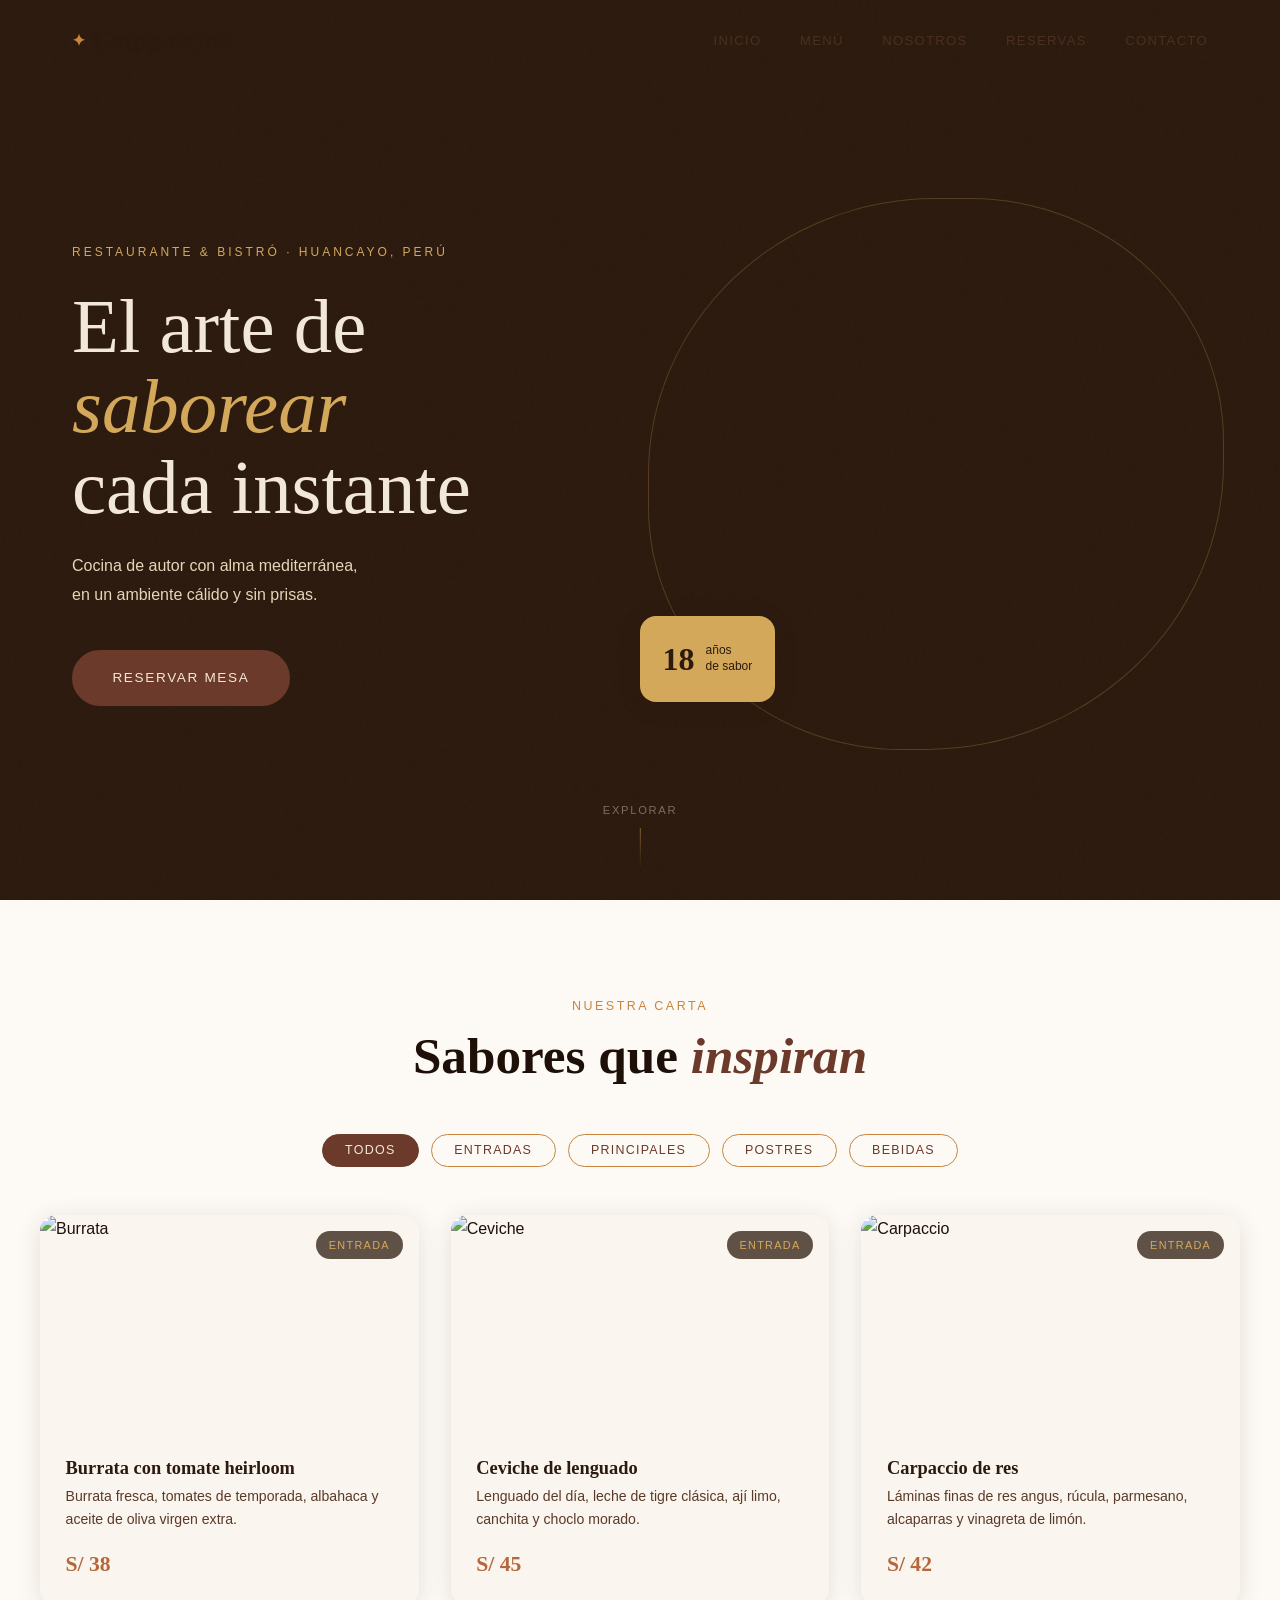
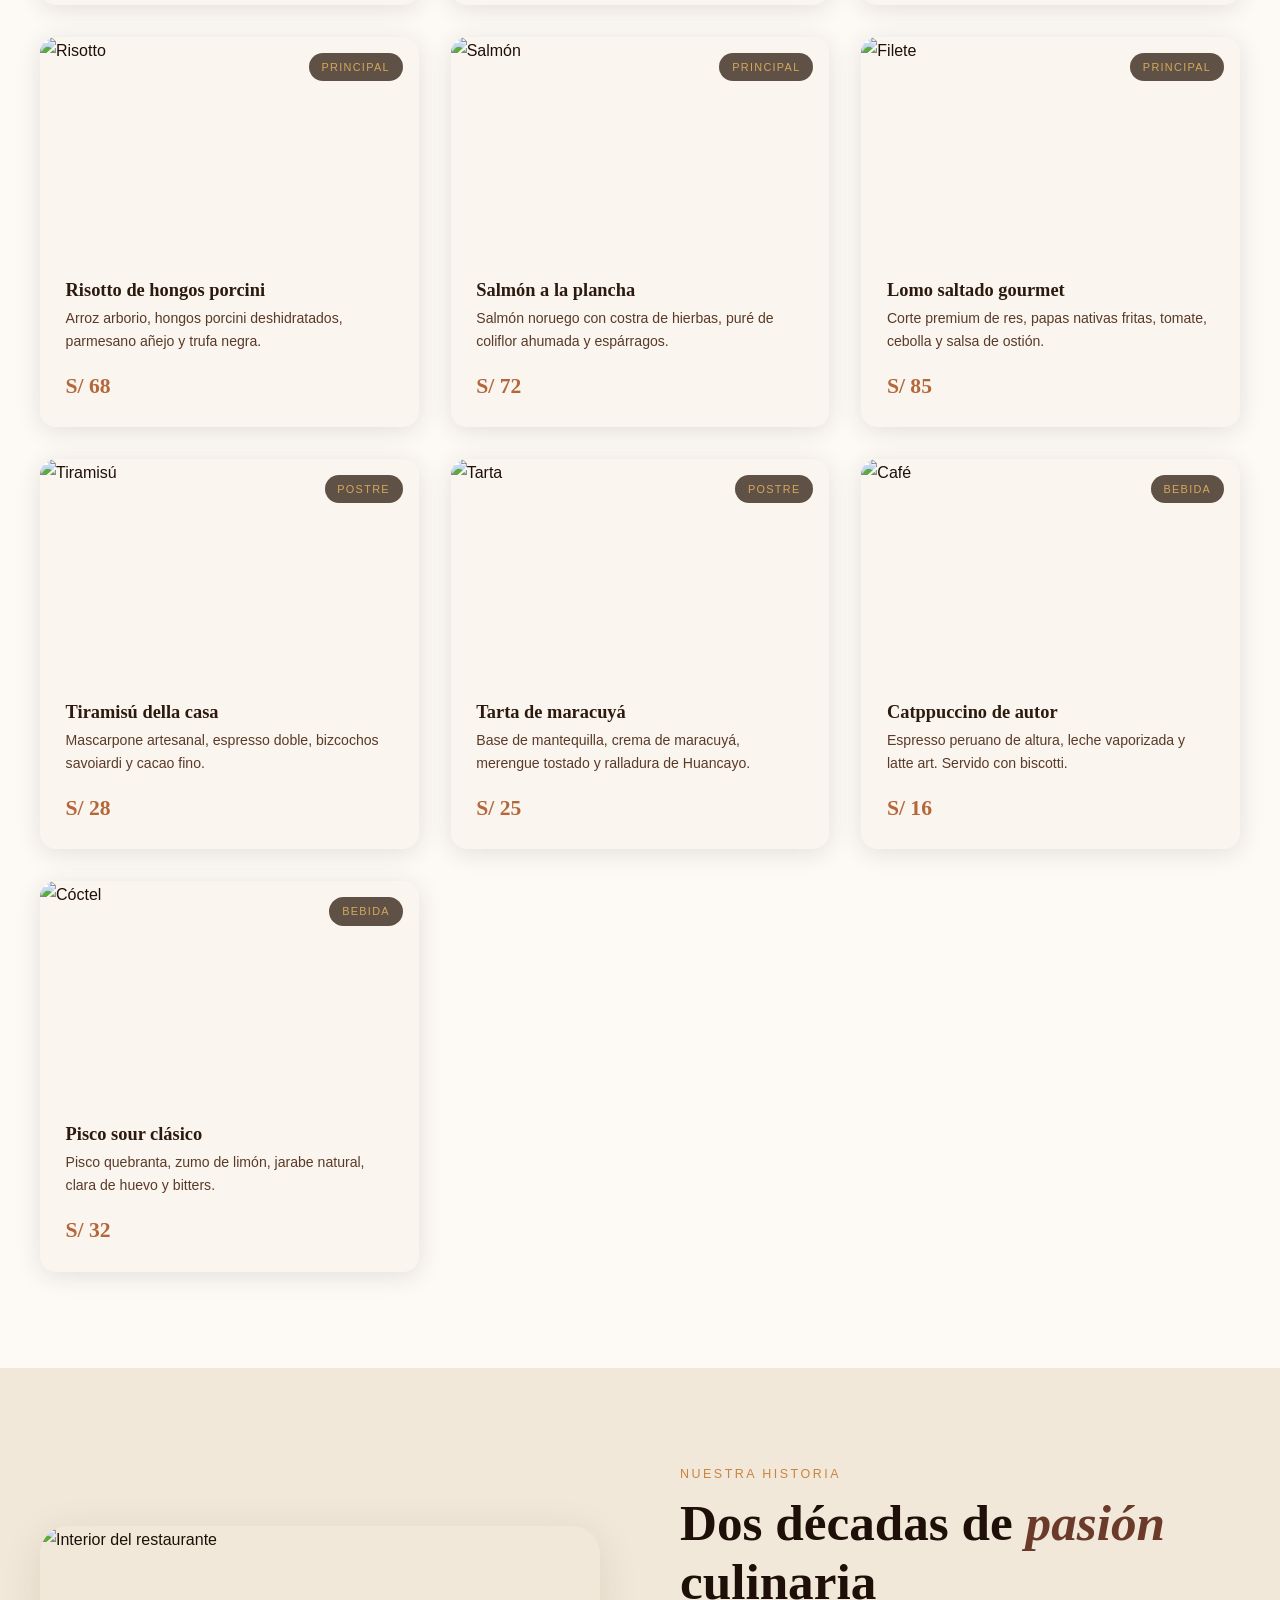
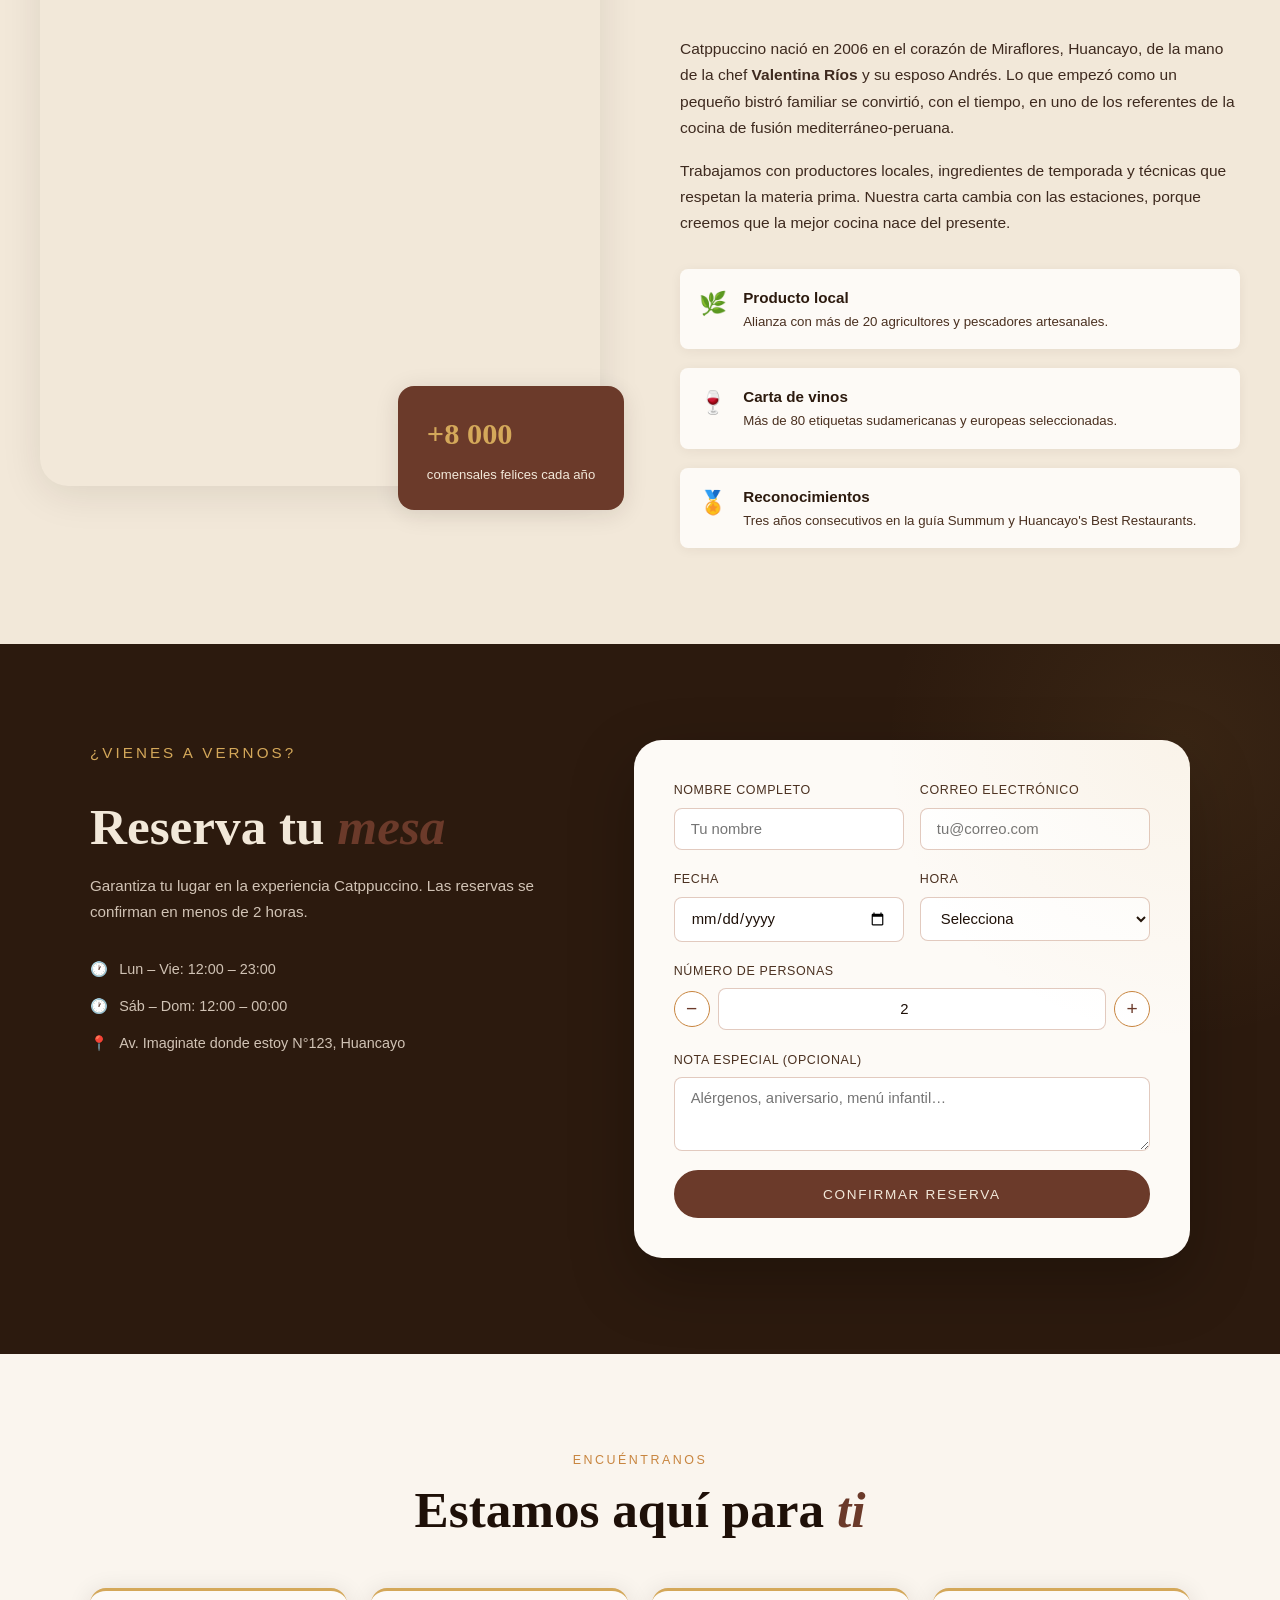
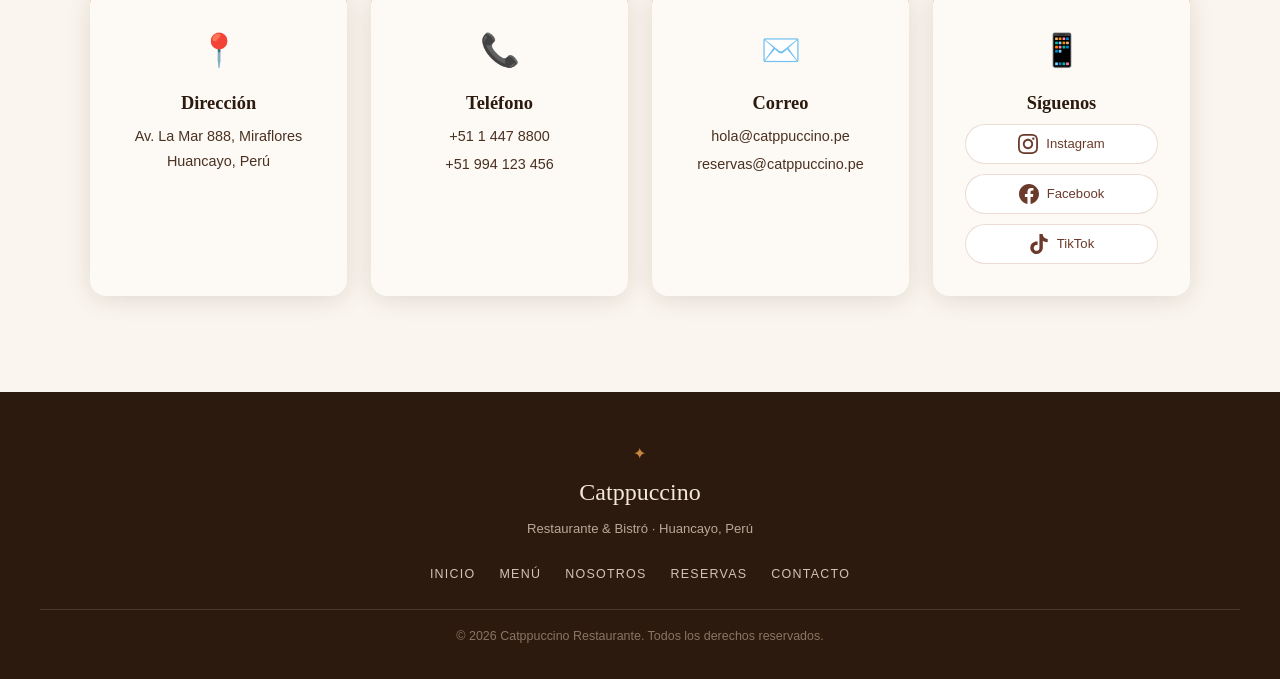
==== commit c29ba329: "Merge branch 'Guillermo' of https://github.com/Gato-Tofu/Pagina_Restaurante into Jimy" ====
--- a/index.html
+++ b/index.html
@@ -3,7 +3,7 @@
 <head>
   <meta charset="UTF-8" />
   <meta name="viewport" content="width=device-width, initial-scale=1.0" />
-  <title>Cappuccino — Restaurante & Bistró</title>
+  <title>Catppuccino — Restaurante & Bistró</title>
   <link rel="preconnect" href="https://fonts.googleapis.com" />
   <link rel="preconnect" href="https://fonts.gstatic.com" crossorigin />
   <link href="https://fonts.googleapis.com/css2?family=Cormorant+Garamond:ital,wght@0,300;0,400;0,600;1,300;1,400&family=Jost:wght@300;400;500&display=swap" rel="stylesheet" />
@@ -16,7 +16,7 @@
     <div class="nav-container">
       <a href="#inicio" class="logo">
         <span class="logo-icon">✦</span>
-        <span class="logo-text">Cappuccino</span>
+        <span class="logo-text">Catppuccino</span>
       </a>
 
       <!-- Menú desktop -->
@@ -41,7 +41,7 @@
     <div class="hero-grain"></div>
 
     <div class="hero-content fade-up">
-      <p class="hero-eyebrow">Restaurante & Bistró · Lima, Perú</p>
+      <p class="hero-eyebrow">Restaurante & Bistró · Huancayo, Perú</p>
       <h1 class="hero-title">
         El arte de<br/>
         <em>saborear</em><br/>
@@ -187,7 +187,7 @@
         </div>
         <div class="card-body">
           <h3>Tarta de maracuyá</h3>
-          <p>Base de mantequilla, crema de maracuyá, merengue tostado y ralladura de lima.</p>
+          <p>Base de mantequilla, crema de maracuyá, merengue tostado y ralladura de Huancayo.</p>
           <span class="card-price">S/ 25</span>
         </div>
       </div>
@@ -199,7 +199,7 @@
           <span class="card-tag">Bebida</span>
         </div>
         <div class="card-body">
-          <h3>Cappuccino de autor</h3>
+          <h3>Catppuccino de autor</h3>
           <p>Espresso peruano de altura, leche vaporizada y latte art. Servido con biscotti.</p>
           <span class="card-price">S/ 16</span>
         </div>
@@ -241,7 +241,7 @@
         <p class="section-eyebrow">Nuestra historia</p>
         <h2 class="section-title">Dos décadas de <em>pasión</em> culinaria</h2>
         <p class="about-body">
-          Cappuccino nació en 2006 en el corazón de Miraflores, Lima, de la mano de la chef 
+          Catppuccino nació en 2006 en el corazón de Miraflores, Huancayo, de la mano de la chef 
           <strong>Valentina Ríos</strong> y su esposo Andrés. Lo que empezó como un pequeño bistró 
           familiar se convirtió, con el tiempo, en uno de los referentes de la cocina de fusión 
           mediterráneo-peruana.
@@ -271,7 +271,7 @@
             <span class="pillar-icon">🏅</span>
             <div>
               <strong>Reconocimientos</strong>
-              <p>Tres años consecutivos en la guía Summum y Lima's Best Restaurants.</p>
+              <p>Tres años consecutivos en la guía Summum y Huancayo's Best Restaurants.</p>
             </div>
           </div>
         </div>
@@ -288,13 +288,13 @@
         <p class="section-eyebrow">¿Vienes a vernos?</p>
         <h2 class="section-title">Reserva tu <em>mesa</em></h2>
         <p>
-          Garantiza tu lugar en la experiencia Cappuccino. 
+          Garantiza tu lugar en la experiencia Catppuccino. 
           Las reservas se confirman en menos de 2 horas.
         </p>
         <ul class="reservas-info">
           <li><span>🕐</span> Lun – Vie: 12:00 – 23:00</li>
           <li><span>🕐</span> Sáb – Dom: 12:00 – 00:00</li>
-          <li><span>📍</span> Av. La Mar 888, Miraflores, Lima</li>
+          <li><span>📍</span> Av. Imaginate donde estoy N°123, Huancayo</li>
         </ul>
       </div>
 
@@ -357,7 +357,7 @@
       <div class="contacto-card reveal">
         <div class="ccard-icon">📍</div>
         <h4>Dirección</h4>
-        <p>Av. La Mar 888, Miraflores<br/>Lima, Perú</p>
+        <p>Av. La Mar 888, Miraflores<br/>Huancayo, Perú</p>
       </div>
 
       <div class="contacto-card reveal">
@@ -370,8 +370,8 @@
       <div class="contacto-card reveal">
         <div class="ccard-icon">✉️</div>
         <h4>Correo</h4>
-        <p>hola@cappuccino.pe</p>
-        <p>reservas@cappuccino.pe</p>
+        <p>hola@catppuccino.pe</p>
+        <p>reservas@catppuccino.pe</p>
       </div>
 
       <div class="contacto-card reveal">
@@ -401,8 +401,8 @@
     <div class="footer-inner">
       <div class="footer-brand">
         <span class="logo-icon">✦</span>
-        <span class="logo-text">Cappuccino</span>
-        <p>Restaurante & Bistró · Lima, Perú</p>
+        <span class="logo-text">Catppuccino</span>
+        <p>Restaurante & Bistró · Huancayo, Perú</p>
       </div>
       <nav class="footer-nav">
         <a href="#inicio">Inicio</a>
@@ -411,7 +411,7 @@
         <a href="#reservas">Reservas</a>
         <a href="#contacto">Contacto</a>
       </nav>
-      <p class="footer-copy">© 2025 Cappuccino Restaurante. Todos los derechos reservados.</p>
+      <p class="footer-copy">© 2026 Catppuccino Restaurante. Todos los derechos reservados.</p>
     </div>
   </footer>
 
